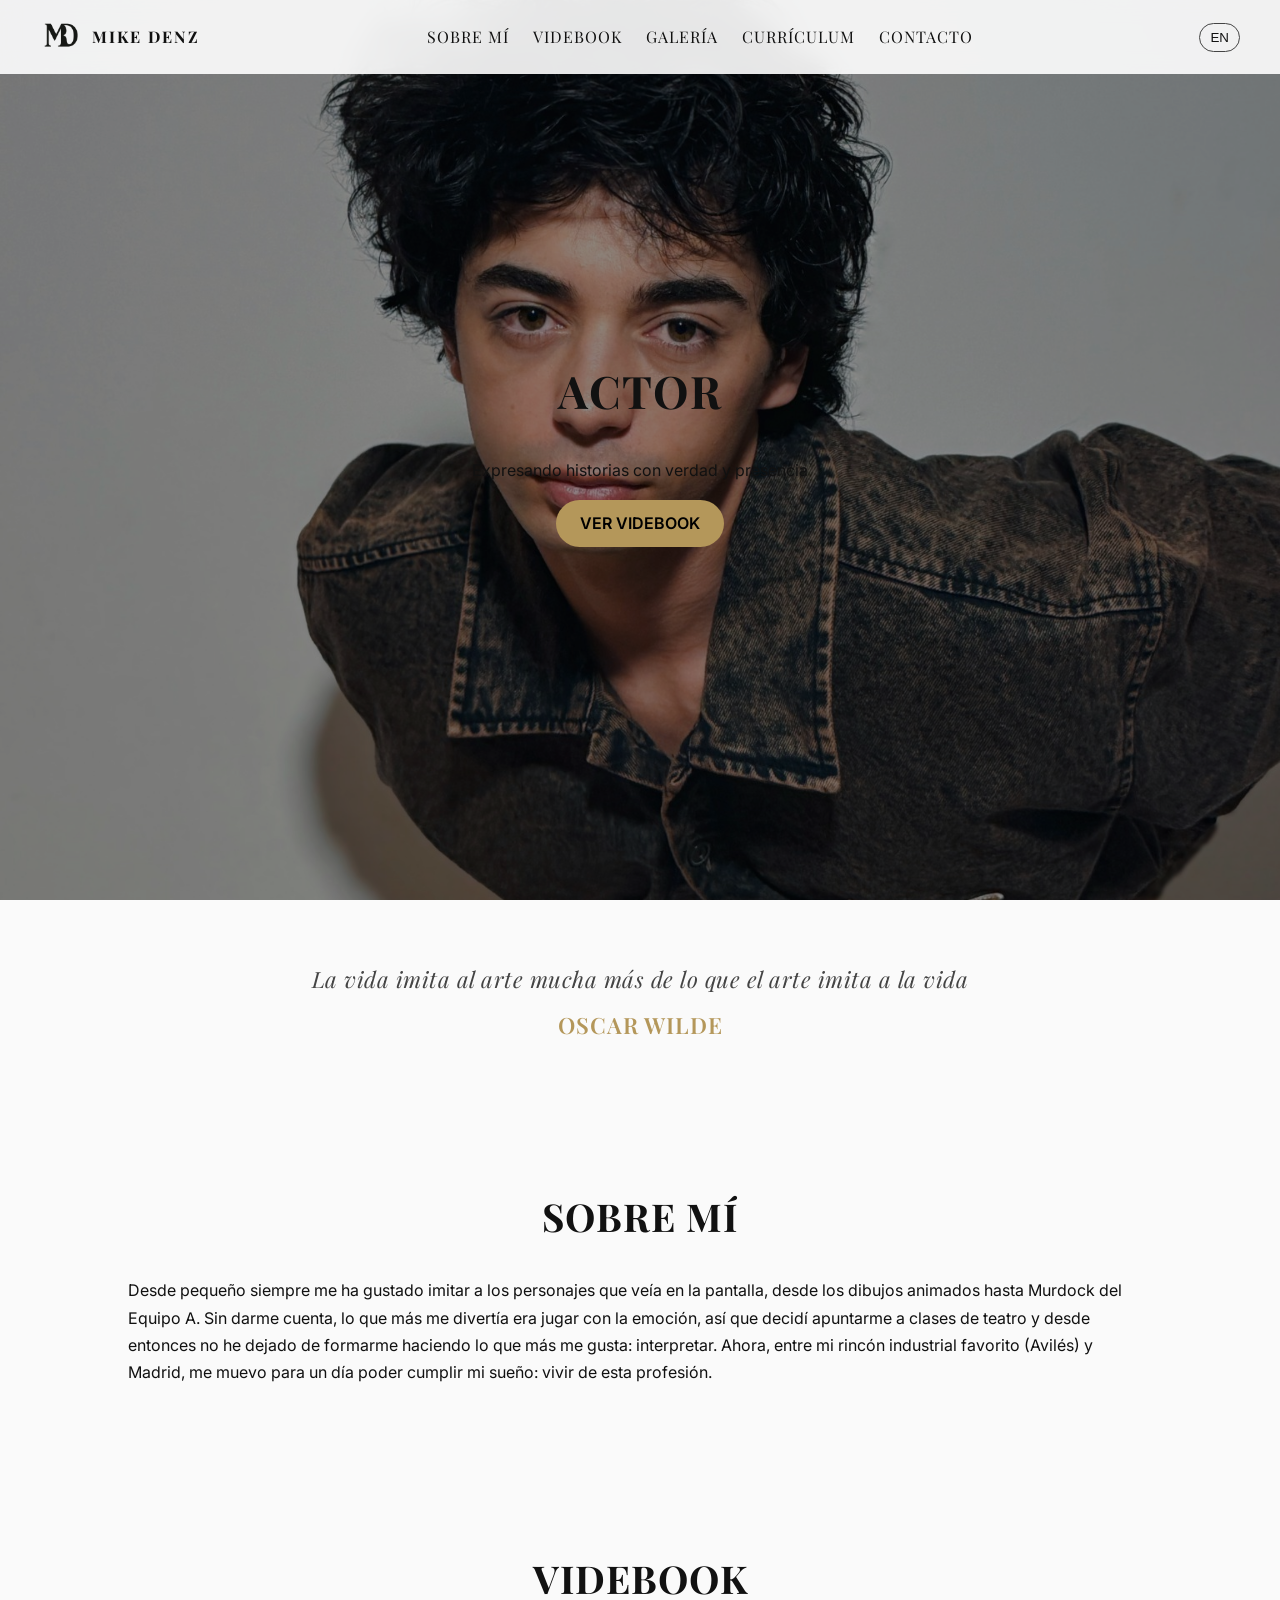
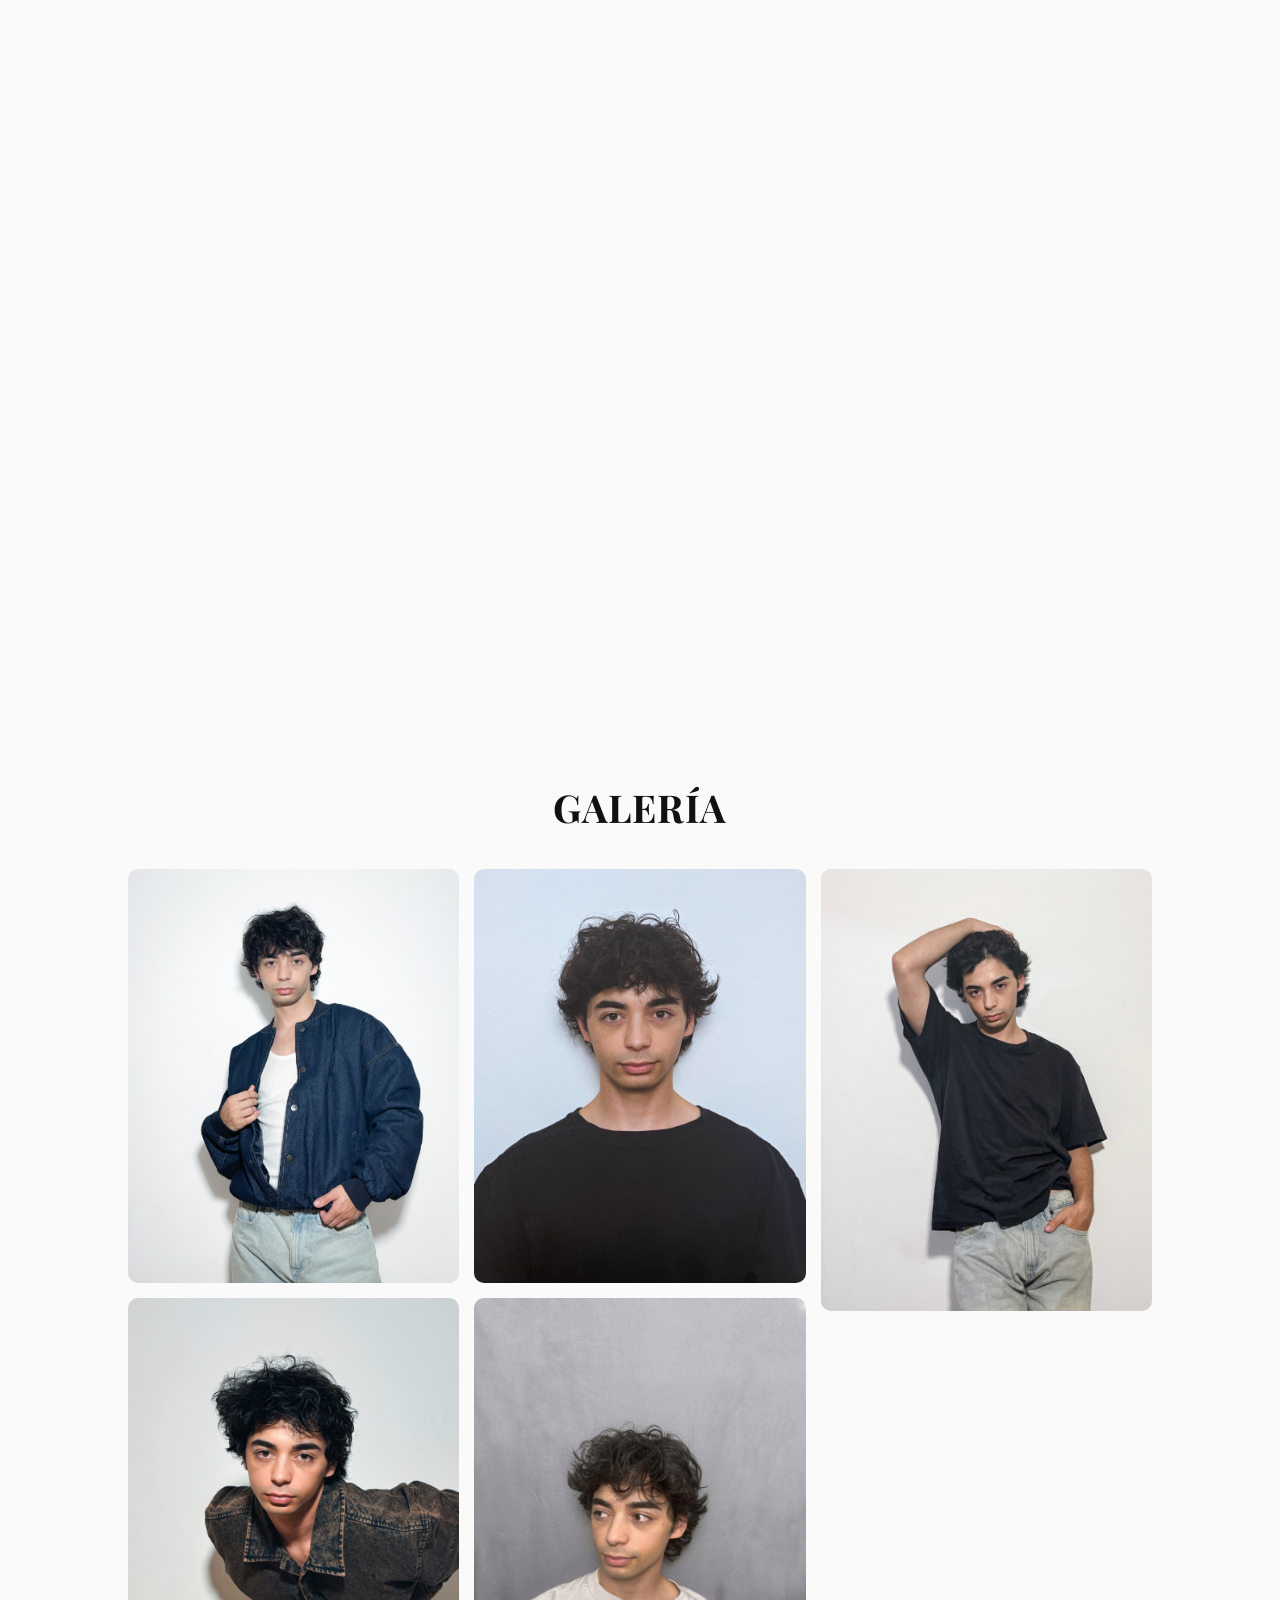
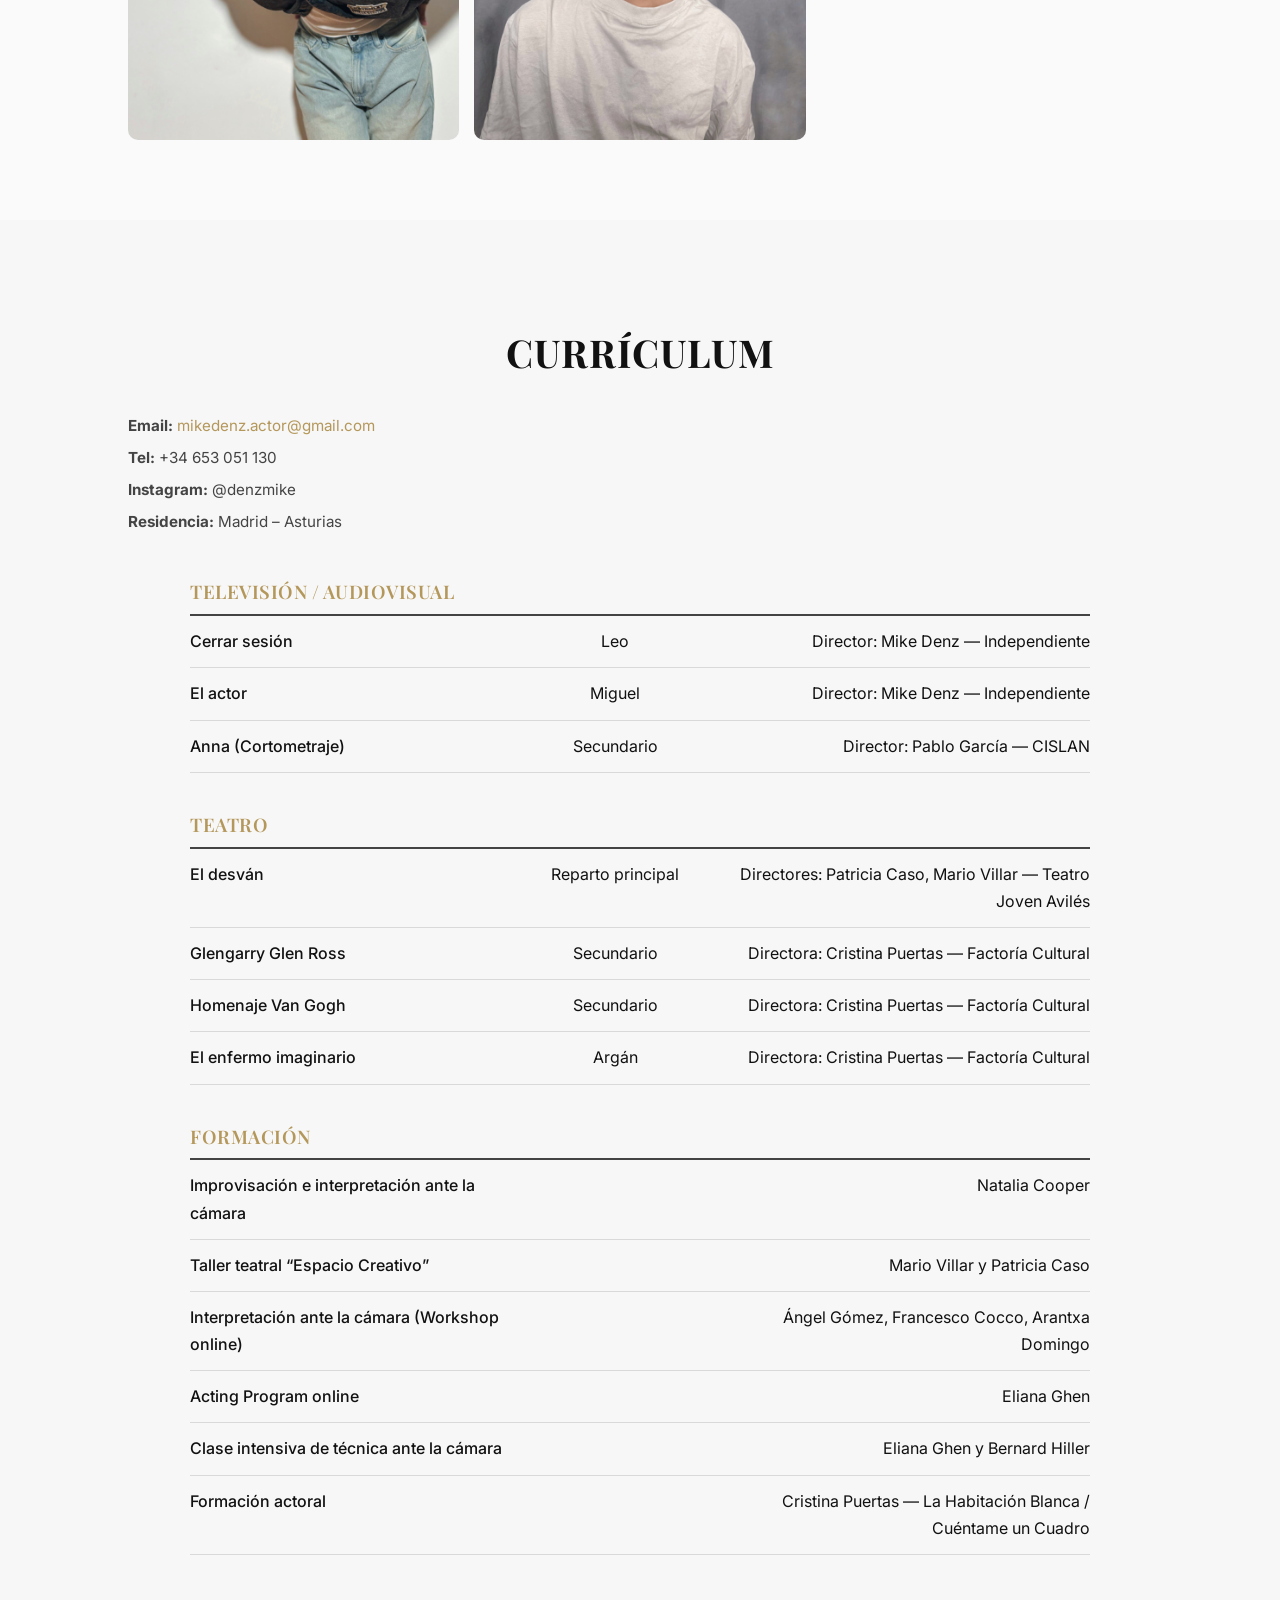
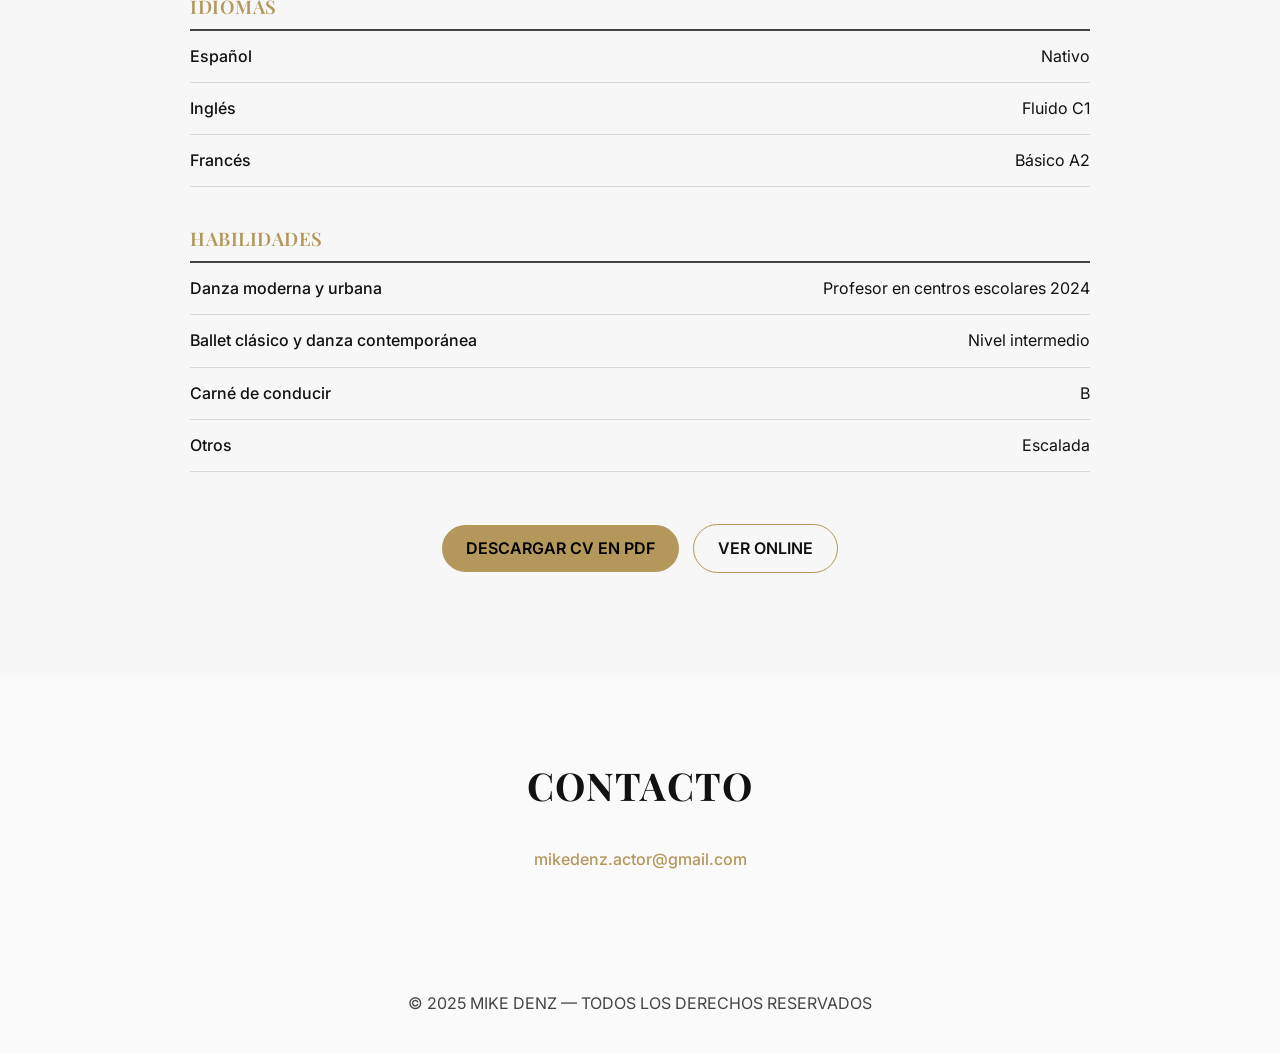
==== index.html @ 4ce131a6 "Add files via upload" ====
<!DOCTYPE html>
<html lang="es" data-lang="es">
<head>
  <meta charset="UTF-8" />
  <meta name="viewport" content="width=device-width, initial-scale=1.0" />
  <title>Mike Denz | Actor</title>
  <meta name="description" content="Actor. Showreel, portfolio y currículum de Mike Denz">
  <link rel="canonical" href="https://tudominio.com/">
  <meta property="og:type" content="website">
  <meta property="og:title" content="Mike Denz | Actor">
  <meta property="og:description" content="Showreel, portfolio y currículum">
  <meta property="og:image" content="https://tudominio.com/hero.jpg">
  <meta name="twitter:card" content="summary_large_image">
  <link rel="icon" href="favicon.ico">
  <link rel="manifest" href="site.webmanifest">
  <link rel="apple-touch-icon" href="icon-192.png">
  <meta name="theme-color" content="#0f0f0f">

  <!-- Fuentes y CSS -->
  <link rel="preconnect" href="https://fonts.googleapis.com">
  <link rel="preconnect" href="https://fonts.gstatic.com" crossorigin>
  <link href="https://fonts.googleapis.com/css2?family=Inter:wght@300;400;600&family=Playfair+Display:wght@600;700&display=swap" rel="stylesheet">
  <link rel="stylesheet" href="style.css">
</head>

<body>
  <a href="#about" class="skip-link" data-i18n="skip">SALTAR AL CONTENIDO</a>

  <!-- NAV -->
  <header>
    <nav>
      <a href="#top" class="logo" aria-label="Inicio">
        <img src="logo-md.png" alt="Logo MD" class="logo-img" title="Inicio">
        <span class="logo-text">MIKE DENZ</span>
      </a>

      <ul class="nav-links">
        <li><a href="#about" data-i18n="nav.about">SOBRE MÍ</a></li>
        <li><a href="#reel" data-i18n="nav.showreel">VIDEBOOK</a></li>
        <li><a href="#gallery" data-i18n="nav.portfolio">GALERÍA</a></li>
        <li><a href="#cv" data-i18n="nav.resume">CURRÍCULUM</a></li>
        <li><a href="#contact" data-i18n="nav.contact">CONTACTO</a></li>
      </ul>

      <button id="langToggle" class="lang-btn" aria-label="Cambiar idioma">EN</button>
    </nav>
  </header>

  <!-- HERO -->
  <section id="top" class="hero">
    <div class="hero-text">
      <h2 data-i18n="hero.title">ACTOR</h2>
      <p data-i18n="hero.subtitle">Expresando historias con verdad y presencia</p>
      <a href="#reel" class="btn" data-i18n="hero.cta">VER VIDEBOOK</a>
    </div>
  </section>

  <!-- QUOTE -->
  <section class="quote">
    <blockquote>
      <p class="quote-text"><em data-i18n="quote.text">La vida imita al arte mucha más de lo que el arte imita a la vida</em></p>
      <cite data-i18n="quote.author">OSCAR WILDE</cite>
    </blockquote>
  </section>

  <!-- ABOUT -->
  <section id="about" class="about">
    <h2 data-i18n="about.title">SOBRE MÍ</h2>
    <p data-i18n="about.text">
      Desde pequeño siempre me ha gustado imitar a los personajes que veía en la pantalla, desde los dibujos animados hasta Murdock del Equipo A. Sin darme cuenta, lo que más me divertía era jugar con la emoción, así que decidí apuntarme a clases de teatro y desde entonces no he dejado de formarme haciendo lo que más me gusta: interpretar.  
      Ahora, entre mi rincón industrial favorito (Avilés) y Madrid, me muevo para un día poder cumplir mi sueño: vivir de esta profesión.
    </p>
  </section>

  <!-- SHOWREEL -->
  <section id="reel" class="reel">
    <h2 data-i18n="reel.title">VIDEBOOK</h2>
    <div class="video-container">
      <div class="video-wrapper">
        <iframe src="https://player.vimeo.com/video/1126444753" frameborder="0" allowfullscreen></iframe>
      </div>
    </div>
  </section>

  <!-- PORTFOLIO -->
  <section id="gallery" class="gallery">
    <h2 data-i18n="gallery.title">GALERÍA</h2>
    <div class="grid">
      <img src="foto1.jpg" alt="Retrato profesional 1" loading="lazy">
      <img src="foto2.jpg" alt="Retrato profesional 2" loading="lazy">
      <img src="foto3.jpg" alt="Retrato profesional 3" loading="lazy">
      <img src="foto4.jpg" alt="Retrato profesional 4" loading="lazy">
      <img src="foto5.jpg" alt="Retrato profesional 5" loading="lazy">
    </div>
  </section>

  <!-- CV -->
  <section id="cv" class="cv">
    <h2 data-i18n="cv.title">CURRÍCULUM</h2>

    <div class="cv-header">
      <p><strong data-i18n="cv.label.email">Email:</strong> <a href="mailto:mikedenz.actor@gmail.com">mikedenz.actor@gmail.com</a></p>
      <p><strong data-i18n="cv.label.tel">Tel:</strong> +34 653 051 130</p>
      <p><strong>Instagram:</strong> @denzmike</p>
      <p><strong data-i18n="cv.label.residence">Residencia:</strong> Madrid – Asturias</p>
    </div>

    <div class="cv-table">
      <h3 data-i18n="cv.section.screen">TELEVISIÓN / AUDIOVISUAL</h3>
      <div class="cv-row">
        <div class="cv-project" data-i18n="cv.screen.p1.title">Cerrar sesión</div>
        <div class="cv-role" data-i18n="cv.screen.p1.role">Leo</div>
        <div class="cv-info" data-i18n="cv.screen.p1.info">Director: Mike Denz — Independiente</div>
      </div>
      <div class="cv-row">
        <div class="cv-project" data-i18n="cv.screen.p2.title">El actor</div>
        <div class="cv-role" data-i18n="cv.screen.p2.role">Miguel</div>
        <div class="cv-info" data-i18n="cv.screen.p2.info">Director: Mike Denz — Independiente</div>
      </div>
      <div class="cv-row">
        <div class="cv-project" data-i18n="cv.screen.p3.title">Anna (Cortometraje)</div>
        <div class="cv-role" data-i18n="cv.screen.p3.role">Secundario</div>
        <div class="cv-info" data-i18n="cv.screen.p3.info">Director: Pablo García — CISLAN</div>
      </div>

      <h3 data-i18n="cv.section.theatre">TEATRO</h3>
      <div class="cv-row">
        <div class="cv-project" data-i18n="cv.theatre.p1.title">El desván</div>
        <div class="cv-role" data-i18n="cv.theatre.p1.role">Reparto principal</div>
        <div class="cv-info" data-i18n="cv.theatre.p1.info">Directores: Patricia Caso, Mario Villar — Teatro Joven Avilés</div>
      </div>
      <div class="cv-row">
        <div class="cv-project" data-i18n="cv.theatre.p2.title">Glengarry Glen Ross</div>
        <div class="cv-role" data-i18n="cv.theatre.p2.role">Secundario</div>
        <div class="cv-info" data-i18n="cv.theatre.p2.info">Directora: Cristina Puertas — Factoría Cultural</div>
      </div>
      <div class="cv-row">
        <div class="cv-project" data-i18n="cv.theatre.p3.title">Homenaje Van Gogh</div>
        <div class="cv-role" data-i18n="cv.theatre.p3.role">Secundario</div>
        <div class="cv-info" data-i18n="cv.theatre.p3.info">Directora: Cristina Puertas — Factoría Cultural</div>
      </div>
      <div class="cv-row">
        <div class="cv-project" data-i18n="cv.theatre.p4.title">El enfermo imaginario</div>
        <div class="cv-role" data-i18n="cv.theatre.p4.role">Argán</div>
        <div class="cv-info" data-i18n="cv.theatre.p4.info">Directora: Cristina Puertas — Factoría Cultural</div>
      </div>

      <h3 data-i18n="cv.section.training">FORMACIÓN</h3>
      <div class="cv-row">
        <div class="cv-project" data-i18n="cv.train.p1.title">Improvisación e interpretación ante la cámara</div>
        <div class="cv-role"></div>
        <div class="cv-info" data-i18n="cv.train.p1.info">Natalia Cooper</div>
      </div>
      <div class="cv-row">
        <div class="cv-project" data-i18n="cv.train.p2.title">Taller teatral “Espacio Creativo”</div>
        <div class="cv-role"></div>
        <div class="cv-info" data-i18n="cv.train.p2.info">Mario Villar y Patricia Caso</div>
      </div>
      <div class="cv-row">
        <div class="cv-project" data-i18n="cv.train.p3.title">Interpretación ante la cámara (Workshop online)</div>
        <div class="cv-role"></div>
        <div class="cv-info" data-i18n="cv.train.p3.info">Ángel Gómez, Francesco Cocco, Arantxa Domingo</div>
      </div>
      <div class="cv-row">
        <div class="cv-project" data-i18n="cv.train.p4.title">Acting Program online</div>
        <div class="cv-role"></div>
        <div class="cv-info" data-i18n="cv.train.p4.info">Eliana Ghen</div>
      </div>
      <div class="cv-row">
        <div class="cv-project" data-i18n="cv.train.p5.title">Clase intensiva de técnica ante la cámara</div>
        <div class="cv-role"></div>
        <div class="cv-info" data-i18n="cv.train.p5.info">Eliana Ghen y Bernard Hiller</div>
      </div>
      <div class="cv-row">
        <div class="cv-project" data-i18n="cv.train.p6.title">Formación actoral</div>
        <div class="cv-role"></div>
        <div class="cv-info" data-i18n="cv.train.p6.info">Cristina Puertas — La Habitación Blanca / Cuéntame un Cuadro</div>
      </div>

      <h3 data-i18n="cv.section.languages">IDIOMAS</h3>
      <div class="cv-row">
        <div class="cv-project" data-i18n="cv.lang.es">Español</div>
        <div class="cv-role"></div>
        <div class="cv-info" data-i18n="cv.lang.es.level">Nativo</div>
      </div>
      <div class="cv-row">
        <div class="cv-project" data-i18n="cv.lang.en">Inglés</div>
        <div class="cv-role"></div>
        <div class="cv-info" data-i18n="cv.lang.en.level">Fluido C1</div>
      </div>
      <div class="cv-row">
        <div class="cv-project" data-i18n="cv.lang.fr">Francés</div>
        <div class="cv-role"></div>
        <div class="cv-info" data-i18n="cv.lang.fr.level">Básico A2</div>
      </div>

      <h3 data-i18n="cv.section.skills">HABILIDADES</h3>
      <div class="cv-row">
        <div class="cv-project" data-i18n="cv.skill.p1.title">Danza moderna y urbana</div>
        <div class="cv-role"></div>
        <div class="cv-info" data-i18n="cv.skill.p1.info">Profesor en centros escolares 2024</div>
      </div>
      <div class="cv-row">
        <div class="cv-project" data-i18n="cv.skill.p2.title">Ballet clásico y danza contemporánea</div>
        <div class="cv-role"></div>
        <div class="cv-info" data-i18n="cv.skill.p2.info">Nivel intermedio</div>
      </div>
      <div class="cv-row">
        <div class="cv-project" data-i18n="cv.skill.p3.title">Carné de conducir</div>
        <div class="cv-role"></div>
        <div class="cv-info" data-i18n="cv.skill.p3.info">B</div>
      </div>
      <div class="cv-row">
        <div class="cv-project" data-i18n="cv.skill.p4.title">Otros</div>
        <div class="cv-role"></div>
        <div class="cv-info" data-i18n="cv.skill.p4.info">Escalada</div>
      </div>
    </div>

    <div class="cv-download">
      <a href="./CV_MikeDenz_2025.pdf" download="Mike_Denz_Resume" class="btn" id="cvDownloadBtn" data-i18n="cv.download">DESCARGAR CV EN PDF</a>
      <a href="./CV_MikeDenz_2025.pdf" target="_blank" rel="noopener" class="btn btn-ghost" id="cvViewBtn" data-i18n="cv.view">VER ONLINE</a>
    </div>
  </section>

  <!-- CONTACT -->
  <section id="contact" class="contact">
    <h2 data-i18n="contact.title">CONTACTO</h2>
    <p><a href="mailto:mikedenz.actor@gmail.com">mikedenz.actor@gmail.com</a></p>
  </section>

  <footer>
    <p>© 2025 MIKE DENZ — <span data-i18n="footer.rights">TODOS LOS DERECHOS RESERVADOS</span></p>
  </footer>

  <!-- CTA FLOAT -->
  <a href="mailto:mikedenz.actor@gmail.com?subject=Casting%20-%20Mike%20Denz" class="cta-fab" data-i18n="cta">BOOK ME</a>

  <!-- LIGHTBOX -->
  <script>
    const imgs=document.querySelectorAll('.grid img');
    const lb=document.createElement('div');
    lb.classList.add('lightbox');
    const lbImg=document.createElement('img');
    const lbClose=document.createElement('span');
    lbClose.classList.add('lightbox-close');
    lbClose.innerHTML='&times;';
    lb.appendChild(lbImg);lb.appendChild(lbClose);
    document.body.appendChild(lb);
    imgs.forEach(i=>i.addEventListener('click',()=>{lbImg.src=i.src;lb.classList.add('active')}));
    lbClose.addEventListener('click',()=>lb.classList.remove('active'));
    lb.addEventListener('click',e=>{if(e.target===lb)lb.classList.remove('active')});
  </script>

  <!-- LANGUAGE SWITCH -->
  <script>
    // Diccionario completo ES/EN (sin claves repetidas ni huecos)
    const dict = {
      es: {
        'skip':'SALTAR AL CONTENIDO',
        'nav.about':'SOBRE MÍ','nav.showreel':'VIDEBOOK','nav.portfolio':'GALERÍA','nav.resume':'CURRÍCULUM','nav.contact':'CONTACTO',
        'hero.title':'ACTOR','hero.subtitle':'Expresando historias con verdad y presencia','hero.cta':'VER VIDEBOOK',
        'quote.text':'La vida imita al arte mucha más de lo que el arte imita a la vida','quote.author':'OSCAR WILDE',
        'about.title':'SOBRE MÍ',
        'about.text':'Desde pequeño siempre me ha gustado imitar a los personajes que veía en la pantalla, desde los dibujos animados hasta Murdock del Equipo A. Sin darme cuenta, lo que más me divertía era jugar con la emoción, así que decidí apuntarme a clases de teatro y desde entonces no he dejado de formarme haciendo lo que más me gusta: interpretar. Ahora, entre mi rincón industrial favorito (Avilés) y Madrid, me muevo para un día poder cumplir mi sueño: vivir de esta profesión.',
        'reel.title':'VIDEBOOK','gallery.title':'GALERÍA',
        'cv.title':'CURRÍCULUM',
        'cv.label.email':'Email:','cv.label.tel':'Tel:','cv.label.residence':'Residencia:',
        'cv.section.screen':'TELEVISIÓN / AUDIOVISUAL','cv.section.theatre':'TEATRO','cv.section.training':'FORMACIÓN','cv.section.languages':'IDIOMAS','cv.section.skills':'HABILIDADES',
        'cv.screen.p1.title':'Cerrar sesión','cv.screen.p1.role':'Leo','cv.screen.p1.info':'Director: Mike Denz — Independiente',
        'cv.screen.p2.title':'El actor','cv.screen.p2.role':'Miguel','cv.screen.p2.info':'Director: Mike Denz — Independiente',
        'cv.screen.p3.title':'Anna (Cortometraje)','cv.screen.p3.role':'Secundario','cv.screen.p3.info':'Director: Pablo García — CISLAN',
        'cv.theatre.p1.title':'El desván','cv.theatre.p1.role':'Reparto principal','cv.theatre.p1.info':'Directores: Patricia Caso, Mario Villar — Teatro Joven Avilés',
        'cv.theatre.p2.title':'Glengarry Glen Ross','cv.theatre.p2.role':'Secundario','cv.theatre.p2.info':'Directora: Cristina Puertas — Factoría Cultural',
        'cv.theatre.p3.title':'Homenaje Van Gogh','cv.theatre.p3.role':'Secundario','cv.theatre.p3.info':'Directora: Cristina Puertas — Factoría Cultural',
        'cv.theatre.p4.title':'El enfermo imaginario','cv.theatre.p4.role':'Argán','cv.theatre.p4.info':'Directora: Cristina Puertas — Factoría Cultural',
        'cv.train.p1.title':'Improvisación e interpretación ante la cámara','cv.train.p1.info':'Natalia Cooper',
        'cv.train.p2.title':'Taller teatral “Espacio Creativo”','cv.train.p2.info':'Mario Villar y Patricia Caso',
        'cv.train.p3.title':'Interpretación ante la cámara (Workshop online)','cv.train.p3.info':'Ángel Gómez, Francesco Cocco, Arantxa Domingo',
        'cv.train.p4.title':'Acting Program online','cv.train.p4.info':'Eliana Ghen',
        'cv.train.p5.title':'Clase intensiva de técnica ante la cámara','cv.train.p5.info':'Eliana Ghen y Bernard Hiller',
        'cv.train.p6.title':'Formación actoral','cv.train.p6.info':'Cristina Puertas — La Habitación Blanca / Cuéntame un Cuadro',
        'cv.lang.es':'Español','cv.lang.es.level':'Nativo','cv.lang.en':'Inglés','cv.lang.en.level':'Fluido C1','cv.lang.fr':'Francés','cv.lang.fr.level':'Básico A2',
        'cv.skill.p1.title':'Danza moderna y urbana','cv.skill.p1.info':'Profesor en centros escolares 2024',
        'cv.skill.p2.title':'Ballet clásico y danza contemporánea','cv.skill.p2.info':'Nivel intermedio',
        'cv.skill.p3.title':'Carné de conducir','cv.skill.p3.info':'B',
        'cv.skill.p4.title':'Otros','cv.skill.p4.info':'Escalada',
        'cv.download':'DESCARGAR CV EN PDF','cv.view':'VER ONLINE',
        'contact.title':'CONTACTO',
        'footer.rights':'TODOS LOS DERECHOS RESERVADOS',
        'cta':'BOOK ME'
      },
      en: {
        'skip':'SKIP TO CONTENT',
        'nav.about':'ABOUT ME','nav.showreel':'SHOWREEL','nav.portfolio':'PORTFOLIO','nav.resume':'RESUME','nav.contact':'CONTACT',
        'hero.title':'ACTOR','hero.subtitle':'Expressing stories with truth and presence','hero.cta':'VIEW SHOWREEL',
        'quote.text':'Life imitates art far more than art imitates life','quote.author':'OSCAR WILDE',
        'about.title':'ABOUT ME',
        'about.text':'Since I was a child, I loved imitating the characters I saw on screen — from cartoons to Murdock of The A-Team. What I enjoyed most was playing with emotion, so I started taking acting classes. Since then, I have never stopped training and doing what I love most: performing. Now, between my favourite industrial corner (Avilés) and Madrid, I keep moving to one day live from this craft.',
        'reel.title':'SHOWREEL','gallery.title':'PORTFOLIO',
        'cv.title':'RESUME',
        'cv.label.email':'Email:','cv.label.tel':'Phone:','cv.label.residence':'Based in:',
        'cv.section.screen':'FILM / TELEVISION','cv.section.theatre':'THEATRE','cv.section.training':'TRAINING','cv.section.languages':'LANGUAGES','cv.section.skills':'SKILLS',
        'cv.screen.p1.title':'Log Out','cv.screen.p1.role':'Leo','cv.screen.p1.info':'Director: Mike Denz — Independent',
        'cv.screen.p2.title':'The Actor','cv.screen.p2.role':'Miguel','cv.screen.p2.info':'Director: Mike Denz — Independent',
        'cv.screen.p3.title':'Anna (Short film)','cv.screen.p3.role':'Supporting','cv.screen.p3.info':'Director: Pablo García — CISLAN',
        'cv.theatre.p1.title':'The Attic','cv.theatre.p1.role':'Ensemble / Lead','cv.theatre.p1.info':'Directors: Patricia Caso, Mario Villar — Teatro Joven Avilés',
        'cv.theatre.p2.title':'Glengarry Glen Ross','cv.theatre.p2.role':'Supporting','cv.theatre.p2.info':'Director: Cristina Puertas — Factoría Cultural',
        'cv.theatre.p3.title':'Van Gogh Tribute','cv.theatre.p3.role':'Supporting','cv.theatre.p3.info':'Director: Cristina Puertas — Factoría Cultural',
        'cv.theatre.p4.title':'The Imaginary Invalid','cv.theatre.p4.role':'Argan','cv.theatre.p4.info':'Director: Cristina Puertas — Factoría Cultural',
        'cv.train.p1.title':'Improvisation & On-Camera Acting','cv.train.p1.info':'Natalia Cooper',
        'cv.train.p2.title':'“Creative Space” Theatre Workshop','cv.train.p2.info':'Mario Villar & Patricia Caso',
        'cv.train.p3.title':'On-Camera Acting (Online Workshop)','cv.train.p3.info':'Ángel Gómez, Francesco Cocco, Arantxa Domingo',
        'cv.train.p4.title':'Online Acting Program','cv.train.p4.info':'Eliana Ghen',
        'cv.train.p5.title':'Intensive On-Camera Technique','cv.train.p5.info':'Eliana Ghen & Bernard Hiller',
        'cv.train.p6.title':'Acting Training','cv.train.p6.info':'Cristina Puertas — La Habitación Blanca / Cuéntame un Cuadro',
        'cv.lang.es':'Spanish','cv.lang.es.level':'Native','cv.lang.en':'English','cv.lang.en.level':'Fluent C1','cv.lang.fr':'French','cv.lang.fr.level':'Basic A2',
        'cv.skill.p1.title':'Modern & Urban Dance','cv.skill.p1.info':'School instructor (2024)',
        'cv.skill.p2.title':'Classical Ballet & Contemporary','cv.skill.p2.info':'Intermediate level',
        'cv.skill.p3.title':'Driver’s license','cv.skill.p3.info':'B',
        'cv.skill.p4.title':'Other','cv.skill.p4.info':'Climbing',
        'cv.download':'DOWNLOAD RESUME PDF','cv.view':'VIEW ONLINE',
        'contact.title':'CONTACT',
        'footer.rights':'ALL RIGHTS RESERVED',
        'cta':'BOOK ME'
      }
    };

    const setLang = l => {
      document.documentElement.setAttribute('lang', l);
      document.querySelectorAll('[data-i18n]').forEach(el => {
        const k = el.getAttribute('data-i18n');
        if (dict[l] && dict[l][k] !== undefined) {
          el.textContent = dict[l][k];
        }
      });
      document.getElementById('langToggle').textContent = l === 'es' ? 'EN' : 'ES';
      localStorage.setItem('lang', l);
    };

    const saved = localStorage.getItem('lang') || 'es';
    setLang(saved);
    document.getElementById('langToggle').addEventListener('click', () => {
      const c = document.documentElement.getAttribute('lang');
      setLang(c === 'es' ? 'en' : 'es');
    });
  </script>
</body>
</html>
---- style.css ----
/* ------------------------------
   BASE
------------------------------ */
*{margin:0;padding:0;box-sizing:border-box}
:root{--bg:#0f0f0f;--text:#f5f5f5;--accent:#b4975a;--subtext:#cfcfcf}
@media (prefers-color-scheme:light){:root{--bg:#fafafa;--text:#111;--accent:#b4975a;--subtext:#444}}
body{background:var(--bg);color:var(--text);font-family:'Inter',sans-serif;line-height:1.7;scroll-behavior:smooth;transition:background .4s,color .4s}

/* Skip link */
.skip-link{position:absolute;left:-9999px;top:auto}
.skip-link:focus{left:16px;top:16px;background:#000;color:#fff;padding:8px 12px;border-radius:6px;z-index:999}

/* ------------------------------
   HEADER / NAV
------------------------------ */
header{position:fixed;top:0;width:100%;background:rgba(15,15,15,.9);backdrop-filter:blur(10px);padding:16px 40px;z-index:10}
@media (prefers-color-scheme:light){header{background:rgba(255,255,255,.9)}}
nav{display:flex;align-items:center;justify-content:space-between;gap:20px}
.logo{display:flex;align-items:center;gap:10px;text-decoration:none;color:var(--text)}
.logo-img{width:42px;height:auto;display:block;background:transparent;filter:none;transition:transform .3s}
@media (prefers-color-scheme:dark){.logo-img{filter:invert(1)}}
.logo:hover .logo-img{transform:scale(1.06)}
.logo-text{font-family:'Playfair Display',serif;font-weight:700;letter-spacing:2px;text-transform:uppercase}
.nav-links{list-style:none;display:flex;gap:24px}
.nav-links a{color:var(--text);text-decoration:none;transition:.3s;font-family:'Playfair Display',serif;text-transform:uppercase;letter-spacing:1px}
.nav-links a:hover{color:var(--accent)}
.lang-btn{border:1px solid var(--subtext);background:transparent;color:var(--text);padding:6px 10px;border-radius:999px;cursor:pointer;transition:.3s}
.lang-btn:hover{border-color:var(--text)}

/* ------------------------------
   HERO
------------------------------ */
.hero{height:100vh;background:url('hero.jpg') center 35%/cover no-repeat;display:flex;align-items:center;justify-content:center;text-align:center;position:relative}
.hero::after{content:"";position:absolute;inset:0;background:rgba(0,0,0,.45)}
.hero-text{position:relative;z-index:2}
.hero-text h2{font-size:clamp(1.8rem,4vw,2.8rem);letter-spacing:1px;font-family:'Playfair Display',serif;text-transform:uppercase}
.btn{display:inline-block;margin-top:16px;padding:10px 24px;background:var(--accent);color:#000;border-radius:28px;text-decoration:none;font-weight:600;transition:.3s;font-family:'Inter',sans-serif}
.btn:hover{transform:scale(1.04)}
.btn-ghost{background:transparent;border:1px solid var(--accent);color:var(--text);margin-left:10px}

/* ------------------------------
   QUOTE
------------------------------ */
.quote{padding:60px 10%;display:flex;justify-content:center;background:var(--bg)}
blockquote{text-align:center;font-style:italic;color:var(--subtext);font-size:clamp(1rem,2.3vw,1.4rem);max-width:700px;margin:auto;opacity:0;transform:translateY(20px);animation:fadeIn 1.2s ease-out .2s forwards;font-family:'Playfair Display',serif;letter-spacing:.5px}
.quote-text{font-style:italic;text-transform:none;color:var(--subtext)}
blockquote cite{display:block;margin-top:8px;color:var(--accent);font-style:normal;font-weight:600;letter-spacing:1px}
@keyframes fadeIn{to{opacity:1;transform:translateY(0)}}

/* ------------------------------
   SECTIONS
------------------------------ */
section{padding:80px 10%}
h2{font-family:'Playfair Display',serif;text-transform:uppercase;text-align:center;margin-bottom:28px;font-size:clamp(1.6rem,3.5vw,2.4rem);font-weight:700;letter-spacing:1px}

/* ------------------------------
   SHOWREEL (Video)
------------------------------ */
.video-container{max-width:1200px;margin:0 auto}
.video-wrapper{position:relative;width:100%;aspect-ratio:16/9;border-radius:12px;overflow:hidden}
.video-wrapper iframe{position:absolute;inset:0;width:100%;height:100%}

/* ------------------------------
   PORTFOLIO (Galería)
------------------------------ */
.gallery{background:var(--bg)}
.grid{column-count:3;column-gap:15px;max-width:1200px;margin:0 auto}
@media (max-width:900px){.grid{column-count:2}}
@media (max-width:600px){.grid{column-count:1}}
.grid img{width:100%;margin-bottom:15px;border-radius:10px;display:block;transition:transform .3s,opacity .3s}
.grid img:hover{transform:scale(1.02);opacity:.95}

/* ------------------------------
   LIGHTBOX
------------------------------ */
.lightbox{position:fixed;inset:0;background:rgba(0,0,0,.9);display:flex;justify-content:center;align-items:center;visibility:hidden;opacity:0;transition:.3s;z-index:100}
.lightbox.active{visibility:visible;opacity:1}
.lightbox img{max-width:90%;max-height:90%;border-radius:10px}
.lightbox-close{position:absolute;top:24px;right:36px;font-size:2rem;color:#fff;cursor:pointer}

/* ------------------------------
   CV (Currículum)
------------------------------ */
.cv{background:#141414;padding:100px 10%}
@media (prefers-color-scheme:light){.cv{background:#f7f7f7}}
.cv-header{text-align:left;margin-bottom:42px;color:var(--subtext);font-size:.95rem;font-family:'Inter',sans-serif}
.cv-header p{margin:6px 0}
.cv-header a{color:var(--accent);text-decoration:none}

.cv-table{max-width:900px;margin:0 auto}
.cv-table h3{border-bottom:2px solid var(--subtext);margin-top:36px;padding-bottom:6px;font-weight:600;font-family:'Playfair Display',serif;text-transform:uppercase;letter-spacing:.5px;color:var(--accent)}
.cv-row{display:grid;grid-template-columns:1.3fr .8fr 1.5fr;padding:12px 0;border-bottom:1px solid rgba(255,255,255,.12);font-family:'Inter',sans-serif}
.cv-project{font-weight:500}
.cv-role{text-align:center}
.cv-info{text-align:right}
@media (prefers-color-scheme:light){.cv-row{border-bottom:1px solid rgba(0,0,0,.12)}}

.cv-download{text-align:center;margin-top:36px}

/* CTA floating */
.cta-fab{position:fixed;right:16px;bottom:16px;background:var(--accent);color:#000;padding:12px 16px;border-radius:999px;text-decoration:none;font-weight:600;box-shadow:0 8px 30px rgba(0,0,0,.25);z-index:50;font-family:'Inter',sans-serif}
@media(min-width:900px){.cta-fab{display:none}}

/* ------------------------------
   CONTACT / FOOTER
------------------------------ */
.contact{text-align:center;padding:80px 10%}
.contact a{color:var(--accent);text-decoration:none;font-weight:500;font-family:'Inter',sans-serif}
footer{text-align:center;padding:36px;color:var(--subtext);font-family:'Inter',sans-serif}

/* ------------------------------
   ACCESSIBILITY
------------------------------ */
@media (prefers-reduced-motion:reduce){*{animation:none!important;transition:none!important}}
a:focus-visible,button:focus-visible{outline:2px solid var(--accent);outline-offset:2px}

/* ------------------------------
   RESPONSIVE
------------------------------ */
@media (max-width:768px){
  .nav-links{display:none}
  .cv-row{grid-template-columns:1fr}
  .cv-info,.cv-role{text-align:left}
}
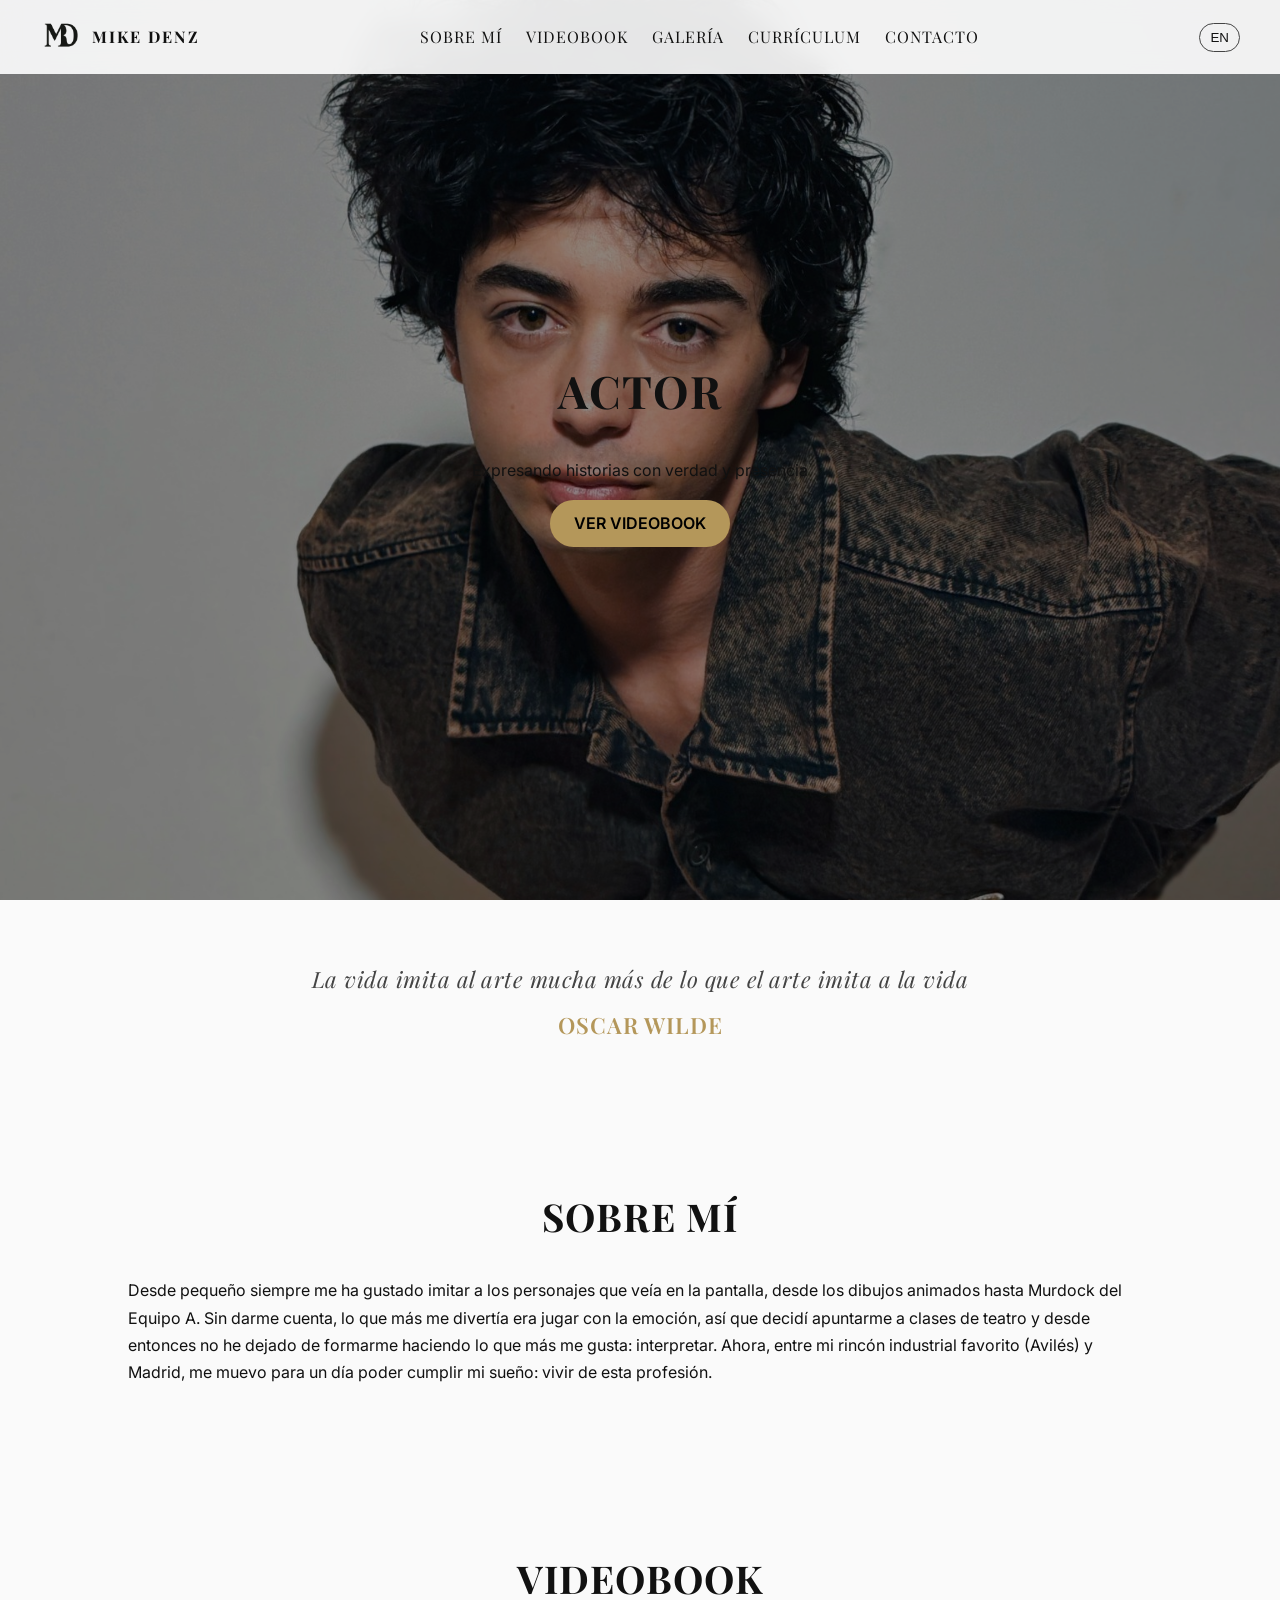
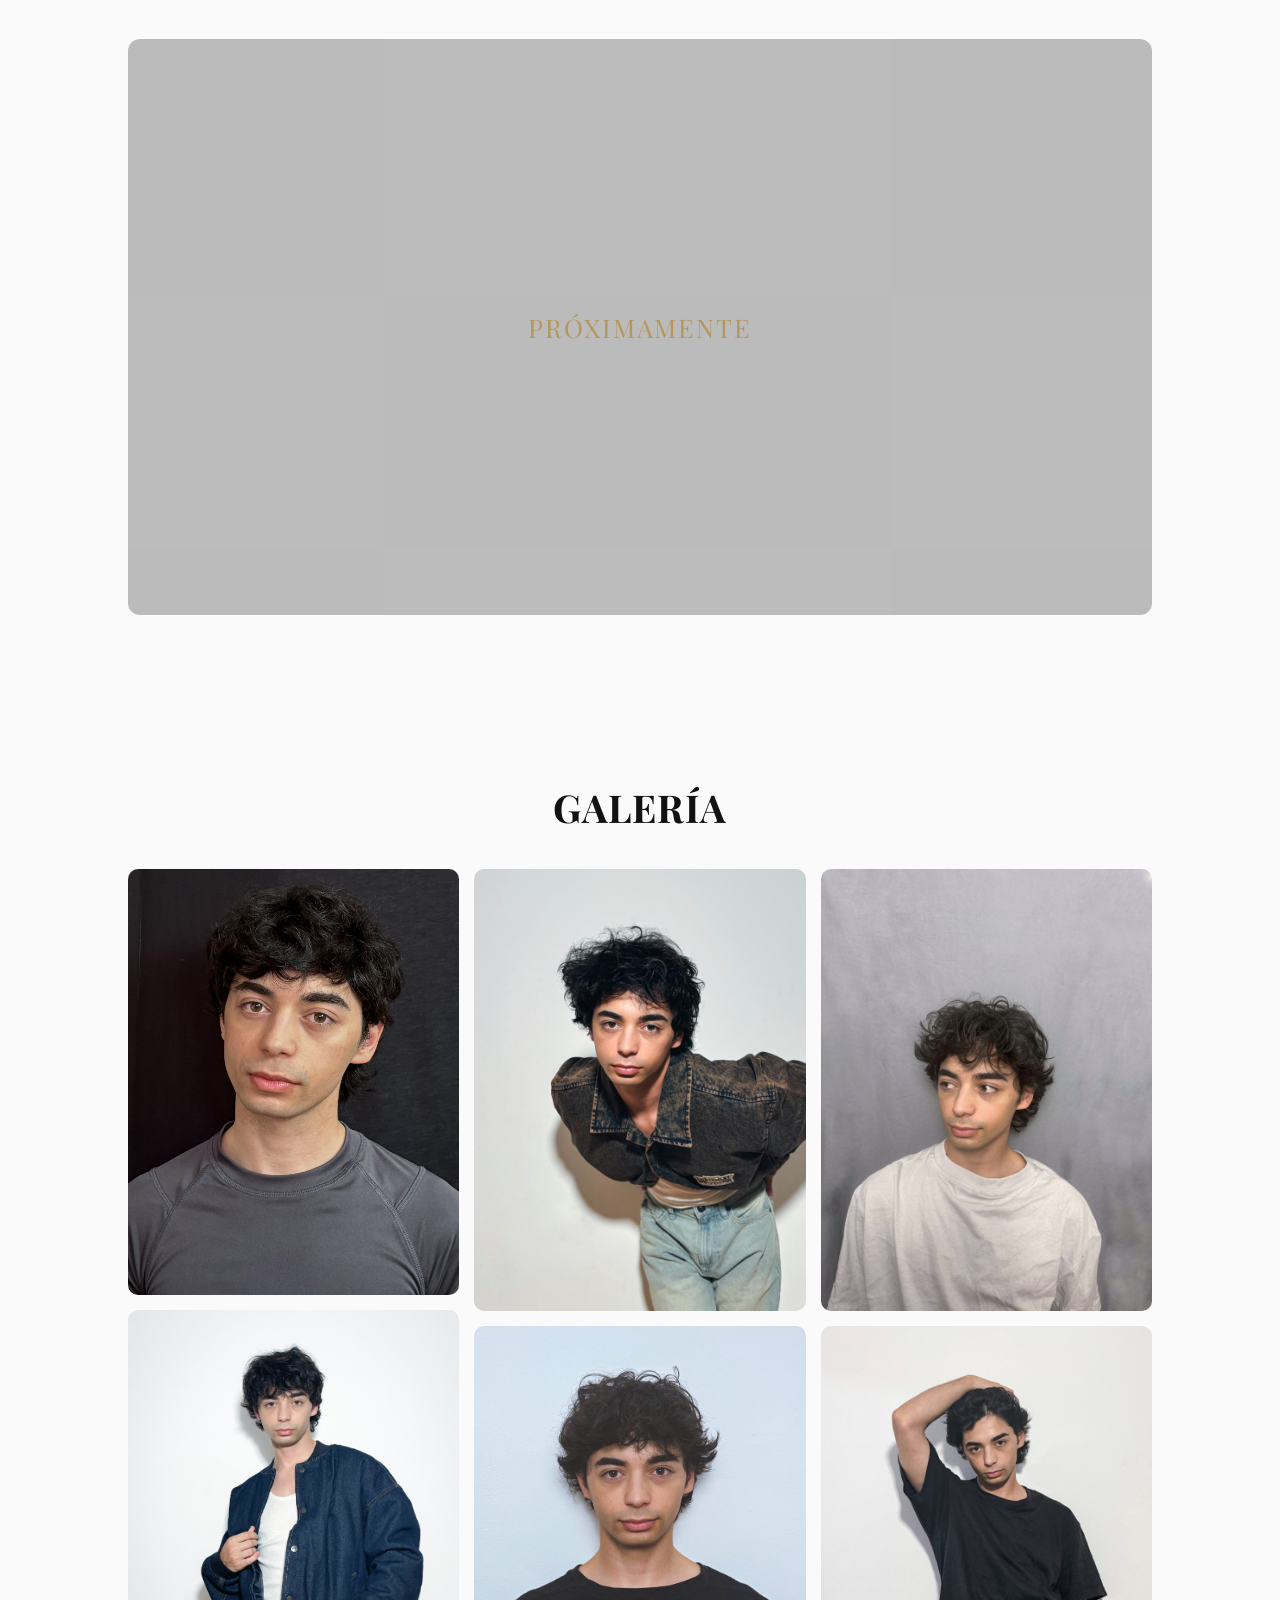
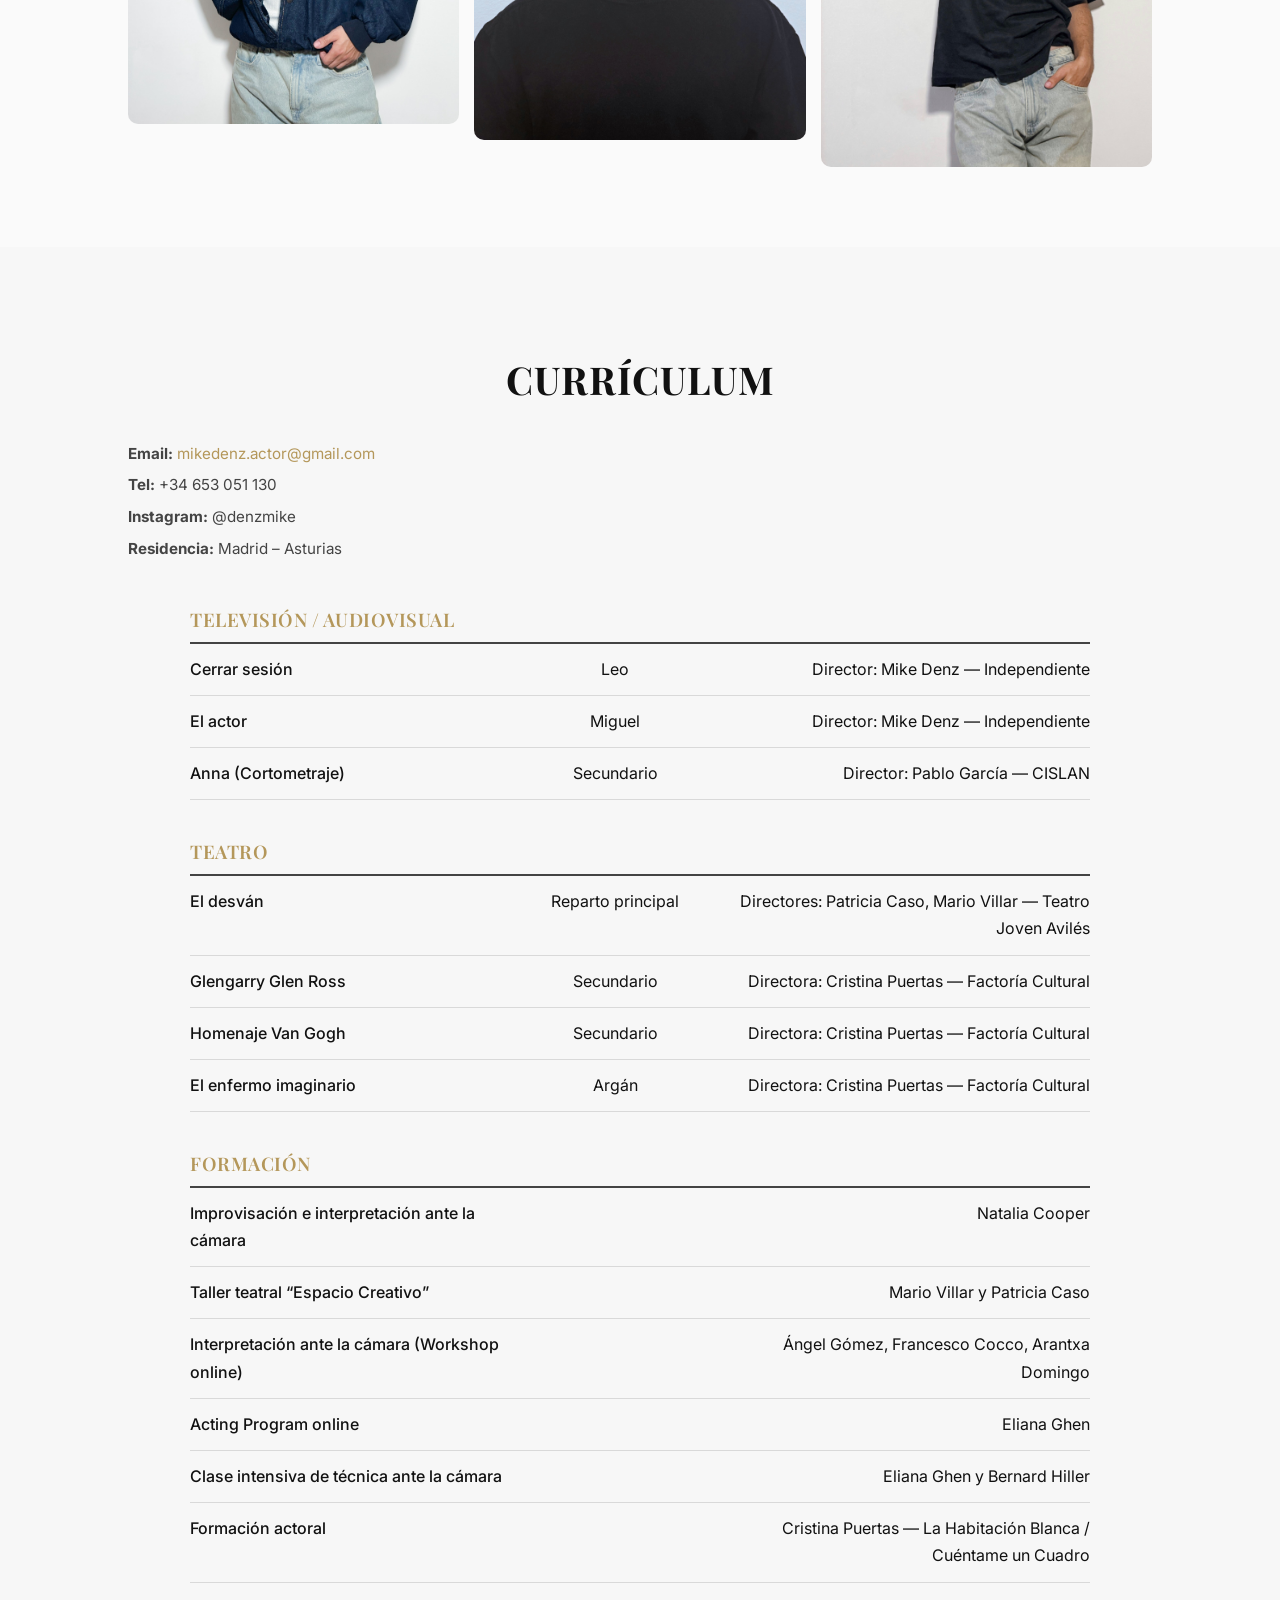
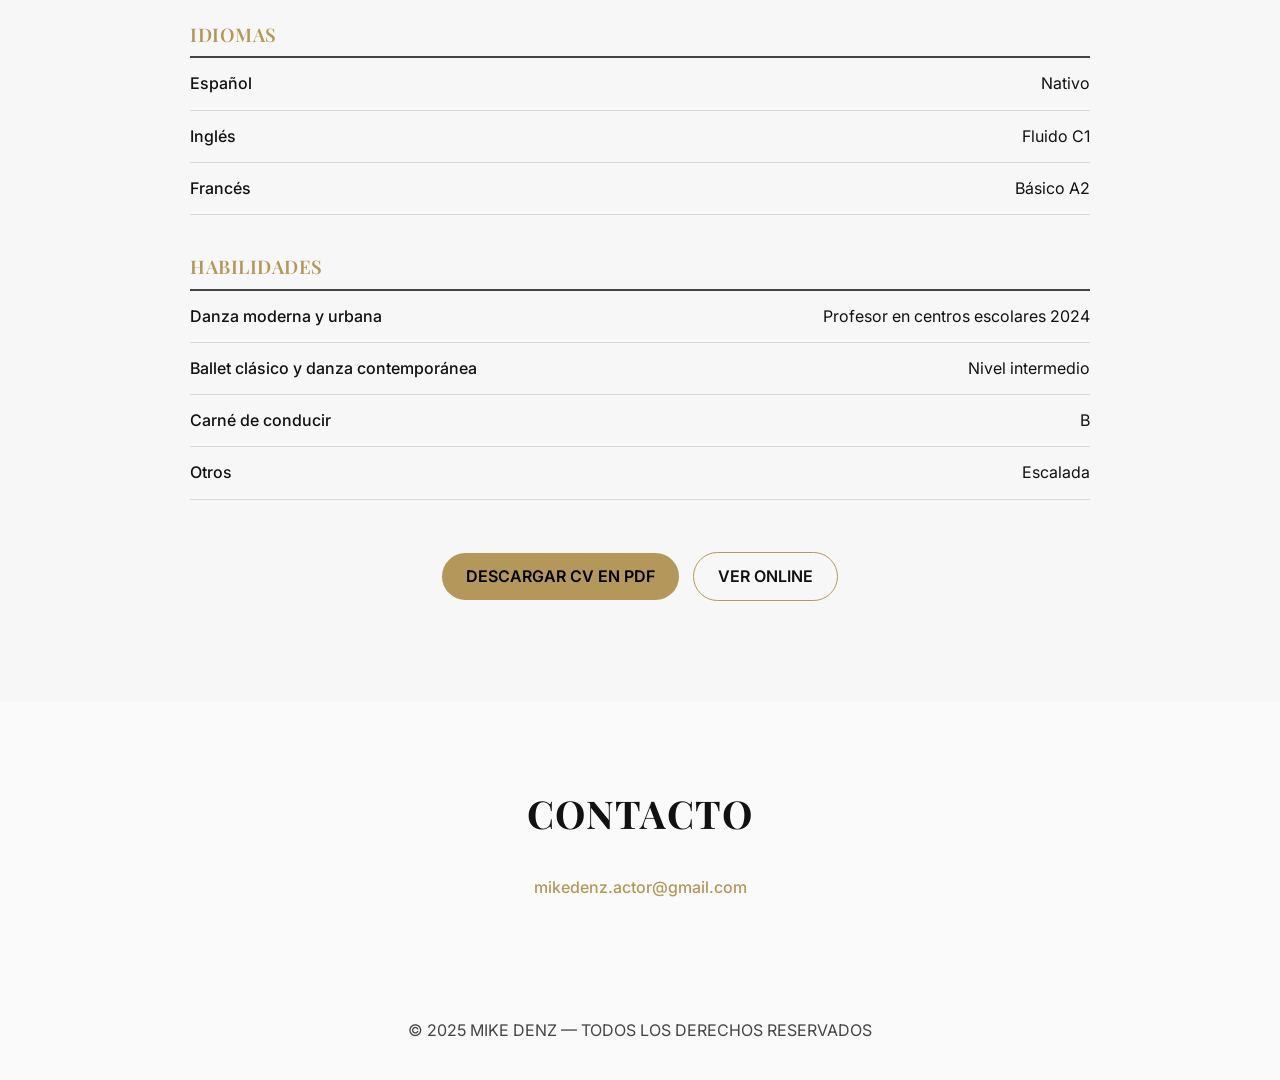
==== commit 9548b2ad: "update gallery update gallery" ====
--- a/index.html
+++ b/index.html
@@ -36,7 +36,7 @@
 
       <ul class="nav-links">
         <li><a href="#about" data-i18n="nav.about">SOBRE MÍ</a></li>
-        <li><a href="#reel" data-i18n="nav.showreel">VIDEBOOK</a></li>
+        <li><a href="#reel" data-i18n="nav.showreel">VIDEOBOOK</a></li>
         <li><a href="#gallery" data-i18n="nav.portfolio">GALERÍA</a></li>
         <li><a href="#cv" data-i18n="nav.resume">CURRÍCULUM</a></li>
         <li><a href="#contact" data-i18n="nav.contact">CONTACTO</a></li>
@@ -51,7 +51,7 @@
     <div class="hero-text">
       <h2 data-i18n="hero.title">ACTOR</h2>
       <p data-i18n="hero.subtitle">Expresando historias con verdad y presencia</p>
-      <a href="#reel" class="btn" data-i18n="hero.cta">VER VIDEBOOK</a>
+      <a href="#reel" class="btn" data-i18n="hero.cta">VER VIDEOBOOK</a>
     </div>
   </section>
 
@@ -72,20 +72,22 @@
     </p>
   </section>
 
-  <!-- SHOWREEL -->
-  <section id="reel" class="reel">
-    <h2 data-i18n="reel.title">VIDEBOOK</h2>
-    <div class="video-container">
-      <div class="video-wrapper">
-        <iframe src="https://player.vimeo.com/video/1126444753" frameborder="0" allowfullscreen></iframe>
-      </div>
-    </div>
-  </section>
+
+<!-- SHOWREEL -->
+<section id="reel" class="reel">
+  <h2 data-i18n="reel.title">VIDEOBOOK</h2>
+  <div class="video-container">
+    <div class="video-wrapper" style="display:flex;align-items:center;justify-content:center;background:rgba(0,0,0,.25)">
+    <span style="font-family:'Playfair Display',serif;font-size:1.6rem;letter-spacing:2px;color:var(--accent)" data-i18n="reel.coming"></span>
+    </div>
+  </div>
+</section>
 
   <!-- PORTFOLIO -->
   <section id="gallery" class="gallery">
     <h2 data-i18n="gallery.title">GALERÍA</h2>
     <div class="grid">
+      <img src="foto 6.jpg" alt="Retrato profesional 5" loading="lazy">
       <img src="foto1.jpg" alt="Retrato profesional 1" loading="lazy">
       <img src="foto2.jpg" alt="Retrato profesional 2" loading="lazy">
       <img src="foto3.jpg" alt="Retrato profesional 3" loading="lazy">
@@ -258,12 +260,12 @@
     const dict = {
       es: {
         'skip':'SALTAR AL CONTENIDO',
-        'nav.about':'SOBRE MÍ','nav.showreel':'VIDEBOOK','nav.portfolio':'GALERÍA','nav.resume':'CURRÍCULUM','nav.contact':'CONTACTO',
-        'hero.title':'ACTOR','hero.subtitle':'Expresando historias con verdad y presencia','hero.cta':'VER VIDEBOOK',
+        'nav.about':'SOBRE MÍ','nav.showreel':'VIDEOBOOK','nav.portfolio':'GALERÍA','nav.resume':'CURRÍCULUM','nav.contact':'CONTACTO',
+        'hero.title':'ACTOR','hero.subtitle':'Expresando historias con verdad y presencia','hero.cta':'VER VIDEOBOOK',
         'quote.text':'La vida imita al arte mucha más de lo que el arte imita a la vida','quote.author':'OSCAR WILDE',
         'about.title':'SOBRE MÍ',
         'about.text':'Desde pequeño siempre me ha gustado imitar a los personajes que veía en la pantalla, desde los dibujos animados hasta Murdock del Equipo A. Sin darme cuenta, lo que más me divertía era jugar con la emoción, así que decidí apuntarme a clases de teatro y desde entonces no he dejado de formarme haciendo lo que más me gusta: interpretar. Ahora, entre mi rincón industrial favorito (Avilés) y Madrid, me muevo para un día poder cumplir mi sueño: vivir de esta profesión.',
-        'reel.title':'VIDEBOOK','gallery.title':'GALERÍA',
+        'reel.title':'VIDEOBOOK','gallery.title':'GALERÍA',
         'cv.title':'CURRÍCULUM',
         'cv.label.email':'Email:','cv.label.tel':'Tel:','cv.label.residence':'Residencia:',
         'cv.section.screen':'TELEVISIÓN / AUDIOVISUAL','cv.section.theatre':'TEATRO','cv.section.training':'FORMACIÓN','cv.section.languages':'IDIOMAS','cv.section.skills':'HABILIDADES',
@@ -288,7 +290,8 @@
         'cv.download':'DESCARGAR CV EN PDF','cv.view':'VER ONLINE',
         'contact.title':'CONTACTO',
         'footer.rights':'TODOS LOS DERECHOS RESERVADOS',
-        'cta':'BOOK ME'
+        'cta':'BOOK ME',
+        'reel.coming':'PRÓXIMAMENTE',
       },
       en: {
         'skip':'SKIP TO CONTENT',
@@ -296,7 +299,7 @@
         'hero.title':'ACTOR','hero.subtitle':'Expressing stories with truth and presence','hero.cta':'VIEW SHOWREEL',
         'quote.text':'Life imitates art far more than art imitates life','quote.author':'OSCAR WILDE',
         'about.title':'ABOUT ME',
-        'about.text':'Since I was a child, I loved imitating the characters I saw on screen — from cartoons to Murdock of The A-Team. What I enjoyed most was playing with emotion, so I started taking acting classes. Since then, I have never stopped training and doing what I love most: performing. Now, between my favourite industrial corner (Avilés) and Madrid, I keep moving to one day live from this craft.',
+        'about.text':'Since I was a child, I loved imitating the characters I saw on screen, from cartoons to Murdock of The A-Team. What I enjoyed most was playing with emotion, so I started taking acting classes. Since then, I have never stopped training and doing what I love most: performing. Now, between my favourite industrial corner (Avilés) and Madrid, I keep moving to one day live from this craft.',
         'reel.title':'SHOWREEL','gallery.title':'PORTFOLIO',
         'cv.title':'RESUME',
         'cv.label.email':'Email:','cv.label.tel':'Phone:','cv.label.residence':'Based in:',
@@ -322,7 +325,8 @@
         'cv.download':'DOWNLOAD RESUME PDF','cv.view':'VIEW ONLINE',
         'contact.title':'CONTACT',
         'footer.rights':'ALL RIGHTS RESERVED',
-        'cta':'BOOK ME'
+        'cta':'BOOK ME',
+        'reel.coming':'COMING SOON',
       }
     };
 
--- a/style.css
+++ b/style.css
@@ -121,4 +121,4 @@
   .nav-links{display:none}
   .cv-row{grid-template-columns:1fr}
   .cv-info,.cv-role{text-align:left}
-}
+}
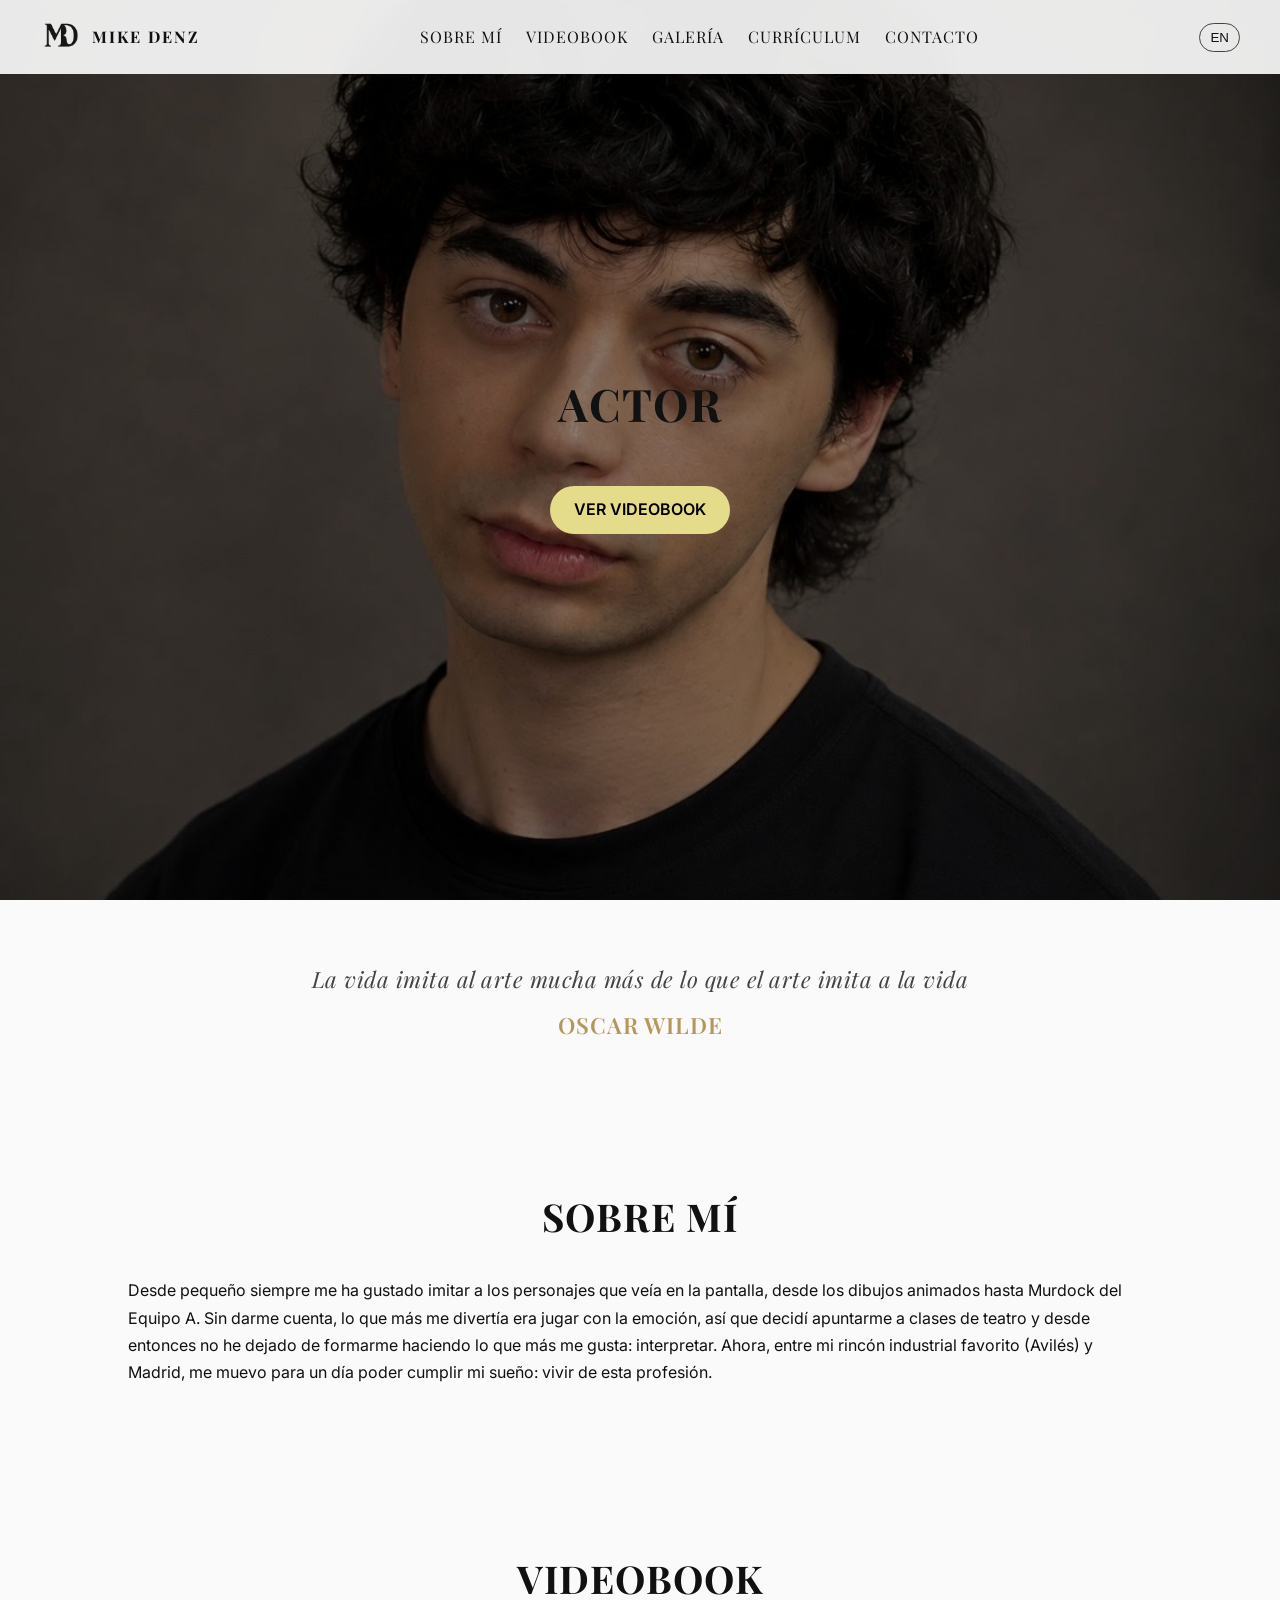
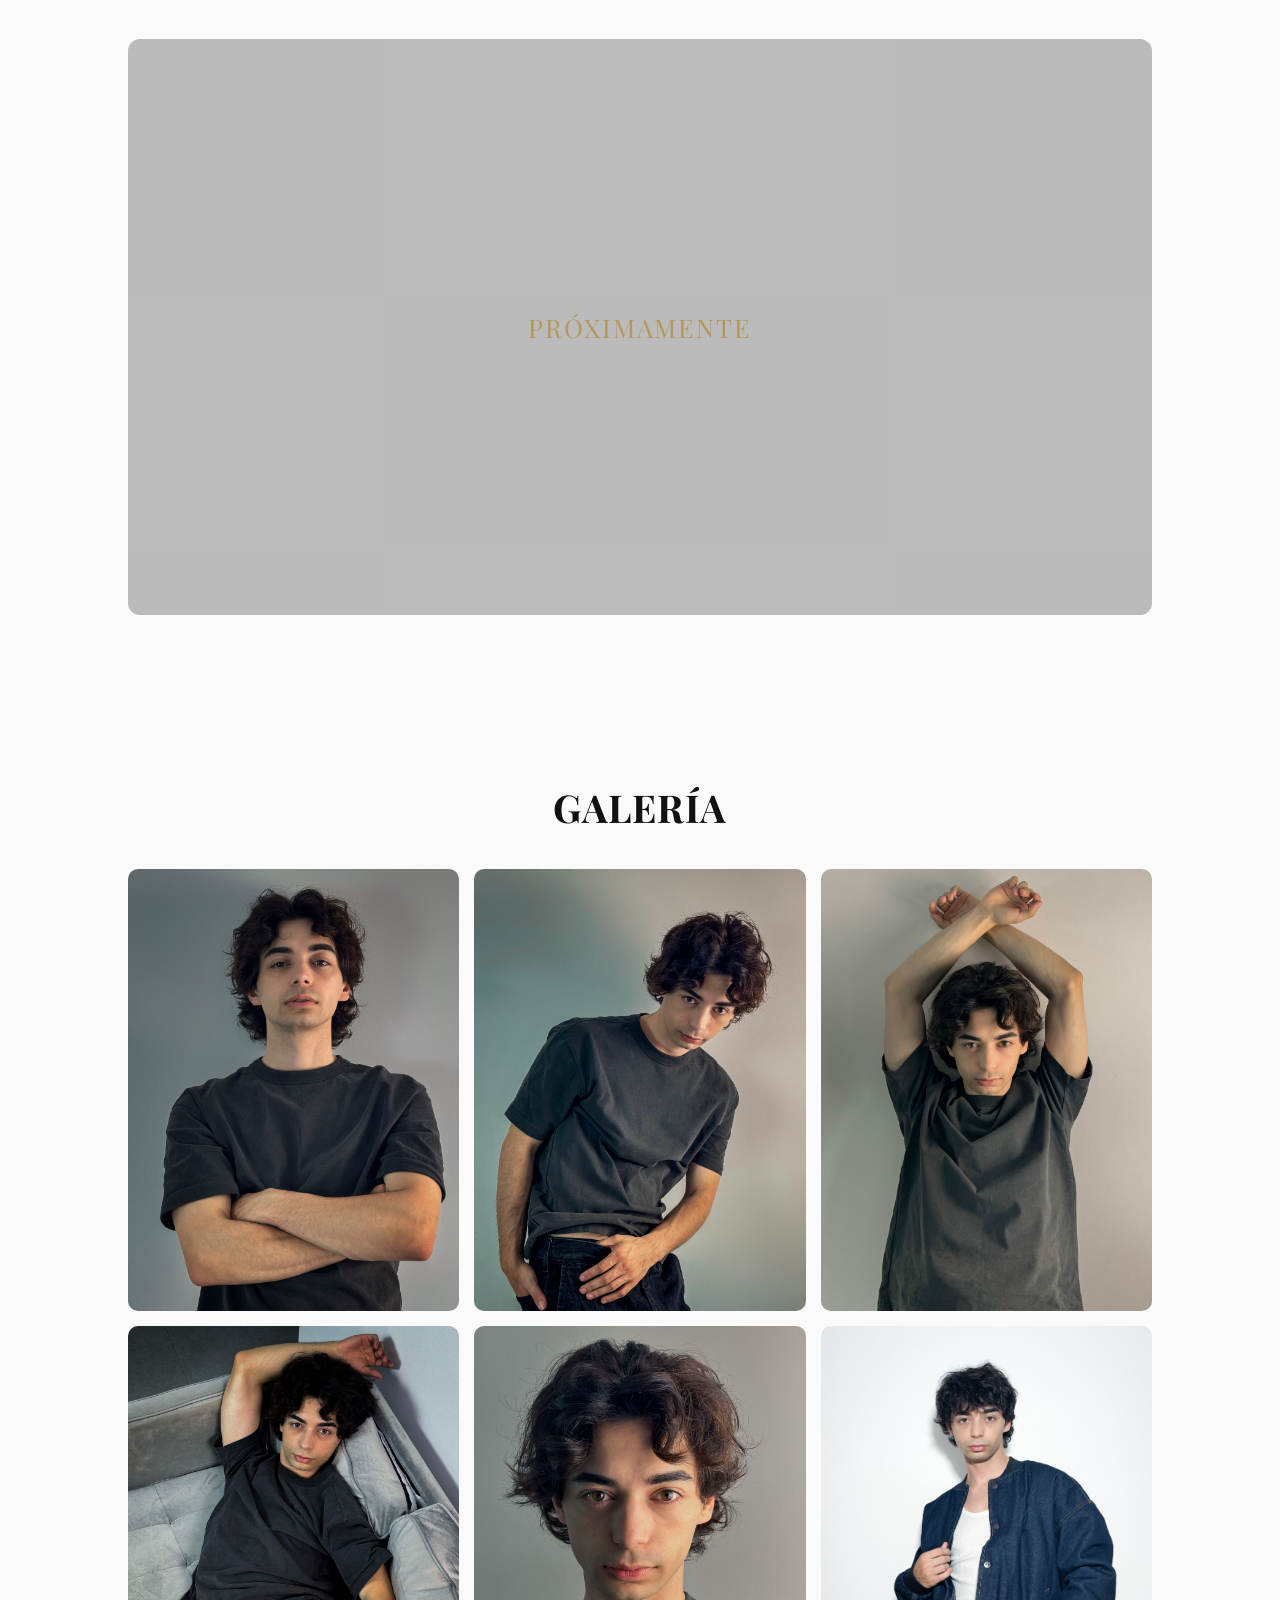
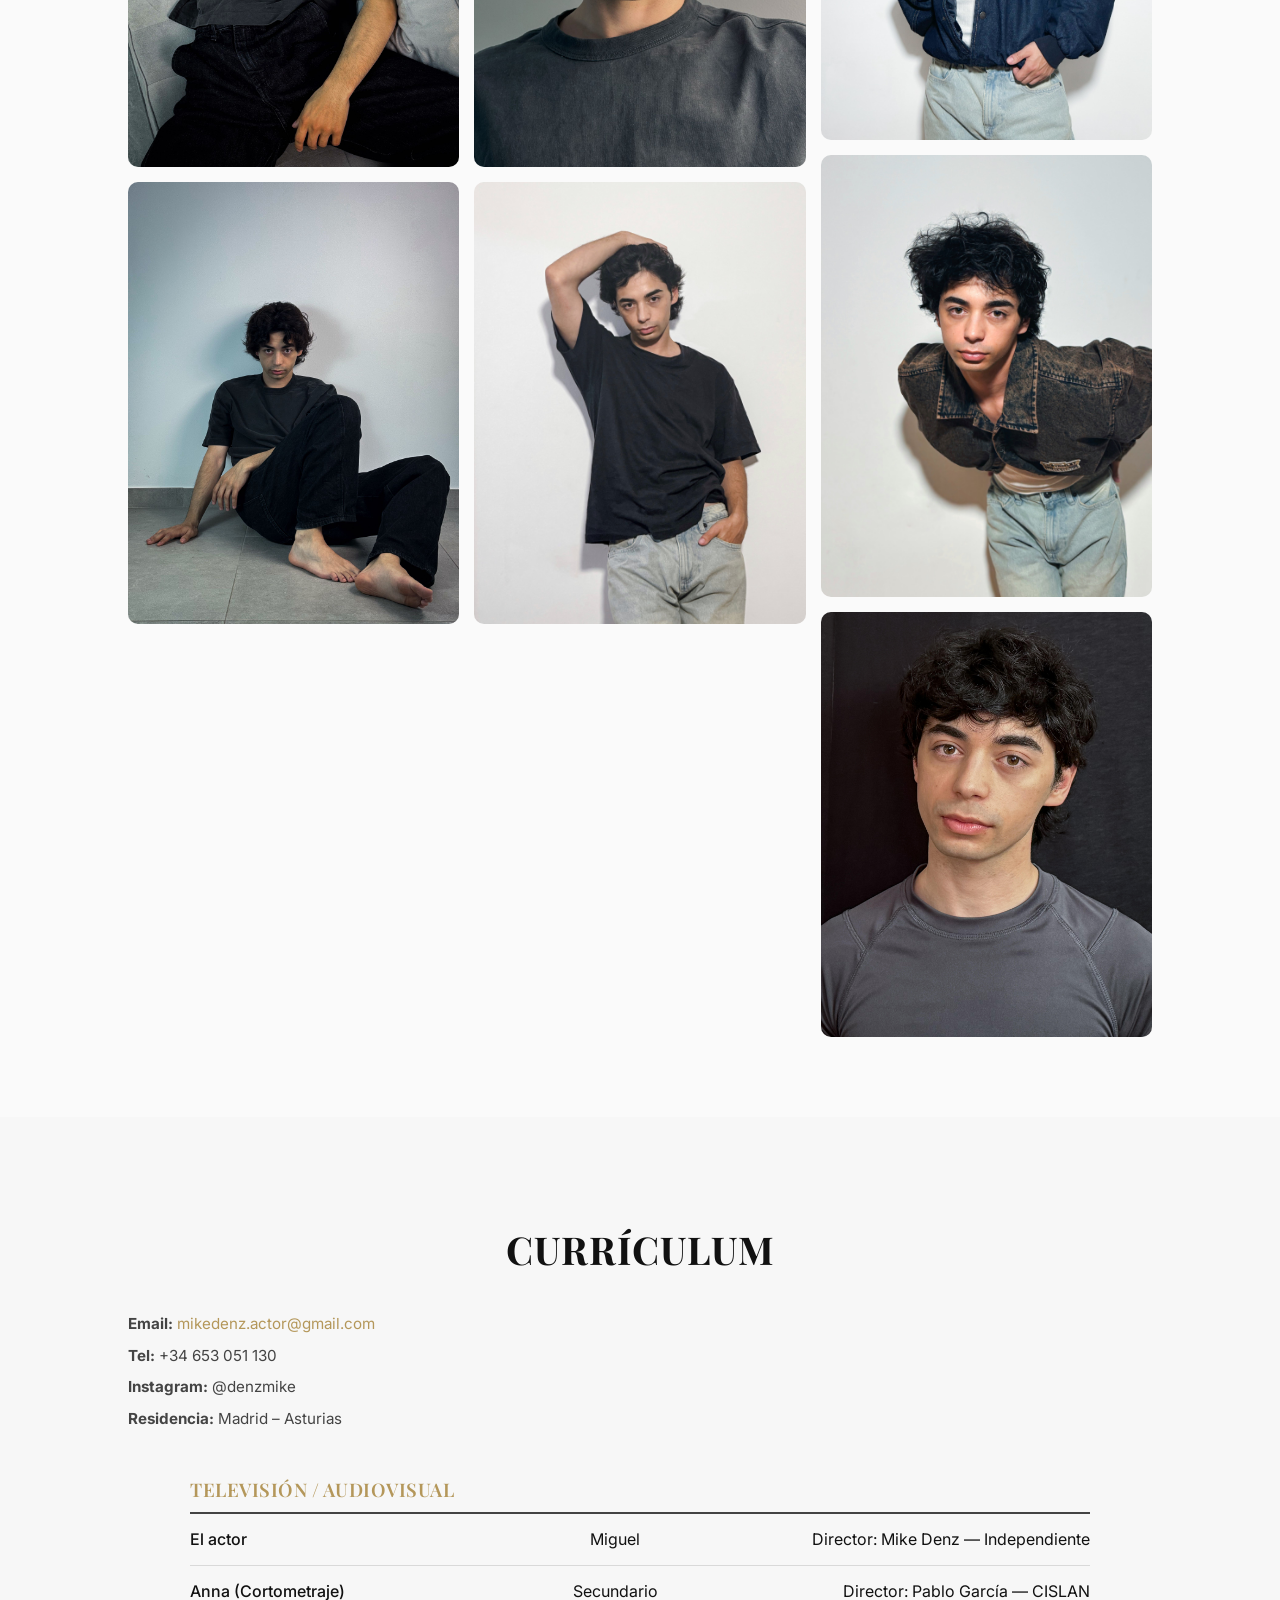
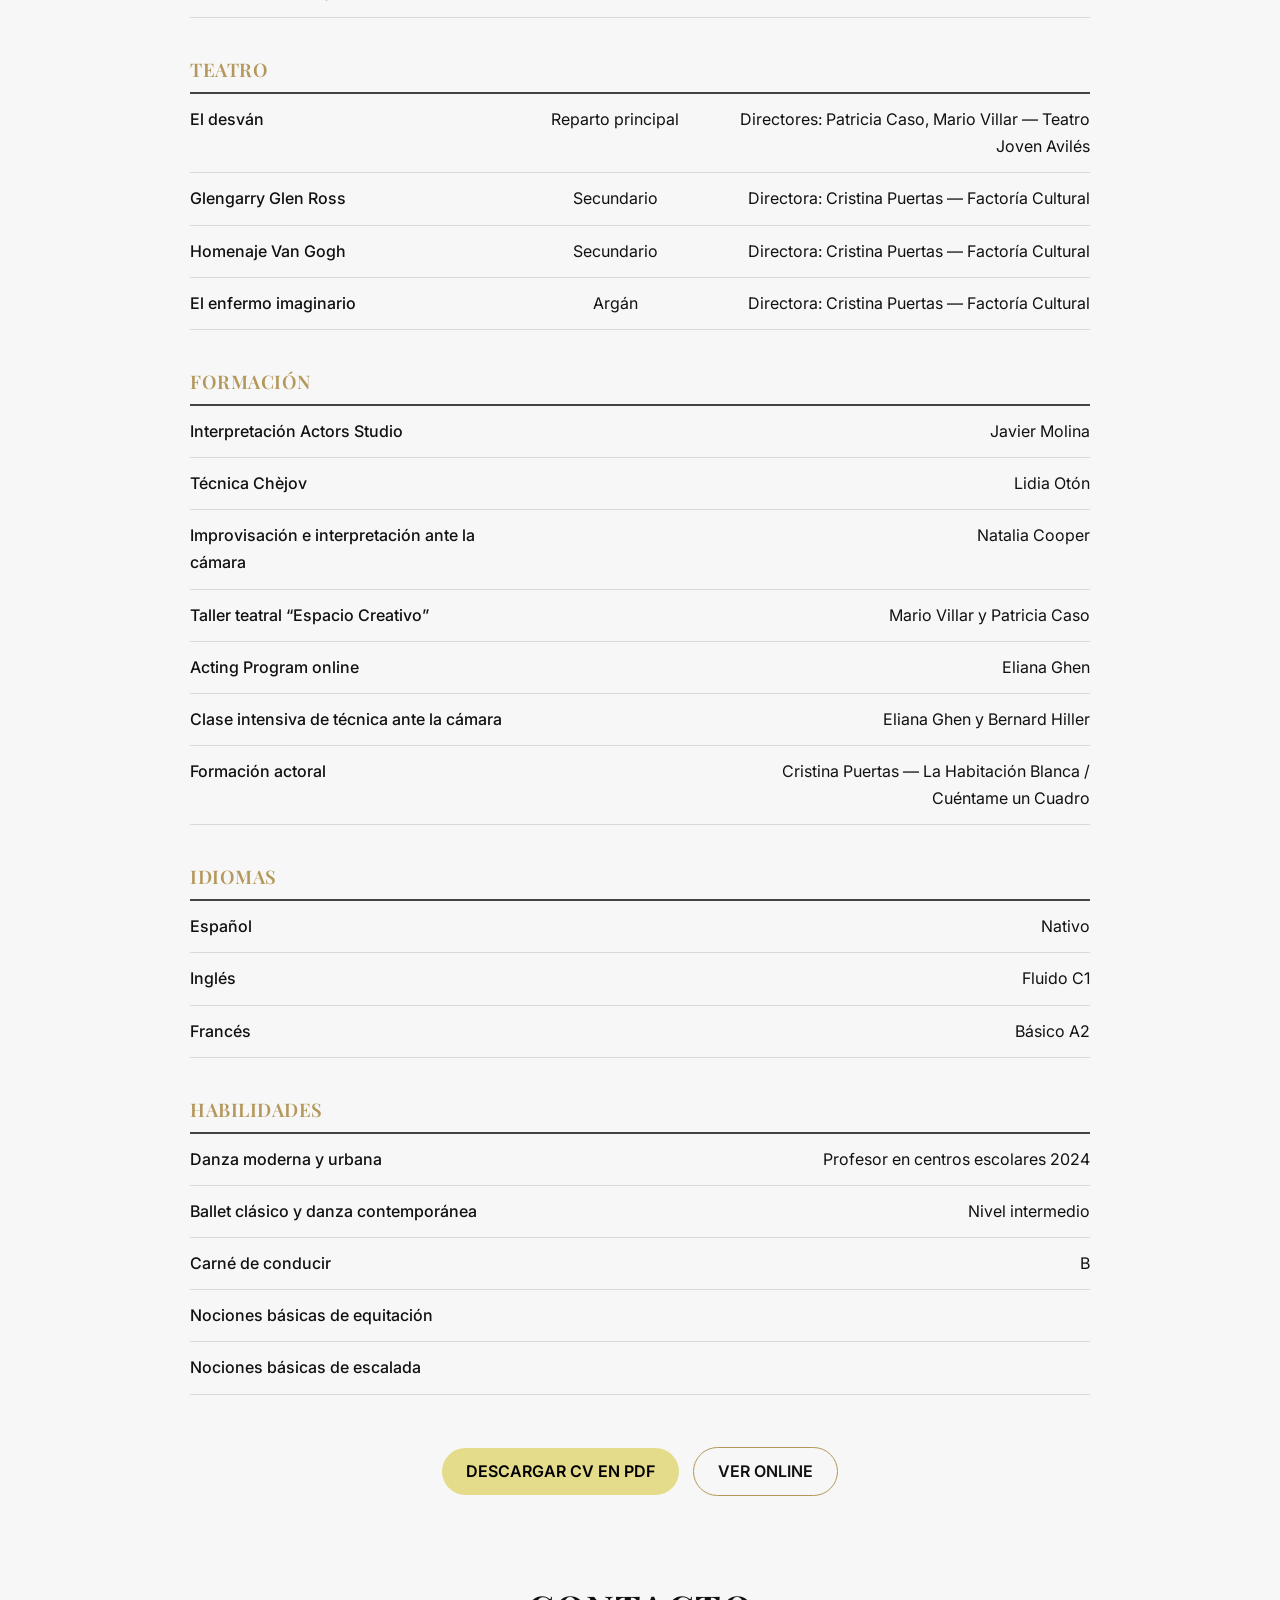
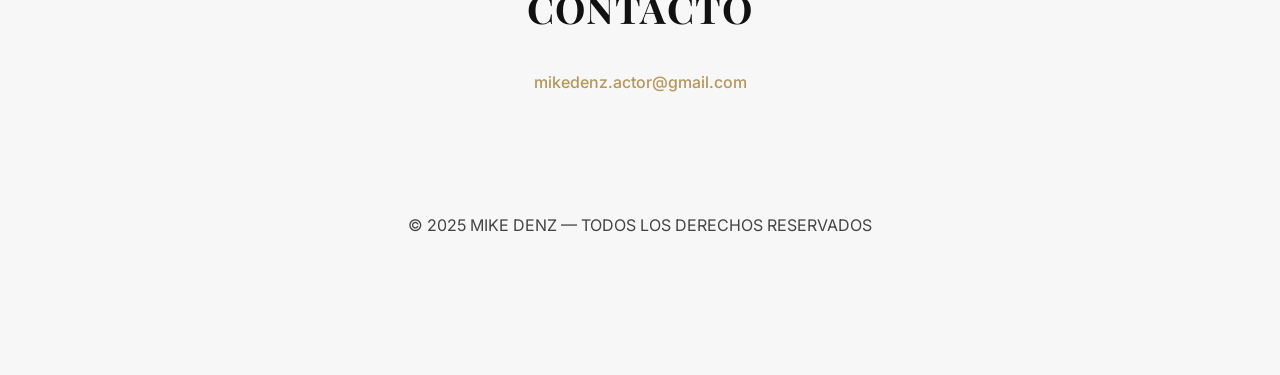
==== commit 72e433ff: "Add files via upload" ====
--- a/index.html
+++ b/index.html
@@ -47,11 +47,10 @@
   </header>
 
   <!-- HERO -->
-  <section id="top" class="hero">
+<section id="top" class="hero" style="background-image: url('portada.jpg'); background-size: cover; background-position: upper 500px; background-repeat: no-repeat;">
     <div class="hero-text">
       <h2 data-i18n="hero.title">ACTOR</h2>
-      <p data-i18n="hero.subtitle">Expresando historias con verdad y presencia</p>
-      <a href="#reel" class="btn" data-i18n="hero.cta">VER VIDEOBOOK</a>
+<a href="#reel" class="btn" data-i18n="hero.cta" style="background-color: #e4db8b; color: #000000; border-color: #D32F2F;">VER VIDEOBOOK</a>
     </div>
   </section>
 
@@ -87,12 +86,17 @@
   <section id="gallery" class="gallery">
     <h2 data-i18n="gallery.title">GALERÍA</h2>
     <div class="grid">
-      <img src="foto 6.jpg" alt="Retrato profesional 5" loading="lazy">
+      <img src="foto10.jpg" alt="Retrato profesional 4" loading="lazy">
+      <img src="foto12.jpg" alt="Retrato profesional 4" loading="lazy">
+      <img src="foto11.jpg" alt="Retrato profesional 4" loading="lazy">
+      <img src="foto9.jpg" alt="Retrato profesional 4" loading="lazy">
+      <img src="foto8.jpg" alt="Retrato profesional 8" loading="lazy">
+      <img src="foto5.jpg" alt="Retrato profesional 5" loading="lazy">
+      <img src="foto7.jpg" alt="Retrato profesional 7" loading="lazy">
       <img src="foto1.jpg" alt="Retrato profesional 1" loading="lazy">
       <img src="foto2.jpg" alt="Retrato profesional 2" loading="lazy">
-      <img src="foto3.jpg" alt="Retrato profesional 3" loading="lazy">
-      <img src="foto4.jpg" alt="Retrato profesional 4" loading="lazy">
-      <img src="foto5.jpg" alt="Retrato profesional 5" loading="lazy">
+      <img src="foto6.jpg" alt="Retrato profesional 6" loading="lazy">
+
     </div>
   </section>
 
@@ -110,11 +114,6 @@
     <div class="cv-table">
       <h3 data-i18n="cv.section.screen">TELEVISIÓN / AUDIOVISUAL</h3>
       <div class="cv-row">
-        <div class="cv-project" data-i18n="cv.screen.p1.title">Cerrar sesión</div>
-        <div class="cv-role" data-i18n="cv.screen.p1.role">Leo</div>
-        <div class="cv-info" data-i18n="cv.screen.p1.info">Director: Mike Denz — Independiente</div>
-      </div>
-      <div class="cv-row">
         <div class="cv-project" data-i18n="cv.screen.p2.title">El actor</div>
         <div class="cv-role" data-i18n="cv.screen.p2.role">Miguel</div>
         <div class="cv-info" data-i18n="cv.screen.p2.info">Director: Mike Denz — Independiente</div>
@@ -149,6 +148,16 @@
 
       <h3 data-i18n="cv.section.training">FORMACIÓN</h3>
       <div class="cv-row">
+        <div class="cv-project" data-i18n="cv.train.studio.title">Interpretación Actors Studio</div>
+        <div class="cv-role"></div>
+        <div class="cv-info" data-i18n="cv.train.studio.info">Javier Molina</div>
+      </div>
+      <div class="cv-row">
+        <div class="cv-project" data-i18n="cv.train.chejov.title">Técnica Chèjov</div>
+        <div class="cv-role"></div>
+        <div class="cv-info" data-i18n="cv.train.chejov.info">Lidia Otón</div>
+      </div>
+      <div class="cv-row">
         <div class="cv-project" data-i18n="cv.train.p1.title">Improvisación e interpretación ante la cámara</div>
         <div class="cv-role"></div>
         <div class="cv-info" data-i18n="cv.train.p1.info">Natalia Cooper</div>
@@ -159,11 +168,6 @@
         <div class="cv-info" data-i18n="cv.train.p2.info">Mario Villar y Patricia Caso</div>
       </div>
       <div class="cv-row">
-        <div class="cv-project" data-i18n="cv.train.p3.title">Interpretación ante la cámara (Workshop online)</div>
-        <div class="cv-role"></div>
-        <div class="cv-info" data-i18n="cv.train.p3.info">Ángel Gómez, Francesco Cocco, Arantxa Domingo</div>
-      </div>
-      <div class="cv-row">
         <div class="cv-project" data-i18n="cv.train.p4.title">Acting Program online</div>
         <div class="cv-role"></div>
         <div class="cv-info" data-i18n="cv.train.p4.info">Eliana Ghen</div>
@@ -197,6 +201,7 @@
       </div>
 
       <h3 data-i18n="cv.section.skills">HABILIDADES</h3>
+  
       <div class="cv-row">
         <div class="cv-project" data-i18n="cv.skill.p1.title">Danza moderna y urbana</div>
         <div class="cv-role"></div>
@@ -213,17 +218,21 @@
         <div class="cv-info" data-i18n="cv.skill.p3.info">B</div>
       </div>
       <div class="cv-row">
-        <div class="cv-project" data-i18n="cv.skill.p4.title">Otros</div>
-        <div class="cv-role"></div>
-        <div class="cv-info" data-i18n="cv.skill.p4.info">Escalada</div>
-      </div>
-    </div>
-
-    <div class="cv-download">
-      <a href="./CV_MikeDenz_2025.pdf" download="Mike_Denz_Resume" class="btn" id="cvDownloadBtn" data-i18n="cv.download">DESCARGAR CV EN PDF</a>
+        <div class="cv-project" data-i18n="cv.skill.p5.title">Nociones básicas de equitación</div>
+        <div class="cv-role"></div>
+        <div class="cv-info"></div>
+      </div>
+      <div class="cv-row">
+        <div class="cv-project" data-i18n="cv.skill.p4.title">Nociones básicas de escalada</div>
+        <div class="cv-role"></div>
+        <div class="cv-info"></div>
+      </div>
+    </div>
+
+<div class="cv-download">
+      <a href="./CV_MikeDenz_2025.pdf" download="Mike_Denz_Resume" class="btn" id="cvDownloadBtn" data-i18n="cv.download" style="background-color: #e4db8b; color: #000000; border-color: #e4db8b;">DESCARGAR CV EN PDF</a>
       <a href="./CV_MikeDenz_2025.pdf" target="_blank" rel="noopener" class="btn btn-ghost" id="cvViewBtn" data-i18n="cv.view">VER ONLINE</a>
     </div>
-  </section>
 
   <!-- CONTACT -->
   <section id="contact" class="contact">
@@ -257,6 +266,7 @@
   <!-- LANGUAGE SWITCH -->
   <script>
     // Diccionario completo ES/EN (sin claves repetidas ni huecos)
+   // Diccionario completo ES/EN (sin claves repetidas ni huecos)
     const dict = {
       es: {
         'skip':'SALTAR AL CONTENIDO',
@@ -269,16 +279,16 @@
         'cv.title':'CURRÍCULUM',
         'cv.label.email':'Email:','cv.label.tel':'Tel:','cv.label.residence':'Residencia:',
         'cv.section.screen':'TELEVISIÓN / AUDIOVISUAL','cv.section.theatre':'TEATRO','cv.section.training':'FORMACIÓN','cv.section.languages':'IDIOMAS','cv.section.skills':'HABILIDADES',
-        'cv.screen.p1.title':'Cerrar sesión','cv.screen.p1.role':'Leo','cv.screen.p1.info':'Director: Mike Denz — Independiente',
         'cv.screen.p2.title':'El actor','cv.screen.p2.role':'Miguel','cv.screen.p2.info':'Director: Mike Denz — Independiente',
         'cv.screen.p3.title':'Anna (Cortometraje)','cv.screen.p3.role':'Secundario','cv.screen.p3.info':'Director: Pablo García — CISLAN',
         'cv.theatre.p1.title':'El desván','cv.theatre.p1.role':'Reparto principal','cv.theatre.p1.info':'Directores: Patricia Caso, Mario Villar — Teatro Joven Avilés',
         'cv.theatre.p2.title':'Glengarry Glen Ross','cv.theatre.p2.role':'Secundario','cv.theatre.p2.info':'Directora: Cristina Puertas — Factoría Cultural',
         'cv.theatre.p3.title':'Homenaje Van Gogh','cv.theatre.p3.role':'Secundario','cv.theatre.p3.info':'Directora: Cristina Puertas — Factoría Cultural',
         'cv.theatre.p4.title':'El enfermo imaginario','cv.theatre.p4.role':'Argán','cv.theatre.p4.info':'Directora: Cristina Puertas — Factoría Cultural',
+        'cv.train.studio.title':'Interpretación Actors Studio','cv.train.studio.info':'Javier Molina',
+        'cv.train.chejov.title':'Técnica Chèjov','cv.train.chejov.info':'Lidia Otón',
         'cv.train.p1.title':'Improvisación e interpretación ante la cámara','cv.train.p1.info':'Natalia Cooper',
         'cv.train.p2.title':'Taller teatral “Espacio Creativo”','cv.train.p2.info':'Mario Villar y Patricia Caso',
-        'cv.train.p3.title':'Interpretación ante la cámara (Workshop online)','cv.train.p3.info':'Ángel Gómez, Francesco Cocco, Arantxa Domingo',
         'cv.train.p4.title':'Acting Program online','cv.train.p4.info':'Eliana Ghen',
         'cv.train.p5.title':'Clase intensiva de técnica ante la cámara','cv.train.p5.info':'Eliana Ghen y Bernard Hiller',
         'cv.train.p6.title':'Formación actoral','cv.train.p6.info':'Cristina Puertas — La Habitación Blanca / Cuéntame un Cuadro',
@@ -286,7 +296,8 @@
         'cv.skill.p1.title':'Danza moderna y urbana','cv.skill.p1.info':'Profesor en centros escolares 2024',
         'cv.skill.p2.title':'Ballet clásico y danza contemporánea','cv.skill.p2.info':'Nivel intermedio',
         'cv.skill.p3.title':'Carné de conducir','cv.skill.p3.info':'B',
-        'cv.skill.p4.title':'Otros','cv.skill.p4.info':'Escalada',
+        'cv.skill.p5.title':'Nociones básicas de equitación',
+        'cv.skill.p4.title':'Nociones básicas de escalada',
         'cv.download':'DESCARGAR CV EN PDF','cv.view':'VER ONLINE',
         'contact.title':'CONTACTO',
         'footer.rights':'TODOS LOS DERECHOS RESERVADOS',
@@ -304,16 +315,16 @@
         'cv.title':'RESUME',
         'cv.label.email':'Email:','cv.label.tel':'Phone:','cv.label.residence':'Based in:',
         'cv.section.screen':'FILM / TELEVISION','cv.section.theatre':'THEATRE','cv.section.training':'TRAINING','cv.section.languages':'LANGUAGES','cv.section.skills':'SKILLS',
-        'cv.screen.p1.title':'Log Out','cv.screen.p1.role':'Leo','cv.screen.p1.info':'Director: Mike Denz — Independent',
         'cv.screen.p2.title':'The Actor','cv.screen.p2.role':'Miguel','cv.screen.p2.info':'Director: Mike Denz — Independent',
         'cv.screen.p3.title':'Anna (Short film)','cv.screen.p3.role':'Supporting','cv.screen.p3.info':'Director: Pablo García — CISLAN',
         'cv.theatre.p1.title':'The Attic','cv.theatre.p1.role':'Ensemble / Lead','cv.theatre.p1.info':'Directors: Patricia Caso, Mario Villar — Teatro Joven Avilés',
         'cv.theatre.p2.title':'Glengarry Glen Ross','cv.theatre.p2.role':'Supporting','cv.theatre.p2.info':'Director: Cristina Puertas — Factoría Cultural',
         'cv.theatre.p3.title':'Van Gogh Tribute','cv.theatre.p3.role':'Supporting','cv.theatre.p3.info':'Director: Cristina Puertas — Factoría Cultural',
         'cv.theatre.p4.title':'The Imaginary Invalid','cv.theatre.p4.role':'Argan','cv.theatre.p4.info':'Director: Cristina Puertas — Factoría Cultural',
+        'cv.train.studio.title':'Actors Studio Method','cv.train.studio.info':'Javier Molina',
+        'cv.train.chejov.title':'Chekhov Technique','cv.train.chejov.info':'Lidia Oton',
         'cv.train.p1.title':'Improvisation & On-Camera Acting','cv.train.p1.info':'Natalia Cooper',
         'cv.train.p2.title':'“Creative Space” Theatre Workshop','cv.train.p2.info':'Mario Villar & Patricia Caso',
-        'cv.train.p3.title':'On-Camera Acting (Online Workshop)','cv.train.p3.info':'Ángel Gómez, Francesco Cocco, Arantxa Domingo',
         'cv.train.p4.title':'Online Acting Program','cv.train.p4.info':'Eliana Ghen',
         'cv.train.p5.title':'Intensive On-Camera Technique','cv.train.p5.info':'Eliana Ghen & Bernard Hiller',
         'cv.train.p6.title':'Acting Training','cv.train.p6.info':'Cristina Puertas — La Habitación Blanca / Cuéntame un Cuadro',
@@ -321,7 +332,8 @@
         'cv.skill.p1.title':'Modern & Urban Dance','cv.skill.p1.info':'School instructor (2024)',
         'cv.skill.p2.title':'Classical Ballet & Contemporary','cv.skill.p2.info':'Intermediate level',
         'cv.skill.p3.title':'Driver’s license','cv.skill.p3.info':'B',
-        'cv.skill.p4.title':'Other','cv.skill.p4.info':'Climbing',
+        'cv.skill.p5.title':'Basic equestrian skills',
+        'cv.skill.p4.title':'Basic climbing skills',
         'cv.download':'DOWNLOAD RESUME PDF','cv.view':'VIEW ONLINE',
         'contact.title':'CONTACT',
         'footer.rights':'ALL RIGHTS RESERVED',
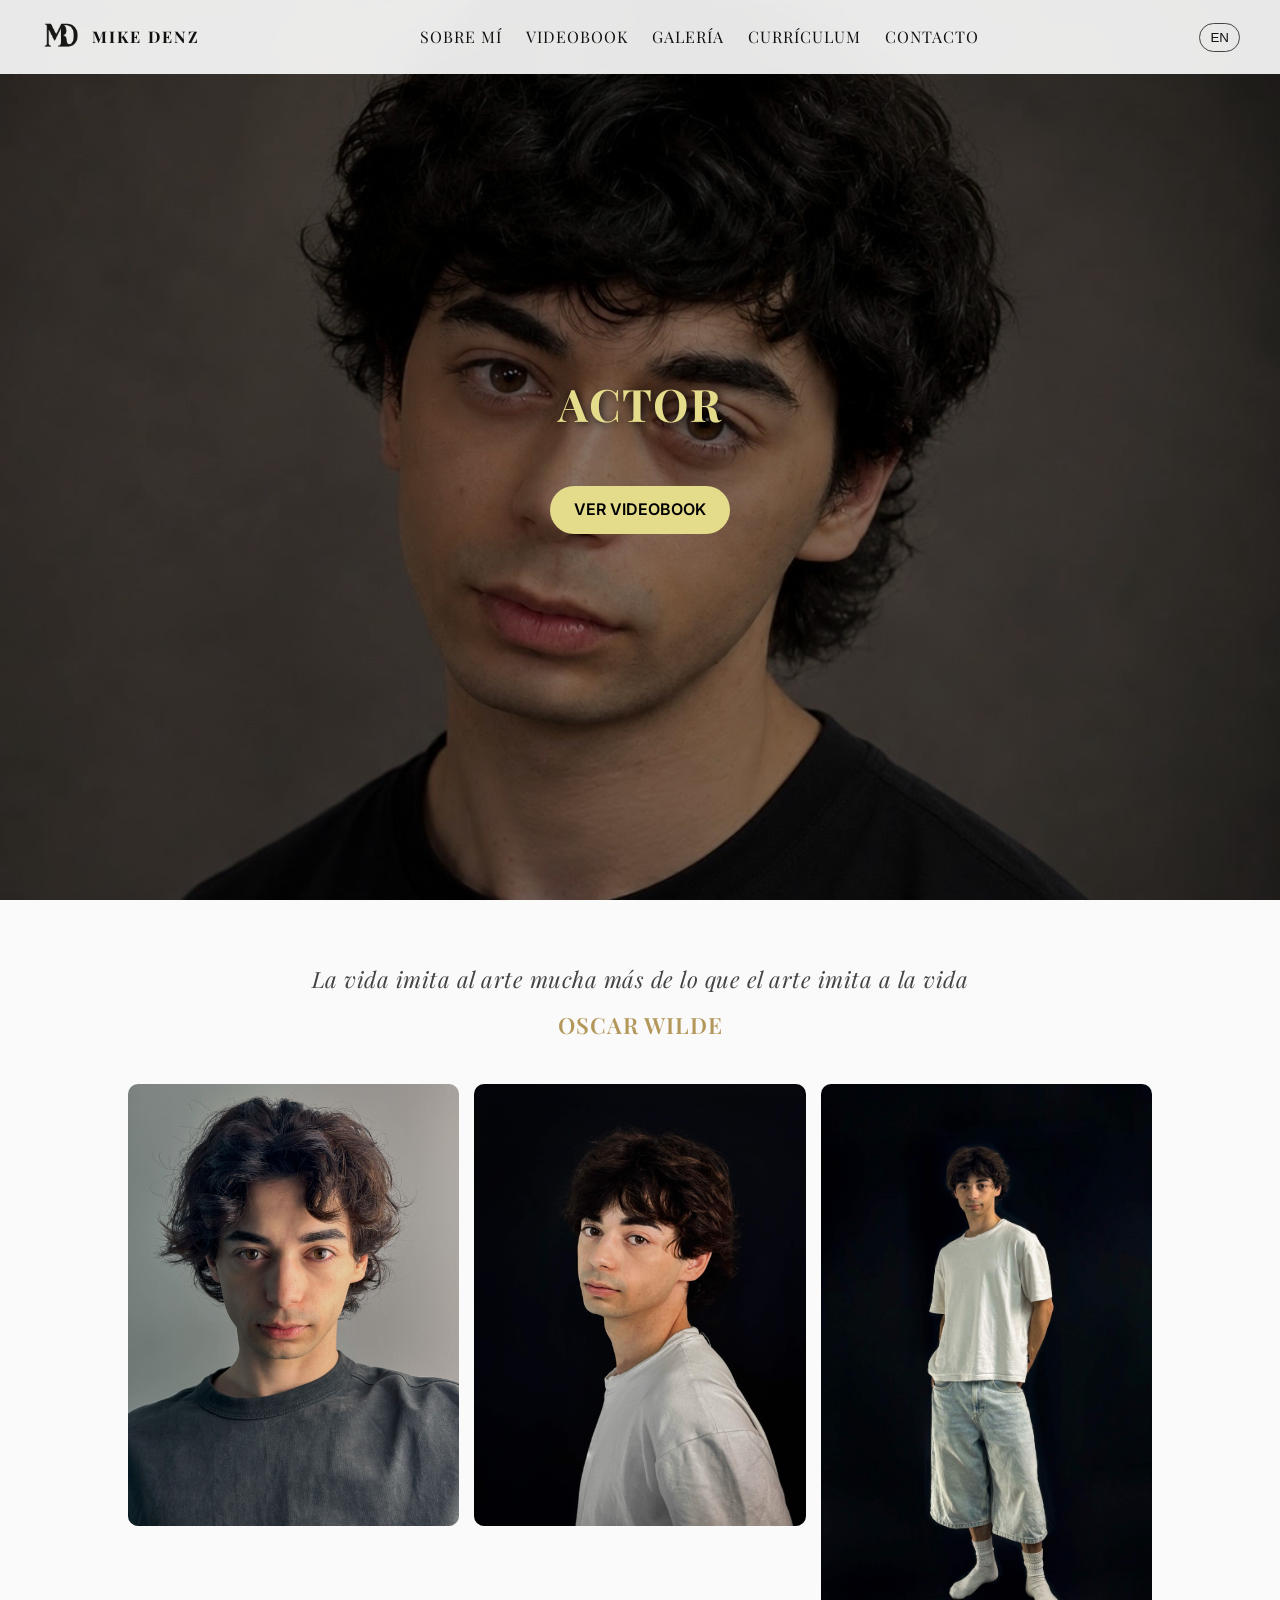
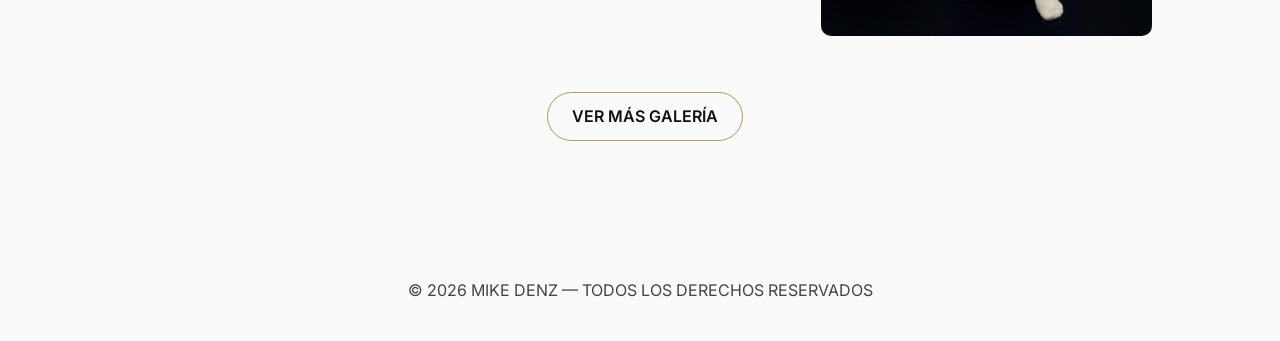
==== commit fe351427: "Add files via upload" ====
--- a/index.html
+++ b/index.html
@@ -1,365 +1,92 @@
-<!DOCTYPE html>
-<html lang="es" data-lang="es">
-<head>
-  <meta charset="UTF-8" />
-  <meta name="viewport" content="width=device-width, initial-scale=1.0" />
-  <title>Mike Denz | Actor</title>
-  <meta name="description" content="Actor. Showreel, portfolio y currículum de Mike Denz">
-  <link rel="canonical" href="https://tudominio.com/">
-  <meta property="og:type" content="website">
-  <meta property="og:title" content="Mike Denz | Actor">
-  <meta property="og:description" content="Showreel, portfolio y currículum">
-  <meta property="og:image" content="https://tudominio.com/hero.jpg">
-  <meta name="twitter:card" content="summary_large_image">
-  <link rel="icon" href="favicon.ico">
-  <link rel="manifest" href="site.webmanifest">
-  <link rel="apple-touch-icon" href="icon-192.png">
-  <meta name="theme-color" content="#0f0f0f">
-
-  <!-- Fuentes y CSS -->
-  <link rel="preconnect" href="https://fonts.googleapis.com">
-  <link rel="preconnect" href="https://fonts.gstatic.com" crossorigin>
-  <link href="https://fonts.googleapis.com/css2?family=Inter:wght@300;400;600&family=Playfair+Display:wght@600;700&display=swap" rel="stylesheet">
-  <link rel="stylesheet" href="style.css">
-</head>
-
-<body>
-  <a href="#about" class="skip-link" data-i18n="skip">SALTAR AL CONTENIDO</a>
-
-  <!-- NAV -->
-  <header>
-    <nav>
-      <a href="#top" class="logo" aria-label="Inicio">
-        <img src="logo-md.png" alt="Logo MD" class="logo-img" title="Inicio">
-        <span class="logo-text">MIKE DENZ</span>
-      </a>
-
-      <ul class="nav-links">
-        <li><a href="#about" data-i18n="nav.about">SOBRE MÍ</a></li>
-        <li><a href="#reel" data-i18n="nav.showreel">VIDEOBOOK</a></li>
-        <li><a href="#gallery" data-i18n="nav.portfolio">GALERÍA</a></li>
-        <li><a href="#cv" data-i18n="nav.resume">CURRÍCULUM</a></li>
-        <li><a href="#contact" data-i18n="nav.contact">CONTACTO</a></li>
-      </ul>
-
-      <button id="langToggle" class="lang-btn" aria-label="Cambiar idioma">EN</button>
-    </nav>
-  </header>
-
-  <!-- HERO -->
-<section id="top" class="hero" style="background-image: url('portada.jpg'); background-size: cover; background-position: upper 500px; background-repeat: no-repeat;">
-    <div class="hero-text">
-      <h2 data-i18n="hero.title">ACTOR</h2>
-<a href="#reel" class="btn" data-i18n="hero.cta" style="background-color: #e4db8b; color: #000000; border-color: #D32F2F;">VER VIDEOBOOK</a>
-    </div>
-  </section>
-
-  <!-- QUOTE -->
-  <section class="quote">
-    <blockquote>
-      <p class="quote-text"><em data-i18n="quote.text">La vida imita al arte mucha más de lo que el arte imita a la vida</em></p>
-      <cite data-i18n="quote.author">OSCAR WILDE</cite>
-    </blockquote>
-  </section>
-
-  <!-- ABOUT -->
-  <section id="about" class="about">
-    <h2 data-i18n="about.title">SOBRE MÍ</h2>
-    <p data-i18n="about.text">
-      Desde pequeño siempre me ha gustado imitar a los personajes que veía en la pantalla, desde los dibujos animados hasta Murdock del Equipo A. Sin darme cuenta, lo que más me divertía era jugar con la emoción, así que decidí apuntarme a clases de teatro y desde entonces no he dejado de formarme haciendo lo que más me gusta: interpretar.  
-      Ahora, entre mi rincón industrial favorito (Avilés) y Madrid, me muevo para un día poder cumplir mi sueño: vivir de esta profesión.
-    </p>
-  </section>
-
-
-<!-- SHOWREEL -->
-<section id="reel" class="reel">
-  <h2 data-i18n="reel.title">VIDEOBOOK</h2>
-  <div class="video-container">
-    <div class="video-wrapper" style="display:flex;align-items:center;justify-content:center;background:rgba(0,0,0,.25)">
-    <span style="font-family:'Playfair Display',serif;font-size:1.6rem;letter-spacing:2px;color:var(--accent)" data-i18n="reel.coming"></span>
-    </div>
-  </div>
-</section>
-
-  <!-- PORTFOLIO -->
-  <section id="gallery" class="gallery">
-    <h2 data-i18n="gallery.title">GALERÍA</h2>
-    <div class="grid">
-      <img src="foto10.jpg" alt="Retrato profesional 4" loading="lazy">
-      <img src="foto12.jpg" alt="Retrato profesional 4" loading="lazy">
-      <img src="foto11.jpg" alt="Retrato profesional 4" loading="lazy">
-      <img src="foto9.jpg" alt="Retrato profesional 4" loading="lazy">
-      <img src="foto8.jpg" alt="Retrato profesional 8" loading="lazy">
-      <img src="foto5.jpg" alt="Retrato profesional 5" loading="lazy">
-      <img src="foto7.jpg" alt="Retrato profesional 7" loading="lazy">
-      <img src="foto1.jpg" alt="Retrato profesional 1" loading="lazy">
-      <img src="foto2.jpg" alt="Retrato profesional 2" loading="lazy">
-      <img src="foto6.jpg" alt="Retrato profesional 6" loading="lazy">
-
-    </div>
-  </section>
-
-  <!-- CV -->
-  <section id="cv" class="cv">
-    <h2 data-i18n="cv.title">CURRÍCULUM</h2>
-
-    <div class="cv-header">
-      <p><strong data-i18n="cv.label.email">Email:</strong> <a href="mailto:mikedenz.actor@gmail.com">mikedenz.actor@gmail.com</a></p>
-      <p><strong data-i18n="cv.label.tel">Tel:</strong> +34 653 051 130</p>
-      <p><strong>Instagram:</strong> @denzmike</p>
-      <p><strong data-i18n="cv.label.residence">Residencia:</strong> Madrid – Asturias</p>
-    </div>
-
-    <div class="cv-table">
-      <h3 data-i18n="cv.section.screen">TELEVISIÓN / AUDIOVISUAL</h3>
-      <div class="cv-row">
-        <div class="cv-project" data-i18n="cv.screen.p2.title">El actor</div>
-        <div class="cv-role" data-i18n="cv.screen.p2.role">Miguel</div>
-        <div class="cv-info" data-i18n="cv.screen.p2.info">Director: Mike Denz — Independiente</div>
-      </div>
-      <div class="cv-row">
-        <div class="cv-project" data-i18n="cv.screen.p3.title">Anna (Cortometraje)</div>
-        <div class="cv-role" data-i18n="cv.screen.p3.role">Secundario</div>
-        <div class="cv-info" data-i18n="cv.screen.p3.info">Director: Pablo García — CISLAN</div>
-      </div>
-
-      <h3 data-i18n="cv.section.theatre">TEATRO</h3>
-      <div class="cv-row">
-        <div class="cv-project" data-i18n="cv.theatre.p1.title">El desván</div>
-        <div class="cv-role" data-i18n="cv.theatre.p1.role">Reparto principal</div>
-        <div class="cv-info" data-i18n="cv.theatre.p1.info">Directores: Patricia Caso, Mario Villar — Teatro Joven Avilés</div>
-      </div>
-      <div class="cv-row">
-        <div class="cv-project" data-i18n="cv.theatre.p2.title">Glengarry Glen Ross</div>
-        <div class="cv-role" data-i18n="cv.theatre.p2.role">Secundario</div>
-        <div class="cv-info" data-i18n="cv.theatre.p2.info">Directora: Cristina Puertas — Factoría Cultural</div>
-      </div>
-      <div class="cv-row">
-        <div class="cv-project" data-i18n="cv.theatre.p3.title">Homenaje Van Gogh</div>
-        <div class="cv-role" data-i18n="cv.theatre.p3.role">Secundario</div>
-        <div class="cv-info" data-i18n="cv.theatre.p3.info">Directora: Cristina Puertas — Factoría Cultural</div>
-      </div>
-      <div class="cv-row">
-        <div class="cv-project" data-i18n="cv.theatre.p4.title">El enfermo imaginario</div>
-        <div class="cv-role" data-i18n="cv.theatre.p4.role">Argán</div>
-        <div class="cv-info" data-i18n="cv.theatre.p4.info">Directora: Cristina Puertas — Factoría Cultural</div>
-      </div>
-
-      <h3 data-i18n="cv.section.training">FORMACIÓN</h3>
-      <div class="cv-row">
-        <div class="cv-project" data-i18n="cv.train.studio.title">Interpretación Actors Studio</div>
-        <div class="cv-role"></div>
-        <div class="cv-info" data-i18n="cv.train.studio.info">Javier Molina</div>
-      </div>
-      <div class="cv-row">
-        <div class="cv-project" data-i18n="cv.train.chejov.title">Técnica Chèjov</div>
-        <div class="cv-role"></div>
-        <div class="cv-info" data-i18n="cv.train.chejov.info">Lidia Otón</div>
-      </div>
-      <div class="cv-row">
-        <div class="cv-project" data-i18n="cv.train.p1.title">Improvisación e interpretación ante la cámara</div>
-        <div class="cv-role"></div>
-        <div class="cv-info" data-i18n="cv.train.p1.info">Natalia Cooper</div>
-      </div>
-      <div class="cv-row">
-        <div class="cv-project" data-i18n="cv.train.p2.title">Taller teatral “Espacio Creativo”</div>
-        <div class="cv-role"></div>
-        <div class="cv-info" data-i18n="cv.train.p2.info">Mario Villar y Patricia Caso</div>
-      </div>
-      <div class="cv-row">
-        <div class="cv-project" data-i18n="cv.train.p4.title">Acting Program online</div>
-        <div class="cv-role"></div>
-        <div class="cv-info" data-i18n="cv.train.p4.info">Eliana Ghen</div>
-      </div>
-      <div class="cv-row">
-        <div class="cv-project" data-i18n="cv.train.p5.title">Clase intensiva de técnica ante la cámara</div>
-        <div class="cv-role"></div>
-        <div class="cv-info" data-i18n="cv.train.p5.info">Eliana Ghen y Bernard Hiller</div>
-      </div>
-      <div class="cv-row">
-        <div class="cv-project" data-i18n="cv.train.p6.title">Formación actoral</div>
-        <div class="cv-role"></div>
-        <div class="cv-info" data-i18n="cv.train.p6.info">Cristina Puertas — La Habitación Blanca / Cuéntame un Cuadro</div>
-      </div>
-
-      <h3 data-i18n="cv.section.languages">IDIOMAS</h3>
-      <div class="cv-row">
-        <div class="cv-project" data-i18n="cv.lang.es">Español</div>
-        <div class="cv-role"></div>
-        <div class="cv-info" data-i18n="cv.lang.es.level">Nativo</div>
-      </div>
-      <div class="cv-row">
-        <div class="cv-project" data-i18n="cv.lang.en">Inglés</div>
-        <div class="cv-role"></div>
-        <div class="cv-info" data-i18n="cv.lang.en.level">Fluido C1</div>
-      </div>
-      <div class="cv-row">
-        <div class="cv-project" data-i18n="cv.lang.fr">Francés</div>
-        <div class="cv-role"></div>
-        <div class="cv-info" data-i18n="cv.lang.fr.level">Básico A2</div>
-      </div>
-
-      <h3 data-i18n="cv.section.skills">HABILIDADES</h3>
-  
-      <div class="cv-row">
-        <div class="cv-project" data-i18n="cv.skill.p1.title">Danza moderna y urbana</div>
-        <div class="cv-role"></div>
-        <div class="cv-info" data-i18n="cv.skill.p1.info">Profesor en centros escolares 2024</div>
-      </div>
-      <div class="cv-row">
-        <div class="cv-project" data-i18n="cv.skill.p2.title">Ballet clásico y danza contemporánea</div>
-        <div class="cv-role"></div>
-        <div class="cv-info" data-i18n="cv.skill.p2.info">Nivel intermedio</div>
-      </div>
-      <div class="cv-row">
-        <div class="cv-project" data-i18n="cv.skill.p3.title">Carné de conducir</div>
-        <div class="cv-role"></div>
-        <div class="cv-info" data-i18n="cv.skill.p3.info">B</div>
-      </div>
-      <div class="cv-row">
-        <div class="cv-project" data-i18n="cv.skill.p5.title">Nociones básicas de equitación</div>
-        <div class="cv-role"></div>
-        <div class="cv-info"></div>
-      </div>
-      <div class="cv-row">
-        <div class="cv-project" data-i18n="cv.skill.p4.title">Nociones básicas de escalada</div>
-        <div class="cv-role"></div>
-        <div class="cv-info"></div>
-      </div>
-    </div>
-
-<div class="cv-download">
-      <a href="./CV_MikeDenz_2025.pdf" download="Mike_Denz_Resume" class="btn" id="cvDownloadBtn" data-i18n="cv.download" style="background-color: #e4db8b; color: #000000; border-color: #e4db8b;">DESCARGAR CV EN PDF</a>
-      <a href="./CV_MikeDenz_2025.pdf" target="_blank" rel="noopener" class="btn btn-ghost" id="cvViewBtn" data-i18n="cv.view">VER ONLINE</a>
-    </div>
-
-  <!-- CONTACT -->
-  <section id="contact" class="contact">
-    <h2 data-i18n="contact.title">CONTACTO</h2>
-    <p><a href="mailto:mikedenz.actor@gmail.com">mikedenz.actor@gmail.com</a></p>
-  </section>
-
-  <footer>
-    <p>© 2025 MIKE DENZ — <span data-i18n="footer.rights">TODOS LOS DERECHOS RESERVADOS</span></p>
-  </footer>
-
-  <!-- CTA FLOAT -->
-  <a href="mailto:mikedenz.actor@gmail.com?subject=Casting%20-%20Mike%20Denz" class="cta-fab" data-i18n="cta">BOOK ME</a>
-
-  <!-- LIGHTBOX -->
-  <script>
-    const imgs=document.querySelectorAll('.grid img');
-    const lb=document.createElement('div');
-    lb.classList.add('lightbox');
-    const lbImg=document.createElement('img');
-    const lbClose=document.createElement('span');
-    lbClose.classList.add('lightbox-close');
-    lbClose.innerHTML='&times;';
-    lb.appendChild(lbImg);lb.appendChild(lbClose);
-    document.body.appendChild(lb);
-    imgs.forEach(i=>i.addEventListener('click',()=>{lbImg.src=i.src;lb.classList.add('active')}));
-    lbClose.addEventListener('click',()=>lb.classList.remove('active'));
-    lb.addEventListener('click',e=>{if(e.target===lb)lb.classList.remove('active')});
-  </script>
-
-  <!-- LANGUAGE SWITCH -->
-  <script>
-    // Diccionario completo ES/EN (sin claves repetidas ni huecos)
-   // Diccionario completo ES/EN (sin claves repetidas ni huecos)
-    const dict = {
-      es: {
-        'skip':'SALTAR AL CONTENIDO',
-        'nav.about':'SOBRE MÍ','nav.showreel':'VIDEOBOOK','nav.portfolio':'GALERÍA','nav.resume':'CURRÍCULUM','nav.contact':'CONTACTO',
-        'hero.title':'ACTOR','hero.subtitle':'Expresando historias con verdad y presencia','hero.cta':'VER VIDEOBOOK',
-        'quote.text':'La vida imita al arte mucha más de lo que el arte imita a la vida','quote.author':'OSCAR WILDE',
-        'about.title':'SOBRE MÍ',
-        'about.text':'Desde pequeño siempre me ha gustado imitar a los personajes que veía en la pantalla, desde los dibujos animados hasta Murdock del Equipo A. Sin darme cuenta, lo que más me divertía era jugar con la emoción, así que decidí apuntarme a clases de teatro y desde entonces no he dejado de formarme haciendo lo que más me gusta: interpretar. Ahora, entre mi rincón industrial favorito (Avilés) y Madrid, me muevo para un día poder cumplir mi sueño: vivir de esta profesión.',
-        'reel.title':'VIDEOBOOK','gallery.title':'GALERÍA',
-        'cv.title':'CURRÍCULUM',
-        'cv.label.email':'Email:','cv.label.tel':'Tel:','cv.label.residence':'Residencia:',
-        'cv.section.screen':'TELEVISIÓN / AUDIOVISUAL','cv.section.theatre':'TEATRO','cv.section.training':'FORMACIÓN','cv.section.languages':'IDIOMAS','cv.section.skills':'HABILIDADES',
-        'cv.screen.p2.title':'El actor','cv.screen.p2.role':'Miguel','cv.screen.p2.info':'Director: Mike Denz — Independiente',
-        'cv.screen.p3.title':'Anna (Cortometraje)','cv.screen.p3.role':'Secundario','cv.screen.p3.info':'Director: Pablo García — CISLAN',
-        'cv.theatre.p1.title':'El desván','cv.theatre.p1.role':'Reparto principal','cv.theatre.p1.info':'Directores: Patricia Caso, Mario Villar — Teatro Joven Avilés',
-        'cv.theatre.p2.title':'Glengarry Glen Ross','cv.theatre.p2.role':'Secundario','cv.theatre.p2.info':'Directora: Cristina Puertas — Factoría Cultural',
-        'cv.theatre.p3.title':'Homenaje Van Gogh','cv.theatre.p3.role':'Secundario','cv.theatre.p3.info':'Directora: Cristina Puertas — Factoría Cultural',
-        'cv.theatre.p4.title':'El enfermo imaginario','cv.theatre.p4.role':'Argán','cv.theatre.p4.info':'Directora: Cristina Puertas — Factoría Cultural',
-        'cv.train.studio.title':'Interpretación Actors Studio','cv.train.studio.info':'Javier Molina',
-        'cv.train.chejov.title':'Técnica Chèjov','cv.train.chejov.info':'Lidia Otón',
-        'cv.train.p1.title':'Improvisación e interpretación ante la cámara','cv.train.p1.info':'Natalia Cooper',
-        'cv.train.p2.title':'Taller teatral “Espacio Creativo”','cv.train.p2.info':'Mario Villar y Patricia Caso',
-        'cv.train.p4.title':'Acting Program online','cv.train.p4.info':'Eliana Ghen',
-        'cv.train.p5.title':'Clase intensiva de técnica ante la cámara','cv.train.p5.info':'Eliana Ghen y Bernard Hiller',
-        'cv.train.p6.title':'Formación actoral','cv.train.p6.info':'Cristina Puertas — La Habitación Blanca / Cuéntame un Cuadro',
-        'cv.lang.es':'Español','cv.lang.es.level':'Nativo','cv.lang.en':'Inglés','cv.lang.en.level':'Fluido C1','cv.lang.fr':'Francés','cv.lang.fr.level':'Básico A2',
-        'cv.skill.p1.title':'Danza moderna y urbana','cv.skill.p1.info':'Profesor en centros escolares 2024',
-        'cv.skill.p2.title':'Ballet clásico y danza contemporánea','cv.skill.p2.info':'Nivel intermedio',
-        'cv.skill.p3.title':'Carné de conducir','cv.skill.p3.info':'B',
-        'cv.skill.p5.title':'Nociones básicas de equitación',
-        'cv.skill.p4.title':'Nociones básicas de escalada',
-        'cv.download':'DESCARGAR CV EN PDF','cv.view':'VER ONLINE',
-        'contact.title':'CONTACTO',
-        'footer.rights':'TODOS LOS DERECHOS RESERVADOS',
-        'cta':'BOOK ME',
-        'reel.coming':'PRÓXIMAMENTE',
-      },
-      en: {
-        'skip':'SKIP TO CONTENT',
-        'nav.about':'ABOUT ME','nav.showreel':'SHOWREEL','nav.portfolio':'PORTFOLIO','nav.resume':'RESUME','nav.contact':'CONTACT',
-        'hero.title':'ACTOR','hero.subtitle':'Expressing stories with truth and presence','hero.cta':'VIEW SHOWREEL',
-        'quote.text':'Life imitates art far more than art imitates life','quote.author':'OSCAR WILDE',
-        'about.title':'ABOUT ME',
-        'about.text':'Since I was a child, I loved imitating the characters I saw on screen, from cartoons to Murdock of The A-Team. What I enjoyed most was playing with emotion, so I started taking acting classes. Since then, I have never stopped training and doing what I love most: performing. Now, between my favourite industrial corner (Avilés) and Madrid, I keep moving to one day live from this craft.',
-        'reel.title':'SHOWREEL','gallery.title':'PORTFOLIO',
-        'cv.title':'RESUME',
-        'cv.label.email':'Email:','cv.label.tel':'Phone:','cv.label.residence':'Based in:',
-        'cv.section.screen':'FILM / TELEVISION','cv.section.theatre':'THEATRE','cv.section.training':'TRAINING','cv.section.languages':'LANGUAGES','cv.section.skills':'SKILLS',
-        'cv.screen.p2.title':'The Actor','cv.screen.p2.role':'Miguel','cv.screen.p2.info':'Director: Mike Denz — Independent',
-        'cv.screen.p3.title':'Anna (Short film)','cv.screen.p3.role':'Supporting','cv.screen.p3.info':'Director: Pablo García — CISLAN',
-        'cv.theatre.p1.title':'The Attic','cv.theatre.p1.role':'Ensemble / Lead','cv.theatre.p1.info':'Directors: Patricia Caso, Mario Villar — Teatro Joven Avilés',
-        'cv.theatre.p2.title':'Glengarry Glen Ross','cv.theatre.p2.role':'Supporting','cv.theatre.p2.info':'Director: Cristina Puertas — Factoría Cultural',
-        'cv.theatre.p3.title':'Van Gogh Tribute','cv.theatre.p3.role':'Supporting','cv.theatre.p3.info':'Director: Cristina Puertas — Factoría Cultural',
-        'cv.theatre.p4.title':'The Imaginary Invalid','cv.theatre.p4.role':'Argan','cv.theatre.p4.info':'Director: Cristina Puertas — Factoría Cultural',
-        'cv.train.studio.title':'Actors Studio Method','cv.train.studio.info':'Javier Molina',
-        'cv.train.chejov.title':'Chekhov Technique','cv.train.chejov.info':'Lidia Oton',
-        'cv.train.p1.title':'Improvisation & On-Camera Acting','cv.train.p1.info':'Natalia Cooper',
-        'cv.train.p2.title':'“Creative Space” Theatre Workshop','cv.train.p2.info':'Mario Villar & Patricia Caso',
-        'cv.train.p4.title':'Online Acting Program','cv.train.p4.info':'Eliana Ghen',
-        'cv.train.p5.title':'Intensive On-Camera Technique','cv.train.p5.info':'Eliana Ghen & Bernard Hiller',
-        'cv.train.p6.title':'Acting Training','cv.train.p6.info':'Cristina Puertas — La Habitación Blanca / Cuéntame un Cuadro',
-        'cv.lang.es':'Spanish','cv.lang.es.level':'Native','cv.lang.en':'English','cv.lang.en.level':'Fluent C1','cv.lang.fr':'French','cv.lang.fr.level':'Basic A2',
-        'cv.skill.p1.title':'Modern & Urban Dance','cv.skill.p1.info':'School instructor (2024)',
-        'cv.skill.p2.title':'Classical Ballet & Contemporary','cv.skill.p2.info':'Intermediate level',
-        'cv.skill.p3.title':'Driver’s license','cv.skill.p3.info':'B',
-        'cv.skill.p5.title':'Basic equestrian skills',
-        'cv.skill.p4.title':'Basic climbing skills',
-        'cv.download':'DOWNLOAD RESUME PDF','cv.view':'VIEW ONLINE',
-        'contact.title':'CONTACT',
-        'footer.rights':'ALL RIGHTS RESERVED',
-        'cta':'BOOK ME',
-        'reel.coming':'COMING SOON',
-      }
-    };
-
-    const setLang = l => {
-      document.documentElement.setAttribute('lang', l);
-      document.querySelectorAll('[data-i18n]').forEach(el => {
-        const k = el.getAttribute('data-i18n');
-        if (dict[l] && dict[l][k] !== undefined) {
-          el.textContent = dict[l][k];
-        }
-      });
-      document.getElementById('langToggle').textContent = l === 'es' ? 'EN' : 'ES';
-      localStorage.setItem('lang', l);
-    };
-
-    const saved = localStorage.getItem('lang') || 'es';
-    setLang(saved);
-    document.getElementById('langToggle').addEventListener('click', () => {
-      const c = document.documentElement.getAttribute('lang');
-      setLang(c === 'es' ? 'en' : 'es');
-    });
-  </script>
-</body>
-</html>
+<!DOCTYPE html>
+<html lang="es" data-lang="es">
+<head>
+  <meta charset="UTF-8" />
+  <meta name="viewport" content="width=device-width, initial-scale=1.0" />
+  <title>Mike Denz | Actor</title>
+  
+  <!-- SEO Actualizado -->
+  <meta name="description" content="Mike Denz. Actor bilingüe (Español/Inglés) con residencia en Madrid y Asturias. Visualiza mi videobook, galería de fotos y trayectoria en teatro y ficción.">
+  <link rel="canonical" href="https://tudominio.com/">
+  <meta property="og:type" content="website">
+  <meta property="og:title" content="Mike Denz | Actor">
+  <meta property="og:description" content="Mike Denz. Actor bilingüe. Visualiza mi videobook, portfolio y currículum.">
+  <meta property="og:image" content="https://tudominio.com/hero.jpg">
+  <meta name="twitter:card" content="summary_large_image">
+  
+  <link rel="icon" href="favicon.ico">
+  <link rel="manifest" href="site.webmanifest">
+  <link rel="apple-touch-icon" href="icon-192.png">
+  <meta name="theme-color" content="#0f0f0f">
+
+  <!-- Fuentes y CSS -->
+  <link rel="preconnect" href="https://fonts.googleapis.com">
+  <link rel="preconnect" href="https://fonts.gstatic.com" crossorigin>
+  <link href="https://fonts.googleapis.com/css2?family=Inter:wght@300;400;600&family=Playfair+Display:wght@600;700&display=swap" rel="stylesheet">
+  <link rel="stylesheet" href="style.css">
+</head>
+
+<body>
+  <a href="#main-content" class="skip-link" data-i18n="skip">SALTAR AL CONTENIDO</a>
+
+  <!-- NAV -->
+  <header>
+    <nav>
+      <a href="index.html" class="logo" aria-label="Inicio">
+        <img src="logo-md.png" alt="Logo MD" class="logo-img" title="Inicio">
+        <span class="logo-text">MIKE DENZ</span>
+      </a>
+
+      <ul class="nav-links">
+        <li><a href="sobre-mi.html" data-i18n="nav.about">SOBRE MÍ</a></li>
+        <li><a href="videobook.html" data-i18n="nav.showreel">VIDEOBOOK</a></li>
+        <li><a href="galeria.html" data-i18n="nav.portfolio">GALERÍA</a></li>
+        <li><a href="curriculum.html" data-i18n="nav.resume">CURRÍCULUM</a></li>
+        <li><a href="contacto.html" data-i18n="nav.contact">CONTACTO</a></li>
+      </ul>
+
+      <button id="langToggle" class="lang-btn" aria-label="Cambiar idioma">EN</button>
+    </nav>
+  </header>
+
+  <main id="main-content">
+<!-- HERO -->
+    <section class="hero" style="background-image: url('portada.jpg'); background-size: cover; background-position: 50% 25%; background-repeat: no-repeat;">
+      <div class="hero-text">
+        <h2 data-i18n="hero.title" style="color: #e4db8b; text-shadow: 2px 2px 8px rgba(0,0,0,0.8);">ACTOR</h2>
+        <a href="videobook.html" class="btn" data-i18n="hero.cta" style="background-color: #e4db8b; color: #000000; border-color: #D32F2F;">VER VIDEOBOOK</a>
+      </div>
+    </section>
+
+    <!-- QUOTE -->
+    <section class="quote" style="padding-bottom: 20px;">
+      <blockquote>
+        <p class="quote-text"><em data-i18n="quote.text">La vida imita al arte mucha más de lo que el arte imita a la vida</em></p>
+        <cite data-i18n="quote.author">OSCAR WILDE</cite>
+      </blockquote>
+    </section>
+
+    <!-- MINI GALERÍA PORTADA -->
+    <section class="home-gallery" style="padding-top: 20px; padding-bottom: 100px;">
+      <div class="grid">
+        <img src="cara.jpg" alt="Mike Denz primer plano" loading="lazy">
+        <img src="medio-cuerpo.jpg" alt="Mike Denz medio cuerpo" loading="lazy">
+        <img src="cuerpo-entero.jpg" alt="Mike Denz cuerpo entero" loading="lazy">
+      </div>
+      <div style="text-align: center; margin-top: 40px;">
+        <a href="galeria.html" class="btn btn-ghost" style="border-color: var(--accent); color: var(--text);">VER MÁS GALERÍA</a>
+      </div>
+    </section>
+  </main>
+
+  <!-- CTA FLOAT -->
+  <a href="mailto:mikedenz.actor@gmail.com?subject=Casting%20-%20Mike%20Denz" class="cta-fab" data-i18n="cta">BOOK ME</a>
+
+  <footer>
+    <p>© 2026 MIKE DENZ — <span data-i18n="footer.rights">TODOS LOS DERECHOS RESERVADOS</span></p>
+  </footer>
+
+  <!-- CONEXIÓN AL ARCHIVO DE IDIOMAS -->
+  <script src="app.js"></script>
+</body>
+</html>
--- a/style.css
+++ b/style.css
@@ -121,4 +121,14 @@
   .nav-links{display:none}
   .cv-row{grid-template-columns:1fr}
   .cv-info,.cv-role{text-align:left}
+}
+
+/* Estado Activo del Menú */
+.nav-links a.active {
+  color: var(--accent);
+  text-decoration: underline;
+  text-decoration-thickness: 2px;
+  text-underline-offset: 6px;
+  background-color: transparent;
+  padding: 0;
 }
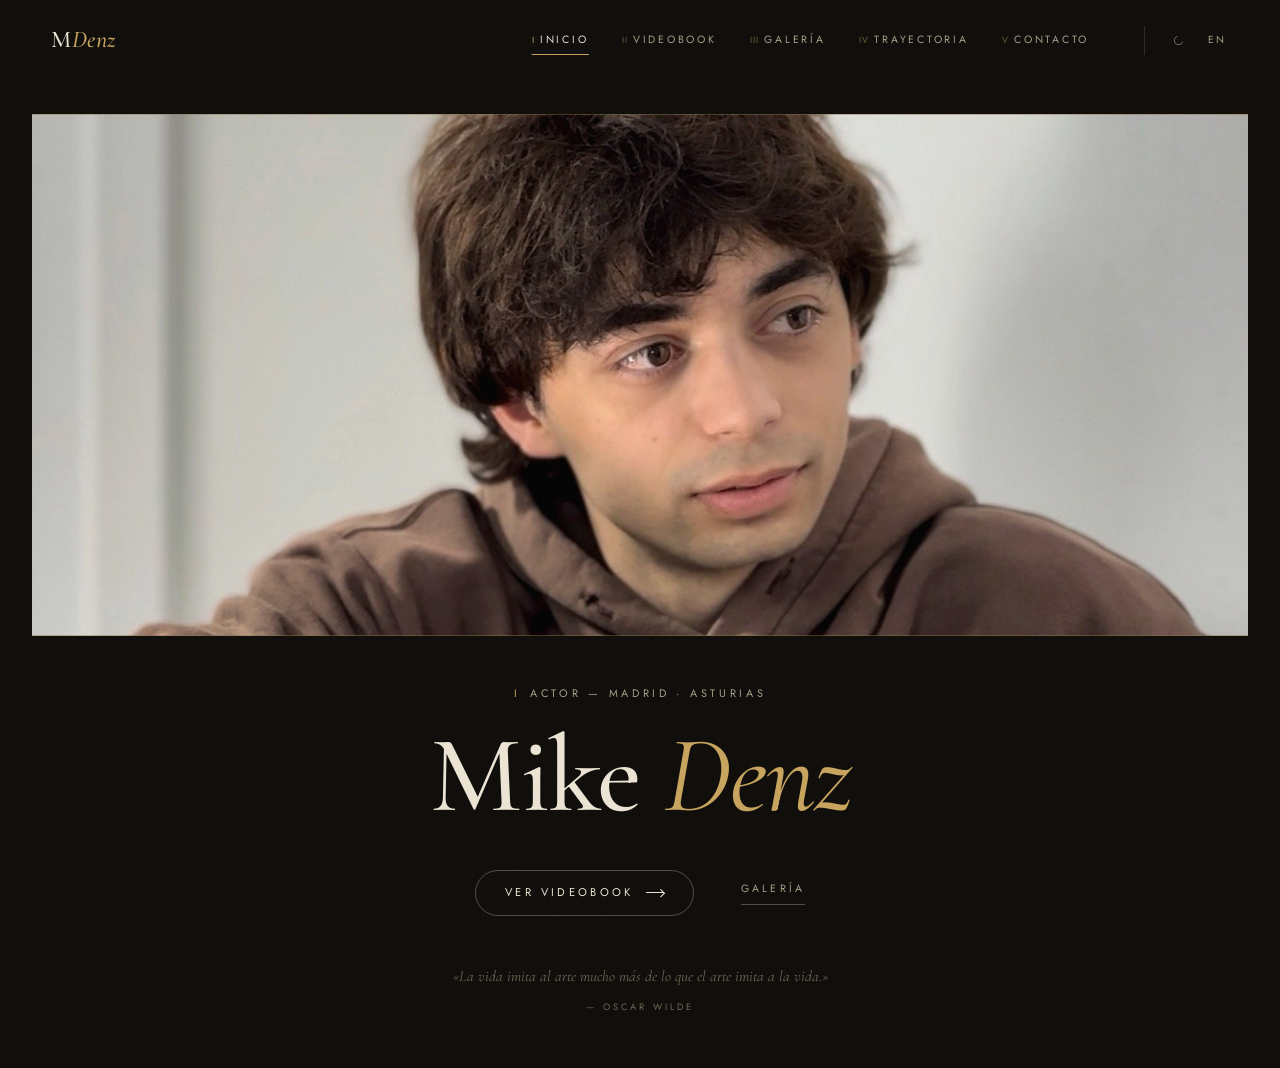
==== commit 1e503dfc: "Nuevos archivos" ====
--- a/index.html
+++ b/index.html
@@ -1,92 +1,356 @@
-<!DOCTYPE html>
-<html lang="es" data-lang="es">
-<head>
-  <meta charset="UTF-8" />
-  <meta name="viewport" content="width=device-width, initial-scale=1.0" />
-  <title>Mike Denz | Actor</title>
-  
-  <!-- SEO Actualizado -->
-  <meta name="description" content="Mike Denz. Actor bilingüe (Español/Inglés) con residencia en Madrid y Asturias. Visualiza mi videobook, galería de fotos y trayectoria en teatro y ficción.">
-  <link rel="canonical" href="https://tudominio.com/">
-  <meta property="og:type" content="website">
-  <meta property="og:title" content="Mike Denz | Actor">
-  <meta property="og:description" content="Mike Denz. Actor bilingüe. Visualiza mi videobook, portfolio y currículum.">
-  <meta property="og:image" content="https://tudominio.com/hero.jpg">
-  <meta name="twitter:card" content="summary_large_image">
-  
-  <link rel="icon" href="favicon.ico">
-  <link rel="manifest" href="site.webmanifest">
-  <link rel="apple-touch-icon" href="icon-192.png">
-  <meta name="theme-color" content="#0f0f0f">
-
-  <!-- Fuentes y CSS -->
-  <link rel="preconnect" href="https://fonts.googleapis.com">
-  <link rel="preconnect" href="https://fonts.gstatic.com" crossorigin>
-  <link href="https://fonts.googleapis.com/css2?family=Inter:wght@300;400;600&family=Playfair+Display:wght@600;700&display=swap" rel="stylesheet">
-  <link rel="stylesheet" href="style.css">
-</head>
-
-<body>
-  <a href="#main-content" class="skip-link" data-i18n="skip">SALTAR AL CONTENIDO</a>
-
-  <!-- NAV -->
-  <header>
-    <nav>
-      <a href="index.html" class="logo" aria-label="Inicio">
-        <img src="logo-md.png" alt="Logo MD" class="logo-img" title="Inicio">
-        <span class="logo-text">MIKE DENZ</span>
-      </a>
-
-      <ul class="nav-links">
-        <li><a href="sobre-mi.html" data-i18n="nav.about">SOBRE MÍ</a></li>
-        <li><a href="videobook.html" data-i18n="nav.showreel">VIDEOBOOK</a></li>
-        <li><a href="galeria.html" data-i18n="nav.portfolio">GALERÍA</a></li>
-        <li><a href="curriculum.html" data-i18n="nav.resume">CURRÍCULUM</a></li>
-        <li><a href="contacto.html" data-i18n="nav.contact">CONTACTO</a></li>
-      </ul>
-
-      <button id="langToggle" class="lang-btn" aria-label="Cambiar idioma">EN</button>
-    </nav>
-  </header>
-
-  <main id="main-content">
-<!-- HERO -->
-    <section class="hero" style="background-image: url('portada.jpg'); background-size: cover; background-position: 50% 25%; background-repeat: no-repeat;">
-      <div class="hero-text">
-        <h2 data-i18n="hero.title" style="color: #e4db8b; text-shadow: 2px 2px 8px rgba(0,0,0,0.8);">ACTOR</h2>
-        <a href="videobook.html" class="btn" data-i18n="hero.cta" style="background-color: #e4db8b; color: #000000; border-color: #D32F2F;">VER VIDEOBOOK</a>
-      </div>
-    </section>
-
-    <!-- QUOTE -->
-    <section class="quote" style="padding-bottom: 20px;">
-      <blockquote>
-        <p class="quote-text"><em data-i18n="quote.text">La vida imita al arte mucha más de lo que el arte imita a la vida</em></p>
-        <cite data-i18n="quote.author">OSCAR WILDE</cite>
-      </blockquote>
-    </section>
-
-    <!-- MINI GALERÍA PORTADA -->
-    <section class="home-gallery" style="padding-top: 20px; padding-bottom: 100px;">
-      <div class="grid">
-        <img src="cara.jpg" alt="Mike Denz primer plano" loading="lazy">
-        <img src="medio-cuerpo.jpg" alt="Mike Denz medio cuerpo" loading="lazy">
-        <img src="cuerpo-entero.jpg" alt="Mike Denz cuerpo entero" loading="lazy">
-      </div>
-      <div style="text-align: center; margin-top: 40px;">
-        <a href="galeria.html" class="btn btn-ghost" style="border-color: var(--accent); color: var(--text);">VER MÁS GALERÍA</a>
-      </div>
-    </section>
-  </main>
-
-  <!-- CTA FLOAT -->
-  <a href="mailto:mikedenz.actor@gmail.com?subject=Casting%20-%20Mike%20Denz" class="cta-fab" data-i18n="cta">BOOK ME</a>
-
-  <footer>
-    <p>© 2026 MIKE DENZ — <span data-i18n="footer.rights">TODOS LOS DERECHOS RESERVADOS</span></p>
-  </footer>
-
-  <!-- CONEXIÓN AL ARCHIVO DE IDIOMAS -->
-  <script src="app.js"></script>
-</body>
-</html>+<!DOCTYPE html>
+<html lang="es" data-theme="dark">
+<head>
+<meta charset="UTF-8">
+<meta name="viewport" content="width=device-width, initial-scale=1.0">
+<title>Mike Denz — Actor</title>
+
+<meta name="description" content="Mike Denz, actor. También conocido como Miguel Denz o Denzmike. Madrid y Asturias. Videobook, galería y trayectoria.">
+<meta name="keywords" content="Mike Denz, Miguel Denz, Denzmike, Denz actor, actor Madrid, actor Asturias, actor español, videobook">
+<meta name="author" content="Mike Denz">
+<link rel="canonical" href="https://denzmike.com/">
+<link rel="icon" href="favicon.ico" sizes="32x32">
+<link rel="icon" type="image/png" href="favicon.png">
+<link rel="apple-touch-icon" href="favicon.png">
+
+<meta property="og:type" content="website">
+<meta property="og:title" content="Mike Denz — Actor">
+<meta property="og:description" content="Actor. Madrid y Asturias. Videobook, galería y trayectoria.">
+<meta property="og:url" content="https://denzmike.com/">
+<meta property="og:image" content="https://denzmike.com/img/portada.jpg">
+<meta name="twitter:card" content="summary_large_image">
+
+<script type="application/ld+json">
+{
+  "@context": "https://schema.org",
+  "@type": "Person",
+  "name": "Mike Denz",
+  "alternateName": ["Miguel Denz", "Denzmike"],
+  "jobTitle": "Actor",
+  "url": "https://denzmike.com",
+  "email": "mailto:mikedenz.actor@gmail.com",
+  "sameAs": ["https://instagram.com/denzmike"],
+  "workLocation": ["Madrid", "Asturias"]
+}
+</script>
+
+<link rel="preconnect" href="https://fonts.googleapis.com">
+<link rel="preconnect" href="https://fonts.gstatic.com" crossorigin>
+<link href="https://fonts.googleapis.com/css2?family=Cormorant+Garamond:ital,wght@0,400;0,500;0,600;1,400;1,500&family=Jost:wght@300;400&display=swap" rel="stylesheet">
+
+<link rel="stylesheet" href="css/style.css">
+
+<script>
+/* Aplica el tema guardado antes del primer pintado (evita el destello) */
+try{
+  var t = localStorage.getItem('md_theme');
+  if (t === 'light' || t === 'dark') document.documentElement.setAttribute('data-theme', t);
+}catch(e){}
+</script>
+</head>
+<body>
+
+<div class="grain" aria-hidden="true"></div>
+
+<!-- Velo de primera entrada -->
+<div class="entry-veil" id="entryVeil" aria-hidden="true">
+  <div class="monogram">M<em>D</em></div>
+  <div class="thread"></div>
+</div>
+
+<!-- Filamento que recorre el borde al cambiar de sala -->
+<div class="filament" id="filament" aria-hidden="true"></div>
+
+<a class="eyebrow" href="#home" style="position:absolute;left:-999px;top:0;z-index:9999;background:var(--bg);padding:1em"
+   onfocus="this.style.left='1rem';this.style.top='1rem'" onblur="this.style.left='-999px'" data-i18n="a11y.skip">Ir al contenido</a>
+
+<!-- ============ CABECERA ============ -->
+<header class="site-head" id="siteHead">
+  <a class="brand" href="#home" data-route="home" aria-label="Mike Denz — inicio">M<em>Denz</em></a>
+
+  <nav class="nav-desk" aria-label="Salas">
+    <a class="room-link" href="#home"       data-route="home"><span class="rn">I</span><span data-i18n="nav.home">Inicio</span></a>
+    <a class="room-link" href="#videobook"  data-route="videobook"><span class="rn">II</span><span data-i18n="nav.videobook">Videobook</span></a>
+    <a class="room-link" href="#galeria"    data-route="galeria"><span class="rn">III</span><span data-i18n="nav.galeria">Galería</span></a>
+    <a class="room-link" href="#curriculum" data-route="curriculum"><span class="rn">IV</span><span data-i18n="nav.curriculum">Trayectoria</span></a>
+    <a class="room-link" href="#contacto"   data-route="contacto"><span class="rn">V</span><span data-i18n="nav.contacto">Contacto</span></a>
+
+    <div class="head-tools">
+      <button class="tool-btn theme-toggle" id="themeToggle" aria-label="Cambiar a modo claro">
+        <svg viewBox="0 0 24 24" aria-hidden="true">
+          <circle class="sun-core" cx="12" cy="12" r="6.5"/>
+          <circle class="moon-bite" cx="12" cy="12" r="6.5"/>
+        </svg>
+      </button>
+      <button class="tool-btn lang-toggle" id="langToggle" aria-label="Switch to English">EN</button>
+      <button class="nav-toggle" id="navToggle" aria-label="Abrir menú" aria-expanded="false">
+        <span></span><span></span>
+      </button>
+    </div>
+  </nav>
+</header>
+
+<!-- Menú móvil -->
+<div class="nav-veil" id="navVeil" aria-hidden="true">
+  <a class="room-link" style="--i:0" href="#home"       data-route="home"><span class="rn">I</span><span data-i18n="nav.home">Inicio</span></a>
+  <a class="room-link" style="--i:1" href="#videobook"  data-route="videobook"><span class="rn">II</span><span data-i18n="nav.videobook">Videobook</span></a>
+  <a class="room-link" style="--i:2" href="#galeria"    data-route="galeria"><span class="rn">III</span><span data-i18n="nav.galeria">Galería</span></a>
+  <a class="room-link" style="--i:3" href="#curriculum" data-route="curriculum"><span class="rn">IV</span><span data-i18n="nav.curriculum">Trayectoria</span></a>
+  <a class="room-link" style="--i:4" href="#contacto"   data-route="contacto"><span class="rn">V</span><span data-i18n="nav.contacto">Contacto</span></a>
+
+  <div class="veil-tools">
+    <button class="tool-btn" id="themeToggleM" aria-label="Cambiar a modo claro" data-i18n="tools.theme">Luz</button>
+    <button class="tool-btn" id="langToggleM" aria-label="Switch to English">EN</button>
+  </div>
+
+  <div class="veil-foot eyebrow">
+    <span>Mike Denz</span>
+    <span data-i18n="foot.place">Madrid — Asturias</span>
+  </div>
+</div>
+
+<main id="salas">
+
+  <!-- ============ SALA I · UMBRAL ============ -->
+  <section class="sala" id="home" data-route="home">
+    <div class="hero">
+      <figure class="hero-frame">
+        <img src="img/portada.jpg" alt="Mike Denz">
+      </figure>
+
+      <div class="hero-cont">
+        <p class="eyebrow" data-reveal style="--i:0">
+          <span class="num">I</span><span data-i18n="home.eyebrow">Actor — Madrid · Asturias</span>
+        </p>
+
+        <h1 class="hero-nombre">
+          <span class="mask-line" style="--i:1"><span>Mike <em>Denz</em></span></span>
+        </h1>
+
+        <div class="hero-ctas" data-reveal style="--i:2">
+          <div class="magnet">
+            <a class="magnet-btn" href="#videobook" data-route="videobook">
+              <span class="fill" aria-hidden="true"></span>
+              <span class="lbl" data-i18n="home.cta">Ver videobook</span>
+              <span class="arrow" aria-hidden="true"></span>
+            </a>
+          </div>
+          <a class="ghost-link" href="#galeria" data-route="galeria" data-i18n="home.cta2">Galería</a>
+        </div>
+
+        <blockquote class="hero-wilde" data-reveal style="--i:3">
+          <span data-i18n="home.quote">«La vida imita al arte mucho más de lo que el arte imita a la vida.»</span>
+          <span class="attr">— Oscar Wilde</span>
+        </blockquote>
+      </div>
+    </div>
+  </section>
+
+  <!-- ============ SALA II · VIDEOBOOK ============ -->
+  <section class="sala" id="videobook" data-route="videobook" hidden>
+    <div class="room-head">
+      <p class="eyebrow" data-reveal style="--i:0">
+        <span class="num">II</span><span data-i18n="vb.eyebrow">Material de casting</span>
+      </p>
+      <h1>
+        <span class="mask-line" style="--i:1"><span><span data-i18n="vb.h1a">Video</span><em data-i18n="vb.h1b">book</em></span></span>
+      </h1>
+    </div>
+
+    <div class="altar">
+      <div class="altar-frame" data-reveal style="--i:2">
+        <div class="player" id="player">
+          <button class="poster" id="posterBtn" aria-label="Reproducir videobook">
+            <img src="img/portada.jpg" alt="Mike Denz — fotograma del videobook" loading="lazy" decoding="async"
+                 onerror="this.style.display='none'">
+            <span class="play-ring" aria-hidden="true"></span>
+          </button>
+          <div class="player-note" id="playerNote" data-i18n="vb.note">Añade tu ID de YouTube en js/app.js</div>
+        </div>
+      </div>
+
+      <div class="altar-caption" data-reveal style="--i:3">
+        <span class="title-it" data-i18n="vb.title">Videobook · 2026</span>
+        <span data-i18n="vb.meta">Escenas y monólogo — castellano / english</span>
+      </div>
+    </div>
+  </section>
+
+  <!-- ============ SALA III · GALERÍA ============ -->
+  <section class="sala" id="galeria" data-route="galeria" hidden>
+    <div class="room-head">
+      <p class="eyebrow" data-reveal style="--i:0">
+        <span class="num">III</span><span data-i18n="gal.eyebrow">La exposición</span>
+      </p>
+      <h1>
+        <span class="mask-line" style="--i:1"><span><span data-i18n="gal.h1a">Gale</span><em data-i18n="gal.h1b">ría</em></span></span>
+      </h1>
+      <p class="lead" data-reveal style="--i:2" data-i18n="gal.lead">Retratos y cuerpo entero.</p>
+    </div>
+
+    <!-- Las obras se montan desde js/app.js (edita ahí la lista de fotos) -->
+    <div class="expo" id="expo" aria-label="Galería fotográfica"></div>
+
+    <p class="expo-outro" data-reveal style="--i:3" data-i18n="gal.outro">Fin de la exposición.</p>
+  </section>
+
+  <!-- ============ SALA IV · TRAYECTORIA ============ -->
+  <section class="sala" id="curriculum" data-route="curriculum" hidden>
+    <div class="room-head">
+      <p class="eyebrow" data-reveal style="--i:0">
+        <span class="num">IV</span><span data-i18n="cv.eyebrow">La trayectoria</span>
+      </p>
+      <h1>
+        <span class="mask-line" style="--i:1"><span><span data-i18n="cv.h1a">Trayec</span><em data-i18n="cv.h1b">toria</em></span></span>
+      </h1>
+    </div>
+
+    <div class="cv-grid">
+      <aside class="cv-aside" data-reveal style="--i:2">
+        <p class="statement" data-i18n="cv.statement">Formación continua, escena y cámara. Interpretación en castellano e inglés.</p>
+
+        <div class="cv-meta">
+          <div><span data-i18n="cv.m1">Residencia</span><strong data-i18n="foot.place">Madrid — Asturias</strong></div>
+          <div><span data-i18n="cv.m2">Idiomas</span><strong data-i18n="cv.m2v">Español · Inglés C1 · Francés</strong></div>
+          <div><span data-i18n="cv.m3">Técnica</span><strong>Stanislavski · Adler · Chubbuck · Chéjov</strong></div>
+        </div>
+
+        <a class="btn-pdf" href="docs/CV_MikeDenz_2026.pdf" download>
+          <span data-i18n="cv.pdf">Descargar CV</span>
+          <span class="dl" aria-hidden="true">↓</span>
+        </a>
+      </aside>
+
+      <div class="cv-flow">
+        <div class="cv-block" data-reveal style="--i:3">
+          <h2><span data-i18n="cv.b1">Audiovisual</span><span class="rule" style="--i:3"></span></h2>
+          <div class="cv-item">
+            <span class="work">El actor</span><span class="role">Miguel</span>
+            <span class="credit" data-i18n="cv.c1">Dir. Mike Denz — Independiente</span>
+          </div>
+          <div class="cv-item">
+            <span class="work">Anna</span><span class="role" data-i18n="cv.r2">Secundario</span>
+            <span class="credit" data-i18n="cv.c2">Dir. Pablo García — CISLAN · Cortometraje</span>
+          </div>
+        </div>
+
+        <div class="cv-block" data-reveal style="--i:4">
+          <h2><span data-i18n="cv.b2">Teatro</span><span class="rule" style="--i:4"></span></h2>
+          <div class="cv-item">
+            <span class="work">El desván</span><span class="role" data-i18n="cv.r3">Reparto principal</span>
+            <span class="credit" data-i18n="cv.c3">Dir. Patricia Caso, Mario Villar — Teatro Joven Avilés</span>
+          </div>
+          <div class="cv-item">
+            <span class="work">Glengarry Glen Ross</span><span class="role" data-i18n="cv.r4">Secundario</span>
+            <span class="credit" data-i18n="cv.c4">Dir. Cristina Puertas — Factoría Cultural</span>
+          </div>
+          <div class="cv-item">
+            <span class="work">Homenaje Van Gogh</span><span class="role" data-i18n="cv.r4">Secundario</span>
+            <span class="credit" data-i18n="cv.c4">Dir. Cristina Puertas — Factoría Cultural</span>
+          </div>
+          <div class="cv-item">
+            <span class="work">El enfermo imaginario</span><span class="role">Argán</span>
+            <span class="credit" data-i18n="cv.c6">de Molière</span>
+          </div>
+        </div>
+
+        <div class="cv-block" data-reveal style="--i:5">
+          <h2><span data-i18n="cv.b3">Formación</span><span class="rule" style="--i:5"></span></h2>
+          <div class="cv-cols">
+            <div class="cv-item">
+              <span class="work">Javier Molina</span>
+              <span class="role" data-i18n="cv.f1">Interpretación · Actors Studio</span>
+            </div>
+            <div class="cv-item">
+              <span class="work">Bernard Hiller</span>
+              <span class="role" data-i18n="cv.f2">Masterclass internacional</span>
+            </div>
+            <div class="cv-item">
+              <span class="work">Lidia Otón</span>
+              <span class="role" data-i18n="cv.f3">Técnica Chéjov</span>
+            </div>
+            <div class="cv-item">
+              <span class="work">Natalia Cooper</span>
+              <span class="role" data-i18n="cv.f5">Interpretación e improvisación</span>
+            </div>
+            <div class="cv-item">
+              <span class="work">Eliana Ghen</span>
+              <span class="role" data-i18n="cv.f6">Interpretación ante la cámara</span>
+            </div>
+            <div class="cv-item">
+              <span class="work">Cristina Puertas</span>
+              <span class="role" data-i18n="cv.f4">Teatro — Factoría Cultural</span>
+            </div>
+          </div>
+        </div>
+
+        <div class="cv-block" data-reveal style="--i:6">
+          <h2><span data-i18n="cv.b4">Danza y habilidades</span><span class="rule" style="--i:6"></span></h2>
+          <ul class="skill-list">
+            <li><span data-i18n="cv.s1">Danza moderna</span><small data-i18n="cv.s1n">Docencia en escuelas</small></li>
+            <li data-i18n="cv.s2">Ballet clásico</li>
+            <li><span data-i18n="cv.s3">Equitación</span><small data-i18n="cv.sbn">Nociones básicas</small></li>
+            <li><span data-i18n="cv.s4">Escalada</span><small data-i18n="cv.sbn2">Nociones básicas</small></li>
+            <li><span data-i18n="cv.s5">Carnet de conducir</span><small>B</small></li>
+          </ul>
+        </div>
+      </div>
+    </div>
+  </section>
+
+  <!-- ============ SALA V · CONTACTO ============ -->
+  <section class="sala" id="contacto" data-route="contacto" hidden>
+    <div class="cierre">
+      <div class="room-head" style="width:100%">
+        <p class="eyebrow" data-reveal style="--i:0">
+          <span class="num">V</span><span data-i18n="ct.eyebrow">Hablemos</span>
+        </p>
+        <h1>
+          <span class="mask-line" style="--i:1"><span><span data-i18n="ct.h1a">Con</span><em data-i18n="ct.h1b">tacto</em></span></span>
+        </h1>
+        <p class="lead" data-reveal style="--i:2" data-i18n="ct.lead">Disponible para casting, cine y escena.</p>
+      </div>
+
+      <div data-reveal style="--i:3">
+        <a class="mail-xl" href="mailto:mikedenz.actor@gmail.com" id="mailXl">mikedenz.actor@gmail.com</a>
+        <p class="mail-hint" id="mailHint" data-i18n="ct.copy">Clic derecho o mantener para copiar</p>
+      </div>
+
+      <div class="plaques" data-reveal style="--i:4" id="plaques">
+        <a class="plaque" href="tel:+34653051130">
+          <span class="k" data-i18n="ct.k1">Teléfono</span>
+          <span class="v">+34 653 051 130</span>
+        </a>
+        <a class="plaque" href="https://instagram.com/denzmike" target="_blank" rel="noopener">
+          <span class="k">Instagram</span>
+          <span class="v">@denzmike</span>
+        </a>
+        <div class="plaque">
+          <span class="k" data-i18n="ct.k2">Residencia</span>
+          <span class="v" data-i18n="foot.place">Madrid — Asturias</span>
+        </div>
+      </div>
+    </div>
+
+    <div class="cierre-foot" data-reveal style="--i:5">
+      <span class="mono">M<em>Denz</em></span>
+      <span data-i18n="ct.rights">Mike Denz — Actor · MMXXVI</span>
+    </div>
+  </section>
+
+</main>
+
+<!-- Lightbox de la exposición -->
+<div class="lightbox" id="lightbox" role="dialog" aria-modal="true" aria-label="Obra ampliada">
+  <button class="lb-close" id="lbClose" aria-label="Cerrar">✕</button>
+  <div class="stage"><img id="lbImg" src="" alt=""></div>
+  <div class="lb-bar">
+    <button id="lbPrev" aria-label="Anterior">‹&nbsp;&nbsp;<span data-i18n="lb.prev">Ant</span></button>
+    <span id="lbCount">01 / 01</span>
+    <button id="lbNext" aria-label="Siguiente"><span data-i18n="lb.next">Sig</span>&nbsp;&nbsp;›</button>
+  </div>
+</div>
+
+<script src="js/app.js"></script>
+</body>
+</html>
--- a/css/style.css
+++ b/css/style.css
@@ -0,0 +1,1129 @@
+/* ============================================================
+   MIKE DENZ — denzmike.com
+   "El Templo" · SPA de cinco salas
+   Tipografía: Cormorant Garamond (display) + Jost (versales)
+   ============================================================ */
+
+/* ---------- Tokens ---------- */
+:root{
+  --ease: cubic-bezier(.22,1,.36,1);
+  --ease-out: cubic-bezier(.16,1,.3,1);
+  --t-leave: 420ms;
+  --t-enter: 850ms;
+
+  --font-display:"Cormorant Garamond", Georgia, "Times New Roman", serif;
+  --font-caps:"Jost", "Avenir Next", "Century Gothic", sans-serif;
+
+  --w: min(1240px, 92vw);
+  --w-wide: min(1420px, 94vw);
+}
+
+/* Sala oscura (por defecto): el templo de noche */
+:root, html[data-theme="dark"]{
+  --bg:#0d0b08;
+  --bg-raised:#151109;
+  --ink:#ece5d4;
+  --ink-soft:#a89e88;
+  --ink-faint:#6f6753;
+  --gold:#c8a45d;
+  --gold-bright:#e0bd72;
+  --gold-deep:#8f7440;
+  --line:rgba(236,229,212,.14);
+  --line-strong:rgba(236,229,212,.30);
+  --veil:rgba(13,11,8,.72);
+  --img-dim: brightness(.74) saturate(.88);
+  --shadow: 0 30px 80px -20px rgba(0,0,0,.55);
+  color-scheme: dark;
+}
+
+/* Sala de galería (modo claro): blanco hueso nítido */
+html[data-theme="light"]{
+  --bg:#f3efe4;
+  --bg-raised:#eae4d3;
+  --ink:#181510;
+  --ink-soft:#5d564a;
+  --ink-faint:#8d8574;
+  --gold:#96742f;
+  --gold-bright:#7a5c20;
+  --gold-deep:#b0904a;
+  --line:rgba(24,21,16,.16);
+  --line-strong:rgba(24,21,16,.34);
+  --veil:rgba(243,239,228,.78);
+  --img-dim: brightness(.96) saturate(.94);
+  --shadow: 0 30px 70px -30px rgba(24,21,16,.28);
+  color-scheme: light;
+}
+
+/* ---------- Base ---------- */
+*,*::before,*::after{ box-sizing:border-box; margin:0; padding:0; }
+
+html{
+  scroll-behavior:smooth;
+  -webkit-text-size-adjust:100%;
+}
+body{
+  background:var(--bg);
+  color:var(--ink);
+  font-family:var(--font-display);
+  font-size:18px;
+  line-height:1.6;
+  min-height:100svh;
+  overflow-x:hidden;
+  transition: background-color .7s var(--ease), color .7s var(--ease);
+  -webkit-font-smoothing:antialiased;
+}
+body.is-locked{ overflow:hidden; }
+
+img{ display:block; max-width:100%; height:auto; }
+a{ color:inherit; text-decoration:none; }
+button{ font:inherit; color:inherit; background:none; border:0; cursor:pointer; }
+::selection{ background:var(--gold); color:var(--bg); }
+
+:focus-visible{
+  outline:1px solid var(--gold);
+  outline-offset:4px;
+  border-radius:1px;
+}
+
+/* Grano de sala: materia sobre el vacío */
+.grain{
+  position:fixed; inset:-40%;
+  width:180%; height:180%;
+  pointer-events:none;
+  z-index:2000;
+  opacity:.05;
+  background-image:url("data:image/svg+xml,%3Csvg xmlns='http://www.w3.org/2000/svg' width='240' height='240'%3E%3Cfilter id='n'%3E%3CfeTurbulence type='fractalNoise' baseFrequency='0.85' numOctaves='2' stitchTiles='stitch'/%3E%3C/filter%3E%3Crect width='100%25' height='100%25' filter='url(%23n)'/%3E%3C/svg%3E");
+}
+html[data-theme="light"] .grain{ opacity:.035; }
+
+/* Tipografía utilitaria */
+.eyebrow{
+  font-family:var(--font-caps);
+  font-size:.68rem;
+  font-weight:400;
+  letter-spacing:.34em;
+  text-transform:uppercase;
+  color:var(--ink-soft);
+}
+.eyebrow .num{ color:var(--gold); margin-right:.9em; }
+
+em, .it{ font-style:italic; }
+.gold{ color:var(--gold); }
+
+/* ============================================================
+   VELO DE ENTRADA (solo primera carga)
+   ============================================================ */
+.entry-veil{
+  position:fixed; inset:0; z-index:5000;
+  background:var(--bg);
+  display:grid; place-items:center;
+  transition: transform 1s var(--ease-out), visibility 1s;
+}
+.entry-veil .monogram{
+  font-family:var(--font-display);
+  font-size:clamp(2.6rem, 6vw, 4.4rem);
+  letter-spacing:.4em;
+  padding-left:.4em; /* compensa el tracking */
+  color:var(--ink);
+  opacity:0;
+  animation: veilIn 1.1s var(--ease) .1s forwards;
+}
+.entry-veil .monogram em{ color:var(--gold); }
+.entry-veil .thread{
+  position:absolute; left:50%; bottom:18vh;
+  width:1px; height:0;
+  background:var(--gold);
+  animation: threadGrow .9s var(--ease) .25s forwards;
+}
+.entry-veil.is-lifted{
+  transform:translateY(-100%);
+  visibility:hidden;
+}
+@keyframes veilIn{
+  from{ opacity:0; letter-spacing:.7em; }
+  to{ opacity:1; letter-spacing:.4em; }
+}
+@keyframes threadGrow{ to{ height:9vh; } }
+
+/* Filamento de tránsito entre salas */
+.filament{
+  position:fixed; top:0; left:0; right:0; height:1px;
+  background:linear-gradient(90deg, transparent, var(--gold) 18%, var(--gold) 82%, transparent);
+  transform:scaleX(0);
+  transform-origin:left;
+  z-index:4000;
+  opacity:0;
+  pointer-events:none;
+}
+.filament.is-running{
+  animation: filament 1s var(--ease) forwards;
+}
+@keyframes filament{
+  0%{ transform:scaleX(0); opacity:1; }
+  55%{ transform:scaleX(1); opacity:1; }
+  100%{ transform:scaleX(1); opacity:0; }
+}
+
+/* ============================================================
+   CABECERA
+   ============================================================ */
+.site-head{
+  position:fixed; top:0; left:0; right:0; z-index:900;
+  display:flex; align-items:center; justify-content:space-between;
+  padding:26px 4vw;
+  transition: padding .5s var(--ease), background-color .5s var(--ease),
+              border-color .5s var(--ease), backdrop-filter .5s var(--ease);
+  border-bottom:1px solid transparent;
+}
+.site-head.is-scrolled{
+  padding:14px 4vw;
+  background:color-mix(in srgb, var(--bg) 82%, transparent);
+  -webkit-backdrop-filter:blur(14px);
+  backdrop-filter:blur(14px);
+  border-bottom-color:var(--line);
+}
+
+.brand{
+  font-family:var(--font-display);
+  font-size:1.5rem;
+  font-weight:500;
+  letter-spacing:.02em;
+  line-height:1;
+  display:inline-flex; align-items:baseline;
+  z-index:1002;
+}
+.brand em{ color:var(--gold); font-weight:500; }
+
+/* Nav escritorio */
+.nav-desk{
+  display:flex; align-items:center; gap:2.1rem;
+}
+.nav-desk .room-link{
+  position:relative;
+  font-family:var(--font-caps);
+  font-size:.66rem;
+  font-weight:400;
+  letter-spacing:.26em;
+  text-transform:uppercase;
+  color:var(--ink-soft);
+  padding:6px 0;
+  transition: color .4s var(--ease);
+}
+.nav-desk .room-link .rn{
+  font-size:.56rem;
+  color:var(--gold);
+  opacity:.55;
+  margin-right:.55em;
+  letter-spacing:.12em;
+  transition: opacity .4s var(--ease);
+}
+.nav-desk .room-link::after{
+  content:"";
+  position:absolute; left:50%; bottom:0;
+  width:100%; height:1px;
+  background:var(--gold);
+  transform:translateX(-50%) scaleX(0);
+  transform-origin:center;
+  transition: transform .5s var(--ease);
+}
+.nav-desk .room-link:hover{ color:var(--ink); }
+.nav-desk .room-link:hover::after{ transform:translateX(-50%) scaleX(.55); }
+.nav-desk .room-link[aria-current="page"]{ color:var(--ink); }
+.nav-desk .room-link[aria-current="page"] .rn{ opacity:1; }
+.nav-desk .room-link[aria-current="page"]::after{ transform:translateX(-50%) scaleX(1); }
+
+.head-tools{
+  display:flex; align-items:center; gap:1.15rem;
+  margin-left:1.3rem;
+  padding-left:1.5rem;
+  border-left:1px solid var(--line);
+}
+
+/* Conmutadores */
+.tool-btn{
+  font-family:var(--font-caps);
+  font-size:.64rem;
+  letter-spacing:.24em;
+  text-transform:uppercase;
+  color:var(--ink-soft);
+  display:inline-flex; align-items:center; gap:.5em;
+  transition: color .35s var(--ease);
+  padding:6px 2px;
+}
+.tool-btn:hover{ color:var(--gold); }
+
+.theme-toggle svg{
+  width:15px; height:15px;
+  display:block;
+  overflow:visible;
+}
+.theme-toggle .sun-core{
+  fill:none; stroke:currentColor; stroke-width:1.1;
+  transition: r .5s var(--ease);
+}
+.theme-toggle .moon-bite{
+  fill:var(--bg);
+  transform:translate(14px,-14px);
+  transition: transform .55s var(--ease);
+}
+html[data-theme="dark"] .theme-toggle .moon-bite{ transform:translate(4.5px,-4.5px); }
+
+/* Hamburguesa */
+.nav-toggle{
+  display:none;
+  position:relative;
+  width:34px; height:26px;
+  z-index:1002;
+}
+.nav-toggle span{
+  position:absolute; left:4px; right:4px; height:1px;
+  background:var(--ink);
+  transition: transform .5s var(--ease), top .5s var(--ease), opacity .3s;
+}
+.nav-toggle span:nth-child(1){ top:8px; }
+.nav-toggle span:nth-child(2){ top:17px; }
+.nav-toggle.is-open span:nth-child(1){ top:12.5px; transform:rotate(45deg); }
+.nav-toggle.is-open span:nth-child(2){ top:12.5px; transform:rotate(-45deg); }
+
+/* Menú móvil: la sala se abre */
+.nav-veil{
+  position:fixed; inset:0; z-index:1000;
+  background:var(--bg);
+  display:flex; flex-direction:column;
+  justify-content:center;
+  padding:0 9vw;
+  visibility:hidden;
+  opacity:0;
+  transition: opacity .55s var(--ease), visibility .55s;
+}
+.nav-veil.is-open{ visibility:visible; opacity:1; }
+
+.nav-veil .room-link{
+  display:flex; align-items:baseline; gap:1.1rem;
+  padding:.55em 0;
+  font-family:var(--font-display);
+  font-size:clamp(2rem, 8.5vw, 3.2rem);
+  font-weight:500;
+  color:var(--ink);
+  border-bottom:1px solid var(--line);
+  opacity:0;
+  transform:translateY(26px);
+  transition: opacity .7s var(--ease), transform .7s var(--ease), color .4s;
+  transition-delay:0ms;
+}
+.nav-veil .room-link .rn{
+  font-family:var(--font-caps);
+  font-size:.72rem;
+  letter-spacing:.2em;
+  color:var(--gold);
+  min-width:1.8em;
+}
+.nav-veil .room-link[aria-current="page"]{ color:var(--gold); }
+.nav-veil.is-open .room-link{
+  opacity:1; transform:none;
+  transition-delay:calc(90ms + var(--i,0) * 70ms);
+}
+.nav-veil .veil-tools{
+  display:flex; gap:2.2rem;
+  margin-top:2.6rem;
+  opacity:0; transform:translateY(18px);
+  transition: opacity .7s var(--ease) .5s, transform .7s var(--ease) .5s;
+}
+.nav-veil.is-open .veil-tools{ opacity:1; transform:none; }
+.nav-veil .veil-foot{
+  position:absolute; bottom:5vh; left:9vw; right:9vw;
+  display:flex; justify-content:space-between;
+  opacity:0;
+  transition: opacity .8s var(--ease) .6s;
+}
+.nav-veil.is-open .veil-foot{ opacity:.85; }
+
+/* ============================================================
+   SALAS (vistas de la SPA)
+   ============================================================ */
+main{ position:relative; }
+
+.sala{
+  min-height:100svh;
+  padding:calc(96px + 4vh) 0 9vh;
+  will-change:opacity, transform;
+}
+.sala[hidden]{ display:none !important; }
+
+/* Salida: la luz baja */
+.sala.is-out{
+  opacity:0;
+  transform:translateY(-16px) scale(.995);
+  transition: opacity var(--t-leave) ease, transform var(--t-leave) ease;
+  pointer-events:none;
+}
+
+/* Entrada escalonada de piezas */
+.sala [data-reveal]{
+  opacity:0;
+  transform:translateY(26px);
+}
+.sala.is-in [data-reveal]{
+  opacity:1;
+  transform:none;
+  transition:
+    opacity var(--t-enter) var(--ease),
+    transform var(--t-enter) var(--ease);
+  transition-delay:calc(var(--i,0) * 75ms);
+}
+
+/* Títulos: cada línea sube desde su máscara */
+.mask-line{
+  display:block;
+  overflow:hidden;
+  padding-bottom:.06em;
+  margin-bottom:-.06em;
+}
+.mask-line > span{
+  display:block;
+  transform:translateY(112%);
+}
+.sala.is-in .mask-line > span{
+  transform:translateY(0);
+  transition: transform 1.05s var(--ease);
+  transition-delay:calc(var(--i,0) * 90ms);
+}
+
+/* Trazos que se dibujan */
+.rule{
+  height:1px;
+  background:var(--line-strong);
+  transform:scaleX(0);
+  transform-origin:left;
+}
+.sala.is-in .rule{
+  transform:scaleX(1);
+  transition: transform 1.2s var(--ease);
+  transition-delay:calc(var(--i,0) * 90ms + 200ms);
+}
+
+/* Cabecera común de sala */
+.room-head{
+  width:var(--w);
+  margin:0 auto 6vh;
+}
+.room-head h1{
+  font-size:clamp(3.1rem, 9vw, 7.6rem);
+  font-weight:500;
+  line-height:.98;
+  letter-spacing:-.015em;
+  margin-top:.35em;
+}
+.room-head h1 em{
+  color:var(--gold);
+  font-weight:400;
+  margin-left:.04em;
+}
+.room-head .lead{
+  max-width:34em;
+  margin-top:1.6em;
+  font-size:clamp(1.05rem, 1.4vw, 1.25rem);
+  color:var(--ink-soft);
+  font-style:italic;
+}
+
+/* ============================================================
+   SALA I — RETRATO (Home)
+   Fotograma de cine: la imagen en su formato anamórfico,
+   el nombre como cartela de título debajo.
+   ============================================================ */
+#home{ padding:0; }
+
+.hero{
+  position:relative;
+  min-height:100svh;
+  display:flex; flex-direction:column; justify-content:center;
+  padding:calc(96px + 2vh) 0 clamp(2.5rem, 6vh, 4.5rem);
+}
+
+/* El fotograma: ancho completo, proporción de película */
+.hero-frame{
+  position:relative;
+  width:100%;
+  max-width:min(100%, calc(58vh * 2.33));
+  max-width:min(100%, calc(58svh * 2.33));
+  margin:0 auto;
+  overflow:hidden;
+  opacity:0;
+  transition: opacity 1.1s var(--ease);
+}
+.sala.is-in .hero-frame{ opacity:1; }
+.hero-frame::before,
+.hero-frame::after{
+  content:"";
+  position:absolute; left:0; right:0;
+  height:1px;
+  background:var(--gold-deep);
+  opacity:.45;
+  z-index:1;
+}
+.hero-frame::before{ top:0; }
+.hero-frame::after{ bottom:0; }
+.hero-frame img{
+  display:block;
+  width:100%;
+  aspect-ratio:2.33/1;
+  object-fit:cover;
+  object-position:55% 35%;
+  filter:saturate(.94) contrast(1.02);
+  transform:scale(1.03);
+  transition: transform 5.5s var(--ease);
+}
+.sala.is-in .hero-frame img{ transform:scale(1); }
+
+/* Cartela bajo el fotograma */
+.hero-cont{
+  width:var(--w);
+  margin:0 auto;
+  text-align:center;
+  padding-top:clamp(2.4rem, 5.5vh, 4rem);
+}
+.hero-cont .eyebrow{
+  justify-content:center;
+  margin-bottom:1.9em;
+}
+.hero-nombre{
+  font-size:clamp(3rem, 8.5vw, 7.2rem);
+  font-weight:500;
+  line-height:.95;
+  letter-spacing:-.015em;
+}
+.hero-nombre em{
+  color:var(--gold);
+  font-weight:400;
+}
+
+.hero-ctas{
+  margin-top:2.4em;
+  display:flex; justify-content:center; align-items:center; flex-wrap:wrap;
+  gap:1.2em 2.6em;
+}
+.ghost-link{
+  font-family:var(--font-caps);
+  font-size:.66rem;
+  letter-spacing:.3em;
+  text-transform:uppercase;
+  color:var(--ink-soft);
+  padding-bottom:.55em;
+  border-bottom:1px solid var(--line-strong);
+  transition: color .4s var(--ease), border-color .4s var(--ease), letter-spacing .5s var(--ease);
+}
+.ghost-link:hover{ color:var(--ink); border-color:var(--gold); letter-spacing:.38em; }
+
+/* Wilde: inscripción, no protagonista */
+.hero-wilde{
+  margin:3.2em auto 0;
+  max-width:30em;
+  font-style:italic;
+  font-size:.95rem;
+  line-height:1.7;
+  color:var(--ink-faint);
+}
+.hero-wilde .attr{
+  display:block;
+  margin-top:.9em;
+  font-style:normal;
+  font-family:var(--font-caps);
+  font-size:.58rem;
+  letter-spacing:.32em;
+  text-transform:uppercase;
+}
+
+/* Botón magnético */
+.magnet{
+  position:relative;
+  display:inline-flex;
+  will-change:transform;
+}
+.magnet-btn{
+  position:relative;
+  display:inline-flex; align-items:center; gap:1.1em;
+  padding:1.15em 2.6em;
+  border:1px solid var(--line-strong);
+  border-radius:999px;
+  font-family:var(--font-caps);
+  font-size:.7rem;
+  letter-spacing:.3em;
+  text-transform:uppercase;
+  color:var(--ink);
+  overflow:hidden;
+  transition: color .5s var(--ease), border-color .5s var(--ease);
+}
+.magnet-btn .fill{
+  position:absolute; inset:0;
+  background:var(--gold);
+  border-radius:inherit;
+  transform:scaleY(0);
+  transform-origin:bottom;
+  transition: transform .55s var(--ease);
+  z-index:0;
+}
+.magnet-btn .lbl{ position:relative; z-index:1; transition:transform .4s var(--ease); }
+.magnet-btn .arrow{
+  position:relative; z-index:1;
+  width:1.6em; height:1px;
+  background:currentColor;
+  transition: width .5s var(--ease);
+}
+.magnet-btn .arrow::after{
+  content:"";
+  position:absolute; right:0; top:50%;
+  width:.5em; height:.5em;
+  border-top:1px solid currentColor;
+  border-right:1px solid currentColor;
+  transform:translateY(-50%) rotate(45deg);
+}
+.magnet-btn:hover{ color:var(--bg); border-color:var(--gold); }
+.magnet-btn:hover .fill{ transform:scaleY(1); transform-origin:top; }
+.magnet-btn:hover .arrow{ width:2.3em; }
+
+/* ============================================================
+   SALA II — VIDEOBOOK (El altar)
+   ============================================================ */
+.altar{
+  width:var(--w-wide);
+  margin:0 auto;
+}
+.altar-frame{
+  position:relative;
+  margin-top:1vh;
+}
+/* Doble marco descentrado: la pieza del altar */
+.altar-frame::before{
+  content:"";
+  position:absolute;
+  inset:-18px 18px 18px -18px;
+  border:1px solid var(--gold-deep);
+  opacity:.55;
+  pointer-events:none;
+  transition: inset .8s var(--ease);
+}
+.altar-frame:hover::before{ inset:-12px 12px 12px -12px; }
+
+.player{
+  position:relative;
+  aspect-ratio:16/9;
+  background:var(--bg-raised);
+  border:1px solid var(--line);
+  overflow:hidden;
+  box-shadow:var(--shadow);
+}
+.player iframe, .player video{
+  position:absolute; inset:0;
+  width:100%; height:100%;
+  border:0;
+}
+.poster{
+  position:absolute; inset:0;
+  width:100%;
+  display:grid; place-items:center;
+  cursor:pointer;
+  isolation:isolate;
+}
+.poster img{
+  position:absolute; inset:0;
+  width:100%; height:100%;
+  object-fit:cover;
+  filter:var(--img-dim) contrast(.98);
+  transform:scale(1.02);
+  transition: transform 6s var(--ease), filter 1.2s var(--ease);
+}
+.poster::after{
+  content:"";
+  position:absolute; inset:0;
+  background:radial-gradient(ellipse at center, transparent 30%, rgba(0,0,0,.45));
+  z-index:1;
+}
+html[data-theme="light"] .poster::after{
+  background:radial-gradient(ellipse at center, transparent 40%, rgba(24,21,16,.22));
+}
+.poster:hover img{ transform:scale(1.06); filter:brightness(.92) saturate(1); }
+
+.play-ring{
+  position:relative; z-index:2;
+  width:clamp(74px, 9vw, 108px);
+  aspect-ratio:1;
+  border:1px solid rgba(236,229,212,.75);
+  border-radius:50%;
+  display:grid; place-items:center;
+  color:#f2ecdd;
+  animation: breathe 4.5s ease-in-out infinite;
+  transition: border-color .5s, transform .6s var(--ease);
+  background:rgba(0,0,0,.14);
+  -webkit-backdrop-filter:blur(3px);
+  backdrop-filter:blur(3px);
+}
+.play-ring::before{
+  content:"";
+  width:0; height:0;
+  margin-left:4px;
+  border-left:14px solid currentColor;
+  border-top:9px solid transparent;
+  border-bottom:9px solid transparent;
+}
+.poster:hover .play-ring{ border-color:var(--gold-bright); color:var(--gold-bright); transform:scale(1.06); }
+@keyframes breathe{
+  0%,100%{ transform:scale(1); }
+  50%{ transform:scale(1.045); }
+}
+
+.altar-caption{
+  margin-top:1.8rem;
+  display:flex; justify-content:space-between; align-items:baseline;
+  gap:2rem; flex-wrap:wrap;
+  font-family:var(--font-caps);
+  font-size:.64rem;
+  letter-spacing:.28em;
+  text-transform:uppercase;
+  color:var(--ink-soft);
+}
+.altar-caption .title-it{
+  font-family:var(--font-display);
+  font-style:italic;
+  font-size:1.15rem;
+  letter-spacing:.02em;
+  text-transform:none;
+  color:var(--ink);
+}
+.player-note{
+  position:absolute; z-index:3;
+  left:50%; bottom:9%;
+  transform:translateX(-50%);
+  font-family:var(--font-caps);
+  font-size:.6rem;
+  letter-spacing:.22em;
+  text-transform:uppercase;
+  color:#f2ecdd;
+  background:rgba(0,0,0,.55);
+  padding:.8em 1.4em;
+  opacity:0;
+  transition:opacity .5s;
+  pointer-events:none;
+  white-space:nowrap;
+}
+.player-note.is-shown{ opacity:1; }
+
+/* ============================================================
+   SALA III — GALERÍA (La exposición)
+   ============================================================ */
+.expo{
+  width:var(--w-wide);
+  margin:0 auto;
+  columns:3;
+  column-gap:2.6vw;
+  counter-reset: obra;
+}
+.obra{
+  position:relative;
+  counter-increment: obra;
+  cursor:pointer;
+  break-inside:avoid;
+  margin:0 0 5.5vh;
+  width:100%;
+}
+
+.obra .frame{
+  overflow:hidden;
+  background:var(--bg-raised);
+  border:1px solid var(--line);
+}
+/* La foto entera, a su proporción natural: nunca se recorta */
+.obra img{
+  width:100%;
+  height:auto;
+  filter:var(--img-dim);
+  transform:scale(1.001);
+  transition: filter 1s var(--ease), transform 1.6s var(--ease);
+}
+
+/* La iluminación: la obra despierta bajo el cursor */
+.obra:hover img, .obra:focus-visible img{
+  filter:brightness(1.04) saturate(1.02);
+  transform:scale(1.045);
+}
+
+.obra figcaption{
+  display:flex; align-items:baseline; gap:1.2em;
+  margin-top:1rem;
+  font-family:var(--font-caps);
+  font-size:.62rem;
+  letter-spacing:.28em;
+  text-transform:uppercase;
+  color:var(--ink-faint);
+  transition: color .5s var(--ease);
+}
+.obra figcaption::before{
+  content:"Nº " counter(obra, decimal-leading-zero);
+  color:var(--gold-deep);
+  letter-spacing:.18em;
+  transition: color .5s var(--ease);
+}
+.obra figcaption .cap-rule{
+  flex:1;
+  height:1px;
+  background:var(--line);
+  transform:scaleX(0);
+  transform-origin:left;
+  transition: transform .8s var(--ease);
+}
+.obra:hover figcaption{ color:var(--ink-soft); }
+.obra:hover figcaption::before{ color:var(--gold); }
+.obra:hover .cap-rule{ transform:scaleX(1); }
+
+/* Revelado por scroll dentro de la exposición */
+.obra{ opacity:0; transform:translateY(44px); }
+.obra .frame{ clip-path:inset(8% 5% 8% 5%); transition: clip-path 1.3s var(--ease); }
+.obra.is-seen{
+  opacity:1; transform:none;
+  transition: opacity 1.1s var(--ease), transform 1.1s var(--ease);
+}
+.obra.is-seen .frame{ clip-path:inset(0 0 0 0); }
+
+.expo-outro{
+  width:var(--w);
+  margin:12vh auto 0;
+  text-align:center;
+  font-style:italic;
+  font-size:1.15rem;
+  color:var(--ink-faint);
+}
+
+/* Lightbox: contemplación */
+.lightbox{
+  position:fixed; inset:0; z-index:1500;
+  background:var(--veil);
+  -webkit-backdrop-filter:blur(18px);
+  backdrop-filter:blur(18px);
+  display:grid;
+  grid-template-rows:1fr auto;
+  padding:6vh 5vw 4vh;
+  visibility:hidden; opacity:0;
+  transition: opacity .55s var(--ease), visibility .55s;
+}
+.lightbox.is-open{ visibility:visible; opacity:1; }
+.lightbox .stage{
+  display:grid; place-items:center;
+  min-height:0;
+}
+.lightbox .stage img{
+  max-width:min(92vw, 1200px);
+  max-height:76vh;
+  width:auto;
+  object-fit:contain;
+  box-shadow:var(--shadow);
+  transform:scale(.965);
+  opacity:0;
+  transition: transform .7s var(--ease), opacity .5s var(--ease);
+}
+.lightbox.is-open .stage img{ transform:scale(1); opacity:1; }
+.lightbox .lb-bar{
+  display:flex; justify-content:center; align-items:center;
+  gap:3rem;
+  padding-top:3vh;
+  font-family:var(--font-caps);
+  font-size:.66rem;
+  letter-spacing:.3em;
+  color:var(--ink-soft);
+}
+.lb-bar button{
+  padding:.6em 1em;
+  letter-spacing:.3em;
+  text-transform:uppercase;
+  font-size:.66rem;
+  font-family:var(--font-caps);
+  color:var(--ink-soft);
+  transition:color .35s;
+}
+.lb-bar button:hover{ color:var(--gold); }
+.lb-close{
+  position:absolute; top:4vh; right:5vw;
+  font-size:1rem !important;
+  letter-spacing:.1em !important;
+}
+
+/* ============================================================
+   SALA IV — TRAYECTORIA (Currículum)
+   ============================================================ */
+.cv-grid{
+  width:var(--w);
+  margin:0 auto;
+  display:grid;
+  grid-template-columns:minmax(240px, 4fr) 7fr;
+  gap:6vw;
+  align-items:start;
+}
+.cv-aside{
+  position:sticky;
+  top:120px;
+}
+.cv-aside .statement{
+  font-size:clamp(1.15rem, 1.6vw, 1.4rem);
+  font-style:italic;
+  line-height:1.6;
+  color:var(--ink);
+  max-width:16em;
+}
+.cv-meta{
+  margin-top:2.4rem;
+  display:grid; gap:.85rem;
+}
+.cv-meta div{
+  display:flex; justify-content:space-between; gap:1.5rem;
+  padding-bottom:.85rem;
+  border-bottom:1px solid var(--line);
+  font-size:.95rem;
+}
+.cv-meta span{
+  font-family:var(--font-caps);
+  font-size:.6rem;
+  letter-spacing:.26em;
+  text-transform:uppercase;
+  color:var(--ink-faint);
+  padding-top:.35em;
+}
+.cv-meta strong{ font-weight:500; text-align:right; }
+
+.btn-pdf{
+  margin-top:2.6rem;
+  display:inline-flex; align-items:center; gap:1em;
+  padding:1em 2.1em;
+  border:1px solid var(--line-strong);
+  font-family:var(--font-caps);
+  font-size:.64rem;
+  letter-spacing:.28em;
+  text-transform:uppercase;
+  color:var(--ink);
+  transition: border-color .45s var(--ease), color .45s var(--ease), background-color .45s var(--ease);
+}
+.btn-pdf .dl{
+  display:inline-block;
+  transition:transform .45s var(--ease);
+}
+.btn-pdf:hover{
+  border-color:var(--gold);
+  color:var(--gold-bright);
+}
+.btn-pdf:hover .dl{ transform:translateY(4px); }
+
+.cv-flow{ display:grid; gap:5.5rem; }
+.cv-block h2{
+  font-family:var(--font-caps);
+  font-size:.66rem;
+  font-weight:400;
+  letter-spacing:.34em;
+  text-transform:uppercase;
+  color:var(--gold);
+  display:flex; align-items:center; gap:1.6em;
+  margin-bottom:2.2rem;
+}
+.cv-block h2 .rule{ flex:1; }
+
+.cv-item{
+  display:grid;
+  grid-template-columns:1fr auto;
+  align-items:baseline;
+  column-gap:2rem;
+  padding:1.15rem 0;
+  border-bottom:1px solid var(--line);
+}
+.cv-item:first-of-type{ border-top:1px solid var(--line); }
+.cv-item .work{
+  font-size:clamp(1.25rem, 2vw, 1.6rem);
+  font-weight:500;
+  line-height:1.25;
+}
+.cv-item .role{
+  font-style:italic;
+  color:var(--gold);
+  font-size:1.05rem;
+  text-align:right;
+  white-space:nowrap;
+}
+.cv-item .credit{
+  grid-column:1 / -1;
+  margin-top:.3rem;
+  font-family:var(--font-caps);
+  font-size:.62rem;
+  letter-spacing:.2em;
+  text-transform:uppercase;
+  color:var(--ink-faint);
+}
+
+.cv-cols{
+  display:grid;
+  grid-template-columns:1fr 1fr;
+  gap:1.15rem 3rem;
+}
+.cv-cols .cv-item{ grid-template-columns:1fr; }
+.cv-cols .cv-item .role{ text-align:left; margin-top:.15rem; }
+
+.skill-list{
+  list-style:none;
+  columns:2;
+  column-gap:3rem;
+}
+.skill-list li{
+  break-inside:avoid;
+  padding:.8rem 0;
+  border-bottom:1px solid var(--line);
+  font-size:1.1rem;
+}
+.skill-list li small{
+  display:block;
+  font-family:var(--font-caps);
+  font-size:.58rem;
+  letter-spacing:.22em;
+  text-transform:uppercase;
+  color:var(--ink-faint);
+  margin-top:.25em;
+}
+
+/* ============================================================
+   SALA V — CONTACTO (El cierre)
+   ============================================================ */
+#contacto{
+  display:flex; flex-direction:column;
+}
+.cierre{
+  width:var(--w);
+  margin:auto;
+}
+.mail-xl{
+  display:inline-block;
+  position:relative;
+  margin-top:2vh;
+  font-size:clamp(1.5rem, 4.6vw, 3.9rem);
+  font-weight:500;
+  letter-spacing:-.01em;
+  line-height:1.15;
+  word-break:break-word;
+}
+.mail-xl::after{
+  content:"";
+  position:absolute; left:0; bottom:-.08em;
+  width:100%; height:1px;
+  background:var(--gold);
+  transform:scaleX(0);
+  transform-origin:right;
+  transition: transform .8s var(--ease);
+}
+.mail-xl:hover::after{
+  transform:scaleX(1);
+  transform-origin:left;
+}
+.mail-hint{
+  margin-top:1.2rem;
+  font-family:var(--font-caps);
+  font-size:.6rem;
+  letter-spacing:.3em;
+  text-transform:uppercase;
+  color:var(--ink-faint);
+  min-height:1.2em;
+  transition: color .4s;
+}
+.mail-hint.is-copied{ color:var(--gold); }
+
+.plaques{
+  margin-top:8vh;
+  border-top:1px solid var(--line);
+}
+.plaque{
+  display:flex; justify-content:space-between; align-items:baseline;
+  gap:2rem;
+  padding:1.6rem 0;
+  border-bottom:1px solid var(--line);
+  transition: padding .5s var(--ease);
+}
+a.plaque:hover{ padding-left:1.2rem; }
+.plaque .k{
+  font-family:var(--font-caps);
+  font-size:.62rem;
+  letter-spacing:.3em;
+  text-transform:uppercase;
+  color:var(--ink-faint);
+}
+.plaque .v{
+  font-size:clamp(1.05rem, 1.8vw, 1.35rem);
+  font-weight:500;
+  text-align:right;
+  transition:color .4s;
+}
+a.plaque:hover .v{ color:var(--gold); }
+
+.cierre-foot{
+  width:var(--w);
+  margin:10vh auto 0;
+  display:flex; justify-content:space-between; align-items:center;
+  font-family:var(--font-caps);
+  font-size:.6rem;
+  letter-spacing:.3em;
+  text-transform:uppercase;
+  color:var(--ink-faint);
+}
+.cierre-foot .mono{
+  font-family:var(--font-display);
+  font-size:1.2rem;
+  letter-spacing:.06em;
+  text-transform:none;
+  color:var(--ink);
+}
+.cierre-foot .mono em{ color:var(--gold); }
+
+/* ============================================================
+   RESPONSIVE
+   ============================================================ */
+@media (max-width: 1020px){
+  .nav-desk .room-link{ display:none; }
+  .head-tools{ border-left:0; padding-left:0; margin-left:0; gap:1.4rem; }
+  .nav-toggle{ display:block; }
+
+  .cv-grid{ grid-template-columns:1fr; gap:5rem; }
+  .cv-aside{ position:static; }
+  .expo{ columns:2; }
+}
+
+@media (max-width: 720px){
+  body{ font-size:16.5px; }
+  .sala{ padding-top:calc(84px + 2vh); }
+
+  .expo{ columns:1; }
+  .obra{ margin-bottom:8vh; }
+
+  .altar-frame::before{ inset:-10px 10px 10px -10px; }
+  .cv-cols{ grid-template-columns:1fr; }
+  .skill-list{ columns:1; }
+  .cv-item .role{ white-space:normal; }
+  .hero{ padding-top:calc(84px + 1.5vh); }
+  .hero-frame img{ aspect-ratio:4/3; max-height:46svh; }
+  .hero-nombre{ font-size:clamp(2.7rem, 13vw, 4.4rem); }
+  .hero-wilde{ font-size:.88rem; max-width:100%; }
+  .cierre-foot{ flex-direction:column; gap:1.4em; }
+  .plaque{ flex-direction:column; gap:.45rem; align-items:flex-start; }
+  .plaque .v{ text-align:left; }
+  .lb-close{ top:2.5vh; right:6vw; }
+}
+
+@media (min-width:1021px){
+  .nav-veil{ display:none; }
+}
+
+/* ============================================================
+   MOVIMIENTO REDUCIDO
+   ============================================================ */
+@media (prefers-reduced-motion: reduce){
+  *, *::before, *::after{
+    animation-duration:.01ms !important;
+    animation-iteration-count:1 !important;
+    transition-duration:.01ms !important;
+  }
+  html{ scroll-behavior:auto; }
+  .sala [data-reveal], .obra{ opacity:1; transform:none; }
+  .mask-line > span{ transform:none; }
+  .rule, .obra .frame{ transform:none; clip-path:none; }
+  .entry-veil{ display:none; }
+}
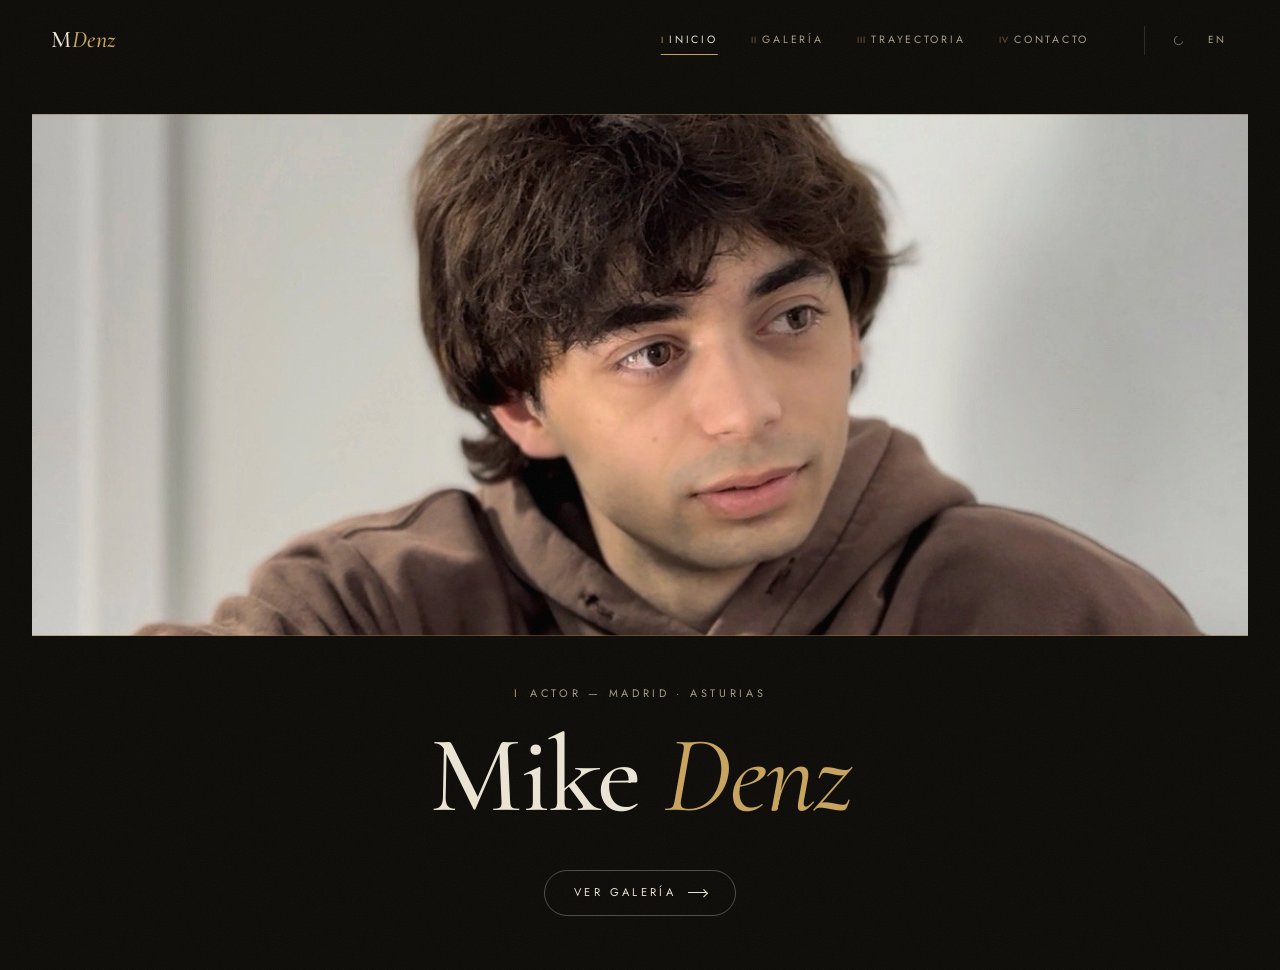
==== commit b0486cae: "CV en PDF desde la web, galería por grupos y ficha artística" ====
--- a/index.html
+++ b/index.html
@@ -3,7 +3,7 @@
 <head>
 <meta charset="UTF-8">
 <meta name="viewport" content="width=device-width, initial-scale=1.0">
-<title>Mike Denz — Actor</title>
+<title>Mike Denz</title>
 
 <meta name="description" content="Mike Denz, actor. También conocido como Miguel Denz o Denzmike. Madrid y Asturias. Videobook, galería y trayectoria.">
 <meta name="keywords" content="Mike Denz, Miguel Denz, Denzmike, Denz actor, actor Madrid, actor Asturias, actor español, videobook">
@@ -112,7 +112,7 @@
 <main id="salas">
 
   <!-- ============ SALA I · UMBRAL ============ -->
-  <section class="sala" id="home" data-route="home">
+  <section class="sala" id="home" data-route="home" hidden>
     <div class="hero">
       <figure class="hero-frame">
         <img src="img/portada.jpg" alt="Mike Denz">
@@ -137,11 +137,6 @@
           </div>
           <a class="ghost-link" href="#galeria" data-route="galeria" data-i18n="home.cta2">Galería</a>
         </div>
-
-        <blockquote class="hero-wilde" data-reveal style="--i:3">
-          <span data-i18n="home.quote">«La vida imita al arte mucho más de lo que el arte imita a la vida.»</span>
-          <span class="attr">— Oscar Wilde</span>
-        </blockquote>
       </div>
     </div>
   </section>
@@ -165,7 +160,6 @@
                  onerror="this.style.display='none'">
             <span class="play-ring" aria-hidden="true"></span>
           </button>
-          <div class="player-note" id="playerNote" data-i18n="vb.note">Añade tu ID de YouTube en js/app.js</div>
         </div>
       </div>
 
@@ -185,17 +179,28 @@
       <h1>
         <span class="mask-line" style="--i:1"><span><span data-i18n="gal.h1a">Gale</span><em data-i18n="gal.h1b">ría</em></span></span>
       </h1>
-      <p class="lead" data-reveal style="--i:2" data-i18n="gal.lead">Retratos y cuerpo entero.</p>
-    </div>
-
-    <!-- Las obras se montan desde js/app.js (edita ahí la lista de fotos) -->
-    <div class="expo" id="expo" aria-label="Galería fotográfica"></div>
+    </div>
+
+    <!-- Las fotos se montan desde js/app.js (edita ahí la lista GALLERY y sus grupos) -->
+    <div id="expoWrap" aria-label="Galería fotográfica">
+      <h2 class="expo-group" data-i18n="gal.g1">Book</h2>
+      <div class="expo" data-group="book"></div>
+      <h2 class="expo-group" data-i18n="gal.g2">Danza</h2>
+      <div class="expo" data-group="movimiento"></div>
+      <h2 class="expo-group expo-group--quiet" data-i18n="gal.g3">Editorial</h2>
+      <div class="expo" data-group="editorial"></div>
+    </div>
 
     <p class="expo-outro" data-reveal style="--i:3" data-i18n="gal.outro">Fin de la exposición.</p>
   </section>
 
   <!-- ============ SALA IV · TRAYECTORIA ============ -->
   <section class="sala" id="curriculum" data-route="curriculum" hidden>
+    <div class="cv-print-head">
+      <p class="pr-name">Mike <em>Denz</em></p>
+      <p class="pr-role" data-i18n="home.eyebrow">Actor — Madrid · Asturias</p>
+      <p class="pr-contact">mikedenz.actor@gmail.com · +34 653 051 130 · instagram.com/denzmike · denzmike.com</p>
+    </div>
     <div class="room-head">
       <p class="eyebrow" data-reveal style="--i:0">
         <span class="num">IV</span><span data-i18n="cv.eyebrow">La trayectoria</span>
@@ -207,50 +212,51 @@
 
     <div class="cv-grid">
       <aside class="cv-aside" data-reveal style="--i:2">
-        <p class="statement" data-i18n="cv.statement">Formación continua, escena y cámara. Interpretación en castellano e inglés.</p>
-
         <div class="cv-meta">
+          <div><span data-i18n="cv.m4">Edad aparente</span><strong data-i18n="cv.m4v">18 – 25 años</strong></div>
+          <div><span data-i18n="cv.m5">Altura</span><strong>168 cm</strong></div>
+          <div><span data-i18n="cv.m6">Ojos</span><strong data-i18n="cv.m6v">Marrones</strong></div>
+          <div><span data-i18n="cv.m7">Pelo</span><strong data-i18n="cv.m7v">Castaño</strong></div>
+          <div><span data-i18n="cv.m2">Idiomas</span><strong data-i18n="cv.m2v">Español · Inglés C1 · Francés B2</strong></div>
           <div><span data-i18n="cv.m1">Residencia</span><strong data-i18n="foot.place">Madrid — Asturias</strong></div>
-          <div><span data-i18n="cv.m2">Idiomas</span><strong data-i18n="cv.m2v">Español · Inglés C1 · Francés</strong></div>
-          <div><span data-i18n="cv.m3">Técnica</span><strong>Stanislavski · Adler · Chubbuck · Chéjov</strong></div>
-        </div>
-
-        <a class="btn-pdf" href="docs/CV_MikeDenz_2026.pdf" download>
+        </div>
+
+        <button type="button" class="btn-pdf" id="cvPrint">
           <span data-i18n="cv.pdf">Descargar CV</span>
           <span class="dl" aria-hidden="true">↓</span>
-        </a>
+        </button>
       </aside>
 
       <div class="cv-flow">
         <div class="cv-block" data-reveal style="--i:3">
-          <h2><span data-i18n="cv.b1">Audiovisual</span><span class="rule" style="--i:3"></span></h2>
-          <div class="cv-item">
-            <span class="work">El actor</span><span class="role">Miguel</span>
-            <span class="credit" data-i18n="cv.c1">Dir. Mike Denz — Independiente</span>
+          <h2><span data-i18n="cv.b2">Teatro</span><span class="rule" style="--i:3"></span></h2>
+          <div class="cv-item">
+            <span class="work">El desván</span><span class="role" data-i18n="cv.r3">Reparto principal</span>
+            <span class="credit" data-i18n="cv.c3">Dir. Patricia Caso, Mario Villar — Teatro Joven Avilés</span>
+          </div>
+          <div class="cv-item">
+            <span class="work">Glengarry Glen Ross (David Mamet)</span><span class="role" data-i18n="cv.r4">Secundario</span>
+            <span class="credit" data-i18n="cv.c4">Dir. Cristina Puertas — Factoría Cultural</span>
+          </div>
+          <div class="cv-item">
+            <span class="work">Homenaje Van Gogh</span><span class="role" data-i18n="cv.r4">Secundario</span>
+            <span class="credit" data-i18n="cv.c4">Dir. Cristina Puertas — Factoría Cultural</span>
+          </div>
+          <div class="cv-item">
+            <span class="work">El enfermo imaginario (Molière)</span><span class="role" data-i18n="cv.r6">Protagonista (Argán)</span>
+            <span class="credit" data-i18n="cv.c4">Dir. Cristina Puertas — Factoría Cultural</span>
+          </div>
+        </div>
+
+        <div class="cv-block" data-reveal style="--i:4">
+          <h2><span data-i18n="cv.b1">Audiovisual</span><span class="rule" style="--i:4"></span></h2>
+          <div class="cv-item">
+            <span class="work">El actor</span><span class="role" data-i18n="cv.r1">Protagonista</span>
+            <span class="credit" data-i18n="cv.c1">Dir. Mike Denz (Cortometraje independiente)</span>
           </div>
           <div class="cv-item">
             <span class="work">Anna</span><span class="role" data-i18n="cv.r2">Secundario</span>
             <span class="credit" data-i18n="cv.c2">Dir. Pablo García — CISLAN · Cortometraje</span>
-          </div>
-        </div>
-
-        <div class="cv-block" data-reveal style="--i:4">
-          <h2><span data-i18n="cv.b2">Teatro</span><span class="rule" style="--i:4"></span></h2>
-          <div class="cv-item">
-            <span class="work">El desván</span><span class="role" data-i18n="cv.r3">Reparto principal</span>
-            <span class="credit" data-i18n="cv.c3">Dir. Patricia Caso, Mario Villar — Teatro Joven Avilés</span>
-          </div>
-          <div class="cv-item">
-            <span class="work">Glengarry Glen Ross</span><span class="role" data-i18n="cv.r4">Secundario</span>
-            <span class="credit" data-i18n="cv.c4">Dir. Cristina Puertas — Factoría Cultural</span>
-          </div>
-          <div class="cv-item">
-            <span class="work">Homenaje Van Gogh</span><span class="role" data-i18n="cv.r4">Secundario</span>
-            <span class="credit" data-i18n="cv.c4">Dir. Cristina Puertas — Factoría Cultural</span>
-          </div>
-          <div class="cv-item">
-            <span class="work">El enfermo imaginario</span><span class="role">Argán</span>
-            <span class="credit" data-i18n="cv.c6">de Molière</span>
           </div>
         </div>
 
@@ -259,38 +265,48 @@
           <div class="cv-cols">
             <div class="cv-item">
               <span class="work">Javier Molina</span>
-              <span class="role" data-i18n="cv.f1">Interpretación · Actors Studio</span>
+              <span class="role" data-i18n="cv.f1">Entrenamiento actoral · Actors Studio</span>
+            </div>
+            <div class="cv-item">
+              <span class="work">Lidia Otón</span>
+              <span class="role" data-i18n="cv.f3">Técnica Chéjov</span>
+            </div>
+            <div class="cv-item">
+              <span class="work">Rodrigo Arribas</span>
+              <span class="role" data-i18n="cv.f7">Verso · Fundación Siglo de Oro</span>
             </div>
             <div class="cv-item">
               <span class="work">Bernard Hiller</span>
               <span class="role" data-i18n="cv.f2">Masterclass internacional</span>
             </div>
             <div class="cv-item">
-              <span class="work">Lidia Otón</span>
-              <span class="role" data-i18n="cv.f3">Técnica Chéjov</span>
+              <span class="work">Eliana Ghen</span>
+              <span class="role" data-i18n="cv.f6">Interpretación ante la cámara</span>
             </div>
             <div class="cv-item">
               <span class="work">Natalia Cooper</span>
               <span class="role" data-i18n="cv.f5">Interpretación e improvisación</span>
             </div>
             <div class="cv-item">
-              <span class="work">Eliana Ghen</span>
-              <span class="role" data-i18n="cv.f6">Interpretación ante la cámara</span>
-            </div>
-            <div class="cv-item">
               <span class="work">Cristina Puertas</span>
-              <span class="role" data-i18n="cv.f4">Teatro — Factoría Cultural</span>
+              <span class="role" data-i18n="cv.f4">Formación base de teatro · Factoría Cultural</span>
             </div>
           </div>
         </div>
 
         <div class="cv-block" data-reveal style="--i:6">
-          <h2><span data-i18n="cv.b4">Danza y habilidades</span><span class="rule" style="--i:6"></span></h2>
+          <h2><span data-i18n="cv.b4">Danza y Movimiento</span><span class="rule" style="--i:6"></span></h2>
           <ul class="skill-list">
-            <li><span data-i18n="cv.s1">Danza moderna</span><small data-i18n="cv.s1n">Docencia en escuelas</small></li>
-            <li data-i18n="cv.s2">Ballet clásico</li>
-            <li><span data-i18n="cv.s3">Equitación</span><small data-i18n="cv.sbn">Nociones básicas</small></li>
-            <li><span data-i18n="cv.s4">Escalada</span><small data-i18n="cv.sbn2">Nociones básicas</small></li>
+            <li><span data-i18n="cv.s1">Danza Contemporánea</span><small data-i18n="cv.s1n">Nivel avanzado y docencia</small></li>
+            <li><span data-i18n="cv.s2">Danza Urbana / Commercial</span><small data-i18n="cv.s2n">Nivel avanzado y docencia</small></li>
+            <li><span data-i18n="cv.s3">Ballet Clásico</span><small data-i18n="cv.s3n">Nivel intermedio</small></li>
+          </ul>
+        </div>
+
+        <div class="cv-block" data-reveal style="--i:7">
+          <h2><span data-i18n="cv.b5">Habilidades</span><span class="rule" style="--i:7"></span></h2>
+          <ul class="skill-list">
+            <li data-i18n="cv.s4">Escalada</li>
             <li><span data-i18n="cv.s5">Carnet de conducir</span><small>B</small></li>
           </ul>
         </div>
@@ -353,4 +369,4 @@
 
 <script src="js/app.js"></script>
 </body>
-</html>
+</html>
--- a/css/style.css
+++ b/css/style.css
@@ -793,6 +793,23 @@
   color:var(--ink-faint);
 }
 
+/* Subtítulos sutiles de la exposición (Book · Movimiento · Editorial) */
+.expo-group{
+  width:var(--w-wide);
+  margin:9vh auto 4.5vh;
+  display:flex; align-items:center; gap:1.4em;
+  font-family:var(--font-caps);
+  font-style:normal;
+  font-weight:400;
+  font-size:.62rem;
+  letter-spacing:.32em;
+  text-transform:uppercase;
+  color:var(--gold-deep);
+}
+.expo-group::after{ content:""; flex:1; height:1px; background:var(--line); }
+.expo-group:first-child{ margin-top:0; }
+.expo-group--quiet{ color:var(--ink-faint); }
+
 /* Lightbox: contemplación */
 .lightbox{
   position:fixed; inset:0; z-index:1500;
@@ -869,7 +886,7 @@
   max-width:16em;
 }
 .cv-meta{
-  margin-top:2.4rem;
+  margin-top:0;
   display:grid; gap:.85rem;
 }
 .cv-meta div{
@@ -1127,3 +1144,80 @@
   .rule, .obra .frame{ transform:none; clip-path:none; }
   .entry-veil{ display:none; }
 }
+
+/* ============================================================
+   CV PARA IMPRESIÓN / PDF  (botón "Descargar CV")
+   ============================================================ */
+.cv-print-head{ display:none; }
+
+@media print{
+  /* Margen de página a 0: así el navegador no imprime fecha, título ni URL.
+     Los márgenes reales se dan con el padding del body. */
+  @page{ size:A4; margin:0; }
+
+  /* Siempre en papel claro, sea cual sea el tema activo */
+  html[data-theme="dark"], html[data-theme="light"]{
+    --bg:#fff; --bg-raised:#fff;
+    --ink:#181510; --ink-soft:#4a443a; --ink-faint:#6b6455;
+    --gold:#8a6a26; --gold-bright:#8a6a26; --gold-deep:#8a6a26;
+    --line:rgba(24,21,16,.22); --line-strong:rgba(24,21,16,.4);
+    background:#fff; color-scheme:light;
+    -webkit-print-color-adjust:exact; print-color-adjust:exact;
+  }
+
+  body.print-cv{
+    background:#fff; font-size:10pt; line-height:1.35;
+    min-height:0; transition:none;
+    padding:12mm 15mm;
+  }
+
+  /* Fuera todo lo que no es el CV */
+  body.print-cv > .grain,
+  body.print-cv > .entry-veil,
+  body.print-cv > .filament,
+  body.print-cv > .site-head,
+  body.print-cv > .nav-veil,
+  body.print-cv > .lightbox,
+  body.print-cv > a.eyebrow,
+  body.print-cv .sala:not(#curriculum),
+  body.print-cv #curriculum .room-head,
+  body.print-cv .btn-pdf{ display:none !important; }
+
+  body.print-cv #curriculum{ padding:0; min-height:0; will-change:auto; }
+  body.print-cv #curriculum *{ transition:none !important; animation:none !important; }
+  body.print-cv #curriculum [data-reveal]{ opacity:1 !important; transform:none !important; }
+  body.print-cv #curriculum .rule{ transform:none !important; }
+
+  /* Cabecera del PDF */
+  body.print-cv .cv-print-head{
+    display:block; margin-bottom:4mm; padding-bottom:3mm;
+    border-bottom:1px solid var(--line-strong);
+  }
+  .cv-print-head .pr-name{ font-size:26pt; font-weight:500; line-height:1; letter-spacing:-.01em; }
+  .cv-print-head .pr-name em{ color:var(--gold); font-weight:400; }
+  .cv-print-head .pr-role{
+    margin-top:2mm; font-family:var(--font-caps); font-size:7.5pt;
+    letter-spacing:.28em; text-transform:uppercase; color:var(--ink-soft);
+  }
+  .cv-print-head .pr-contact{ margin-top:1.5mm; font-size:9.5pt; color:var(--ink-soft); }
+
+  /* Maquetación compacta de una sola columna */
+  body.print-cv .cv-grid{ display:block; width:100%; }
+  body.print-cv .cv-aside{ position:static; margin-bottom:4mm; }
+  body.print-cv .cv-aside .statement{ max-width:none; font-size:11pt; }
+  body.print-cv .cv-meta{ margin-top:3mm; grid-template-columns:repeat(3,1fr); gap:0 6mm; }
+  body.print-cv .cv-meta div{ flex-direction:column; justify-content:flex-start; gap:.5mm; padding-bottom:1.2mm; font-size:9.5pt; }
+  body.print-cv .cv-meta strong{ text-align:left; }
+
+  body.print-cv .cv-flow{ display:grid; grid-template-columns:1fr 1fr; gap:3.5mm 8mm; }
+  body.print-cv .cv-flow > .cv-block{ grid-column:1 / -1; }
+  body.print-cv .cv-flow > .cv-block:nth-last-child(-n+2){ grid-column:auto; }
+  body.print-cv .cv-block h2{ margin-bottom:1.5mm; break-after:avoid; }
+  body.print-cv .cv-item{ padding:1mm 0; break-inside:avoid; }
+  body.print-cv .cv-item .work{ font-size:11.5pt; }
+  body.print-cv .cv-item .role{ font-size:9.5pt; }
+  body.print-cv .cv-item .credit{ font-size:6.5pt; }
+  body.print-cv .cv-cols{ grid-template-columns:1fr 1fr; gap:0 8mm; }
+  body.print-cv .skill-list{ columns:1; }
+  body.print-cv .skill-list li{ padding:1mm 0; font-size:10.5pt; }
+}
